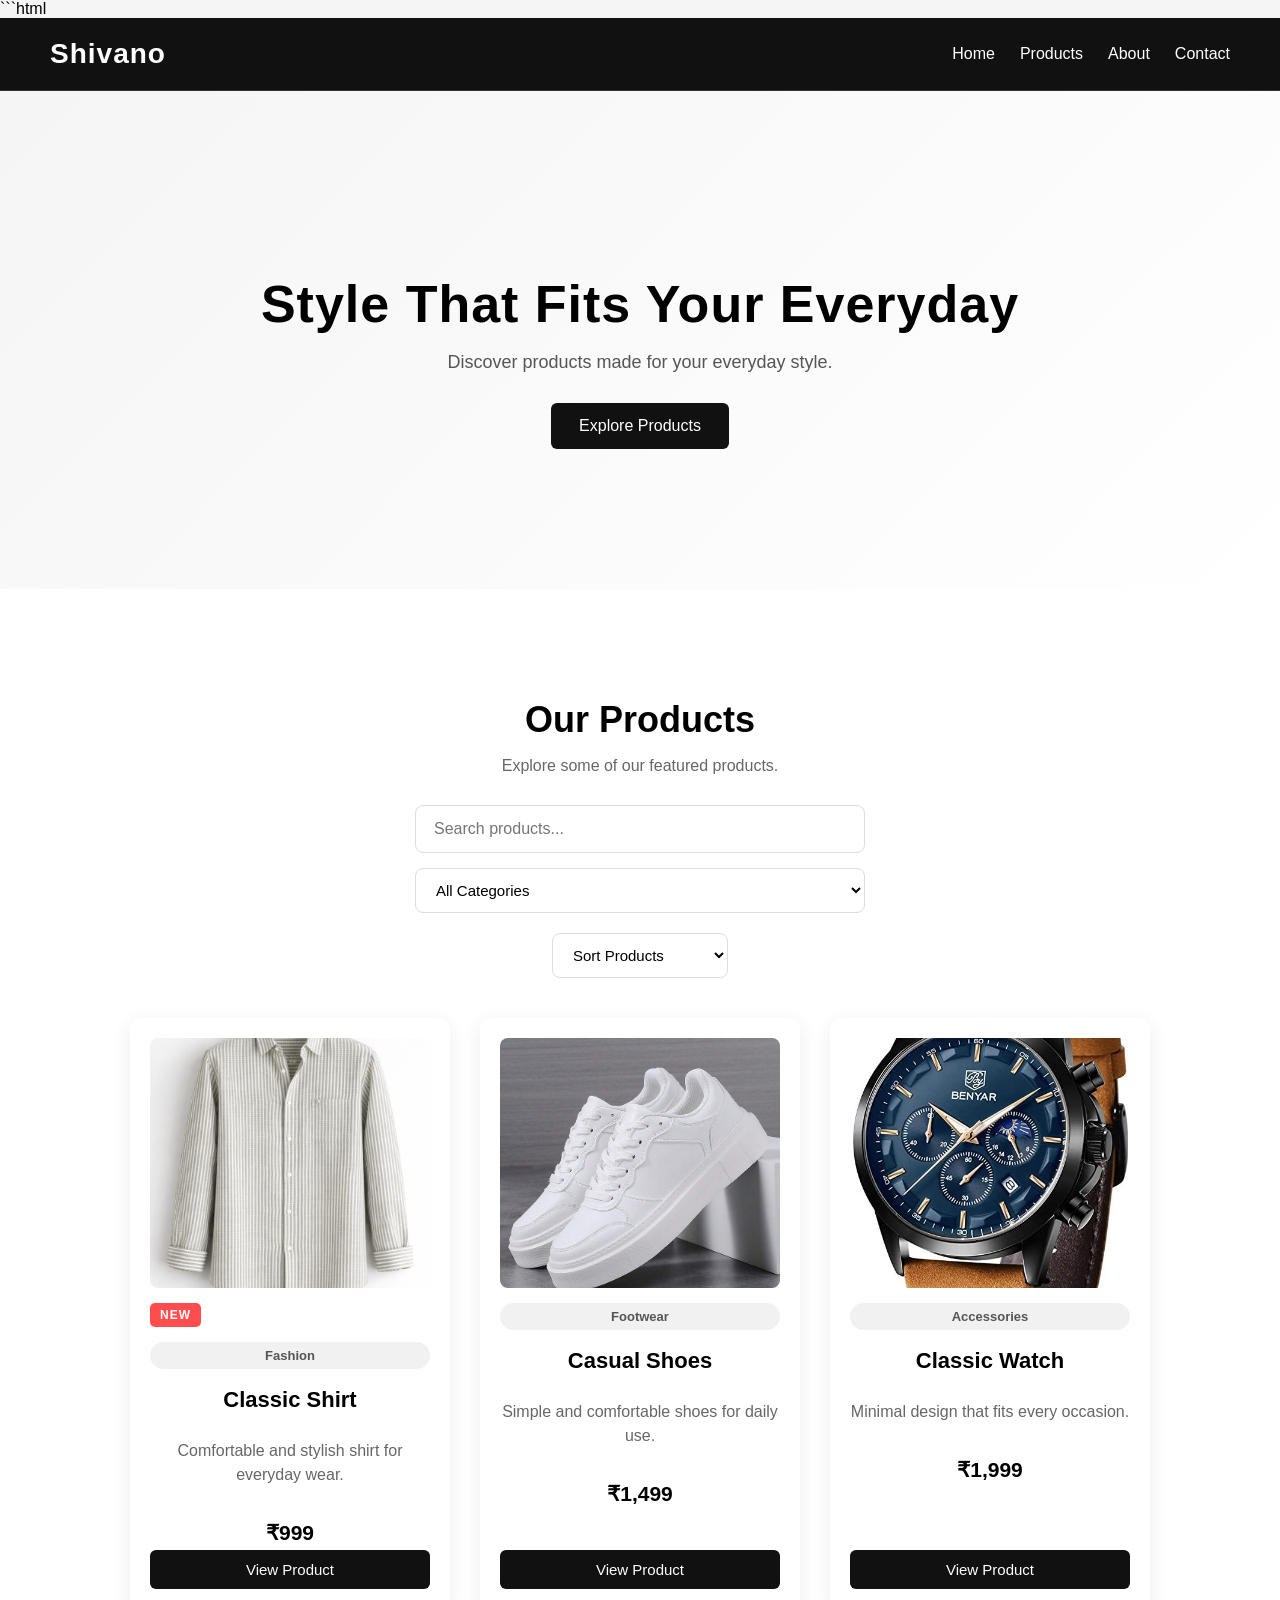
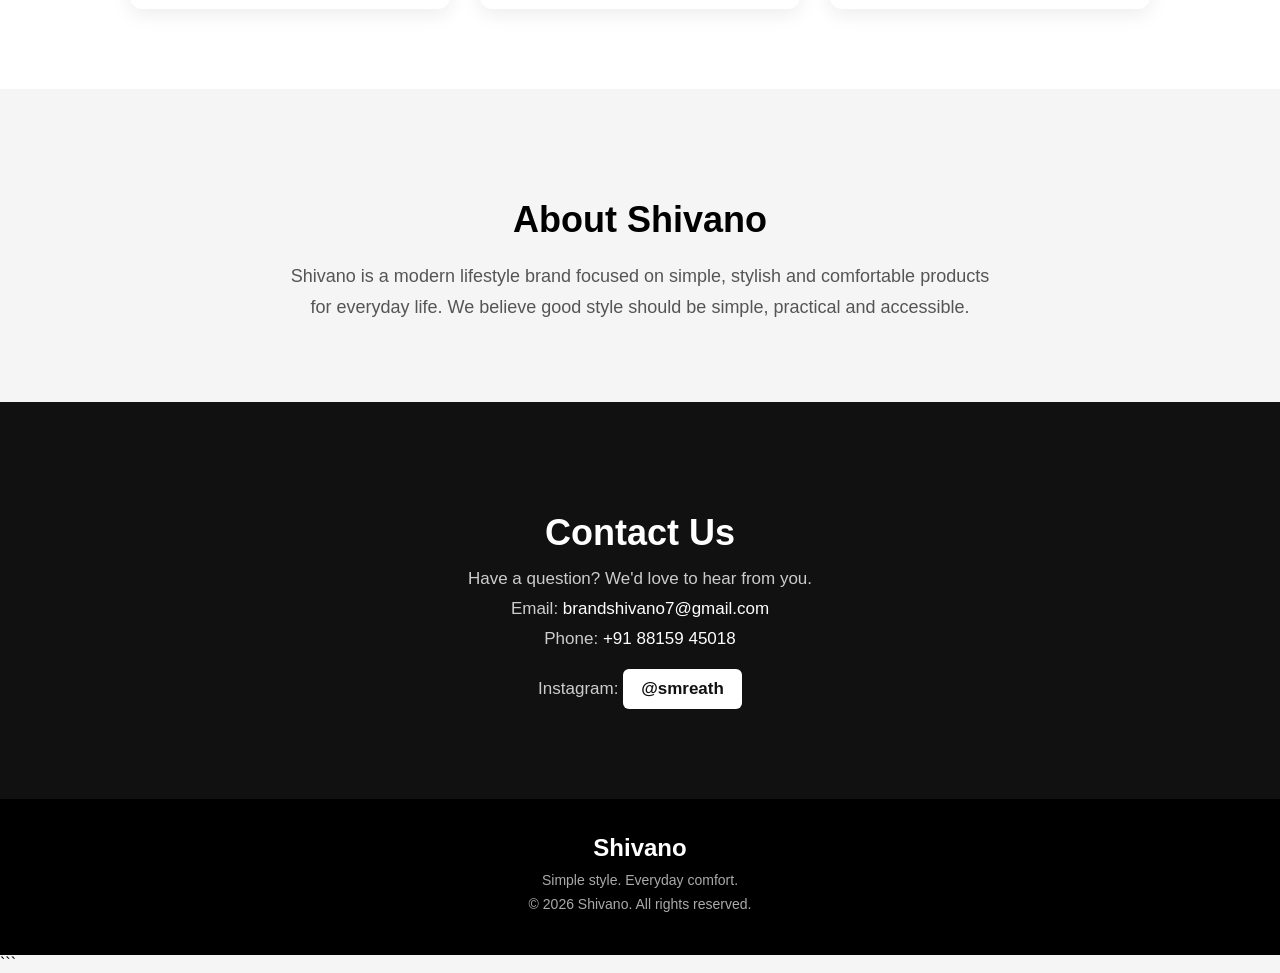
==== index.html @ 1bf9cc87 "Added Shivano website" ====
```html
<!DOCTYPE html>
<html lang="en">

<head>
    <meta charset="UTF-8">
    <meta name="viewport" content="width=device-width, initial-scale=1.0">

    <title>Shivano royale</title>

    <link rel="stylesheet" href="style.css">
</head>

<body>

    <!-- Navbar -->
    <nav>

        <a href="#" class="logo">
            Shivano
        </a>

        <button class="menu-btn" id="menuBtn">
            ☰
        </button>

        <div class="nav-links" id="navLinks">

            <a href="#">
                Home
            </a>

            <a href="#products">
                Products
            </a>

            <a href="#about">
                About
            </a>

            <a href="#contact">
                Contact
            </a>

        </div>

    </nav>


    <!-- Hero Section -->
    <section class="hero">

        <h1>
            Style That Fits Your Everyday
        </h1>

        <p>
            Discover products made for your everyday style.
        </p>

        <a href="#products" class="hero-btn">
            Explore Products
        </a>

    </section>
    <!-- Products Section -->
    <section class="products" id="products">

        <h2>
            Our Products
        </h2>

        <p class="products-intro">
            Explore some of our featured products.
        </p>


        <!-- Search -->
        <input
            type="text"
            id="productSearch"
            placeholder="Search products..."
        >


        <!-- Category Filter -->
        <select id="categoryFilter">

            <option value="all">
                All Categories
            </option>

            <option value="Fashion">
                Fashion
            </option>

            <option value="Footwear">
                Footwear
            </option>

            <option value="Accessories">
                Accessories
            </option>

            <option value="Bottoms">
                Bottoms
        </select>


        <!-- Sort -->
        <select id="sortProducts">

            <option value="default">
                Sort Products
            </option>

            <option value="low">
                Price: Low to High
            </option>

            <option value="high">
                Price: High to Low
            </option>

        </select>


        <!-- No Results Message -->
        <p id="noResults">
            No products found.
        </p>


        <!-- Product Cards -->
        <div class="product-container">


            <!-- Shirt -->
            <div class="product-card">

                <img
                    src="./images/shirt.jpg"
                    alt="Classic Shirt"
                >

                <span class="new-badge">
                    NEW
                </span>

                <span class="product-category">
                    Fashion
                </span>

                <h3>
                    Classic Shirt
                </h3>

                <p>
                    Comfortable and stylish shirt for everyday wear.
                </p>

                <h4>
                    ₹999
                </h4>

                <a
                    href="shirt.html"
                    class="product-btn"
                >
                    View Product
                </a>

            </div>


            <!-- Shoes -->
            <div class="product-card">

                <img
                    src="./images/shoe.jpg"
                    alt="Casual Shoes"
                >

                <span class="product-category">
                    Footwear
                </span>

                <h3>
                    Casual Shoes
                </h3>

                <p>
                    Simple and comfortable shoes for daily use.
                </p>

                <h4>
                    ₹1,499
                </h4>

                <a
                    href="shoes.html"
                    class="product-btn"
                >
                    View Product
                </a>

            </div>


            <!-- Watch -->
            <div class="product-card">

                <img
                    src="./images/watch.jpg"
                    alt="Classic Watch"
                >

                <span class="product-category">
                    Accessories
                </span>

                <h3>
                    Classic Watch
                </h3>

                <p>
                    Minimal design that fits every occasion.
                </p>

                <h4>
                    ₹1,999
                </h4>

                <a
                    href="watch.html"
                    class="product-btn"
                >
                    View Product
                </a>

            </div>

    </section>

    <!-- About Section -->
    <section class="about" id="about">

        <h2>
            About Shivano
        </h2>

        <p>
            Shivano is a modern lifestyle brand focused on simple,
            stylish and comfortable products for everyday life.
            We believe good style should be simple, practical and accessible.
        </p>
       

    </section>


    <!-- Contact Section -->
    <section class="contact" id="contact">

        <h2>
            Contact Us
        </h2>

        <p>
            Have a question? We'd love to hear from you.
        </p>

        <p>
            Email:
            <a href="mailto:brandshivano7@gmail.com">
                brandshivano7@gmail.com
            </a>
        </p>

        <p>
            Phone:
            <a href="tel:+918815945018">
                +91 88159 45018
            </a>
        </p>

        <p>
            Instagram:
            <a
                href="https://instagram.com/smreath"
                target="_blank"
                class="social-link"
            >
                @smreath
            </a>
        </p>

    </section>


    <!-- Footer -->
    <footer>

        <h3>
            Shivano
        </h3>

        <p>
            Simple style. Everyday comfort.
        </p>

        <p>
            © 2026 Shivano. All rights reserved.
        </p>

    </footer>


    <!-- Scroll To Top Button -->
    <button
        id="topButton"
        title="Go to top"
    >
        ↑
    </button>


    <!-- JavaScript -->
    <script src="script.js"></script>

</body>

</html>
```
---- style.css ----
/* =========================
   BASIC
========================= */

html {
    scroll-behavior: smooth;
}

body {
    margin: 0;
    font-family: Arial, sans-serif;
    background-color: #f5f5f5;
}


/* =========================
   NAVBAR
========================= */

nav {
    display: flex;
    justify-content: space-between;
    align-items: center;
    padding: 20px 50px;
    background-color: #111;
    color: white;
    border-bottom: 1px solid #333;
    position: sticky;
    top: 0;
    z-index: 1000;
}

.logo {
    text-decoration: none;
    color: white;
    font-size: 28px;
    font-weight: bold;
    letter-spacing: 1px;
}

.logo:hover {
    color: #ff4d4d;
}

nav div {
    display: flex;
    align-items: center;
    gap: 25px;
}

nav a {
    text-decoration: none;
    color: white;
    font-size: 16px;
    transition: 0.3s ease;
}

nav a:hover {
    color: #ff4d4d;
}


/* =========================
   HERO
========================= */

.hero {
    text-align: center;
    padding: 140px 20px;
    background: linear-gradient(135deg, #f5f5f5, #ffffff);
}

.hero h1 {
    font-size: 52px;
    margin-bottom: 15px;
    letter-spacing: 1px;
}

.hero p {
    font-size: 18px;
    color: #555;
    margin-bottom: 30px;
}

.hero-btn {
    display: inline-block;
    text-decoration: none;
    background-color: #111;
    color: white;
    padding: 14px 28px;
    border-radius: 6px;
    transition: 0.3s ease;
}

.hero-btn:hover {
    background-color: #ff4d4d;
    transform: translateY(-2px);
}


/* =========================
   PRODUCTS SECTION
========================= */

.products {
    padding: 80px 50px;
    text-align: center;
    background-color: white;
}

.products h2 {
    font-size: 36px;
    margin-bottom: 10px;
}

.products-intro {
    color: #666;
    margin-bottom: 30px;
}


/* =========================
   SEARCH
========================= */

#productSearch {
    width: 100%;
    max-width: 450px;
    padding: 14px 18px;
    margin-bottom: 15px;
    border: 1px solid #ddd;
    border-radius: 8px;
    font-size: 16px;
    outline: none;
    box-sizing: border-box;
    transition: 0.3s ease;
}

#productSearch:focus {
    border-color: #111;
    box-shadow: 0 0 0 3px rgba(0, 0, 0, 0.08);
}


/* =========================
   CATEGORY FILTER
========================= */

#categoryFilter {
    display: block;
    width: 100%;
    max-width: 450px;
    margin: 0 auto 20px;
    padding: 12px 16px;
    border: 1px solid #ddd;
    border-radius: 8px;
    background-color: white;
    font-size: 15px;
    cursor: pointer;
    box-sizing: border-box;
}


/* =========================
   SORT
========================= */

#sortProducts {
    display: block;
    margin: 0 auto 40px;
    padding: 12px 16px;
    border: 1px solid #ddd;
    border-radius: 8px;
    background-color: white;
    font-size: 15px;
    cursor: pointer;
}


/* =========================
   NO RESULTS
========================= */

#noResults {
    display: none;
    color: #666;
    font-size: 17px;
    margin-bottom: 30px;
}


/* =========================
   PRODUCT CONTAINER
========================= */

.product-container {
    display: flex;
    justify-content: center;
    gap: 30px;
    flex-wrap: wrap;
}


/* =========================
   PRODUCT CARD
========================= */

.product-card {
    width: 280px;
    background-color: #fff;
    padding: 20px;
    border-radius: 12px;
    box-shadow: 0 5px 20px rgba(0, 0, 0, 0.08);
    transition: transform 0.3s ease, box-shadow 0.3s ease;
    animation: cardAppear 0.7s ease forwards;

    display: flex;
    flex-direction: column;
}

.product-card:hover {
    transform: translateY(-10px);
    box-shadow: 0 15px 35px rgba(0, 0, 0, 0.15);
}

.product-card img {
    width: 100%;
    height: 250px;
    object-fit: cover;
    border-radius: 8px;
    transition: transform 0.4s ease;
}

.product-card:hover img {
    transform: scale(1.05);
}

.product-card h3 {
    font-size: 22px;
    margin: 18px 0 10px;
}

.product-card p {
    color: #666;
    line-height: 1.5;
}

.product-card h4 {
    font-size: 21px;
    margin-top: 18px;
    margin-bottom: 5px;
}


/* =========================
   PRODUCT CATEGORY BADGE
========================= */

.product-category {
    display: inline-block;
    margin-top: 15px;
    padding: 6px 12px;
    background-color: #f1f1f1;
    color: #555;
    border-radius: 20px;
    font-size: 13px;
    font-weight: bold;
}


/* =========================
   PRODUCT CARD ANIMATION
========================= */

@keyframes cardAppear {

    from {
        opacity: 0;
        transform: translateY(20px);
    }

    to {
        opacity: 1;
        transform: translateY(0);
    }

}

.product-card:nth-child(1) {
    animation-delay: 0.1s;
}

.product-card:nth-child(2) {
    animation-delay: 0.2s;
}

.product-card:nth-child(3) {
    animation-delay: 0.3s;
}


/* =========================
   PRODUCT BUTTON
========================= */

.product-btn {
    display: inline-block;
    margin-top: auto;
    padding: 11px 22px;
    background-color: #111;
    color: white;
    text-decoration: none;
    border-radius: 6px;
    font-size: 15px;
    transition: 0.3s ease;
    text-align: center;
}

.product-btn:hover {
    background-color: #ff4d4d;
    transform: translateY(-2px);
}


/* =========================
   PRODUCT DETAILS PAGE
========================= */

.product-details {
    max-width: 1000px;
    margin: 80px auto;
    padding: 40px;
    display: flex;
    align-items: center;
    gap: 60px;
    background-color: white;
    border-radius: 15px;
    box-shadow: 0 10px 30px rgba(0, 0, 0, 0.08);
}

.product-details img {
    width: 450px;
    height: 500px;
    object-fit: cover;
    border-radius: 12px;
}

.product-details h1 {
    font-size: 40px;
    margin-bottom: 15px;
}

.product-details h2 {
    font-size: 28px;
    margin-bottom: 20px;
}

.product-details p {
    color: #666;
    line-height: 1.7;
    font-size: 17px;
    margin-bottom: 30px;
}


/* =========================
   BUY BUTTON
========================= */

.buy-btn {
    display: inline-block;
    margin-top: 10px;
    margin-right: 10px;
    padding: 12px 28px;
    background-color: #111;
    color: white;
    text-decoration: none;
    border-radius: 6px;
    font-size: 15px;
    transition: 0.3s ease;
}

.buy-btn:hover {
    background-color: #ff4d4d;
    transform: translateY(-2px);
}


/* =========================
   BACK BUTTON
========================= */

.back-btn {
    display: inline-block;
    margin-top: 10px;
    padding: 12px 24px;
    background-color: #111;
    color: white;
    text-decoration: none;
    border-radius: 6px;
    font-size: 15px;
    transition: 0.3s ease;
}

.back-btn:hover {
    background-color: #ff4d4d;
    transform: translateY(-2px);
}


/* =========================
   ABOUT
========================= */

.about {
    padding: 80px 50px;
    text-align: center;
    background-color: #f5f5f5;
}

.about h2 {
    font-size: 36px;
    margin-bottom: 20px;
}

.about p {
    max-width: 700px;
    margin: auto;
    color: #555;
    line-height: 1.7;
    font-size: 18px;
}


/* =========================
   CONTACT
========================= */

.contact {
    padding: 80px 50px;
    text-align: center;
    background-color: #111;
    color: white;
}

.contact h2 {
    font-size: 36px;
    margin-bottom: 15px;
}

.contact p {
    color: #ccc;
    font-size: 17px;
    margin: 10px 0;
}

.contact a {
    display: inline-block;
    color: white;
    text-decoration: none;
    transition: 0.3s ease;
}

.contact a:hover {
    color: #ff4d4d;
    transform: translateY(-2px);
}


/* =========================
   SOCIAL LINK
========================= */

.contact .social-link {
    display: inline-block;
    margin-top: 10px;
    padding: 10px 18px;
    background-color: white;
    color: #111;
    border-radius: 6px;
    font-weight: bold;
    transition: 0.3s ease;
}

.contact .social-link:hover {
    background-color: #ff4d4d;
    color: white;
    transform: translateY(-2px);
}


/* =========================
   FOOTER
========================= */

footer {
    padding: 35px 20px;
    text-align: center;
    background-color: #000;
    color: white;
}

footer h3 {
    font-size: 24px;
    margin: 0 0 10px;
}

footer p {
    color: #aaa;
    margin: 8px 0;
    font-size: 14px;
}


/* =========================
   SCROLL TO TOP
========================= */

#topButton {
    position: fixed;
    bottom: 25px;
    right: 25px;
    width: 45px;
    height: 45px;
    border: none;
    border-radius: 50%;
    background-color: #111;
    color: white;
    font-size: 22px;
    cursor: pointer;
    display: none;
    z-index: 999;
    transition: 0.3s ease;
}

#topButton:hover {
    background-color: #ff4d4d;
    transform: translateY(-3px);
}


/* =========================
   MOBILE
========================= */

@media (max-width: 768px) {

    nav {
        flex-direction: column;
        padding: 20px;
        gap: 15px;
    }

    nav div {
        gap: 15px;
        flex-wrap: wrap;
        justify-content: center;
    }

    nav .logo {
        font-size: 24px;
    }

    nav div a {
        font-size: 14px;
    }

    .hero {
        padding: 80px 20px;
    }

    .hero h1 {
        font-size: 38px;
    }

    .hero p {
        font-size: 16px;
    }

    .products {
        padding: 60px 20px;
    }

    .products h2,
    .about h2,
    .contact h2 {
        font-size: 30px;
    }

    #productSearch {
        max-width: 100%;
    }

    #categoryFilter,
    #sortProducts {
        width: 100%;
        max-width: 450px;
    }

    .product-card {
        width: 100%;
        max-width: 320px;
        box-sizing: border-box;
    }

    .product-card img {
        height: 230px;
    }

    .about,
    .contact {
        padding: 60px 20px;
    }

    .product-details {
        margin: 30px 15px;
        padding: 20px;
        flex-direction: column;
        gap: 30px;
    }

    .product-details img {
        width: 100%;
        height: auto;
        max-height: 400px;
    }

    .product-details h1 {
        font-size: 28px;
    }

    .product-details h2 {
        font-size: 24px;
    }

    .product-details p {
        font-size: 16px;
    }

    .buy-btn,
    .back-btn {
        width: 100%;
        box-sizing: border-box;
        text-align: center;
        margin-right: 0;
    }

    .contact .social-link {
        margin-top: 5px;
    }

}
/* =========================
   NEW BADGE
========================= */

.new-badge {
    display: inline-block;
    align-self: flex-start;
    margin-top: 15px;
    padding: 5px 10px;
    background-color: #ff4d4d;
    color: white;
    border-radius: 5px;
    font-size: 12px;
    font-weight: bold;
    letter-spacing: 1px;
}
/* =========================
   MOBILE MENU BUTTON
========================= */

.menu-btn {
    display: none;
    background: none;
    border: none;
    color: white;
    font-size: 28px;
    cursor: pointer;
}


/* =========================
   MOBILE NAVBAR
========================= */

@media (max-width: 768px) {

    nav {
        position: sticky;
    }

    .menu-btn {
        display: block;
    }

    .nav-links {
        display: none;
        width: 100%;
        flex-direction: column;
        gap: 15px;
        text-align: center;
    }

    .nav-links.active {
        display: flex;
    }

}
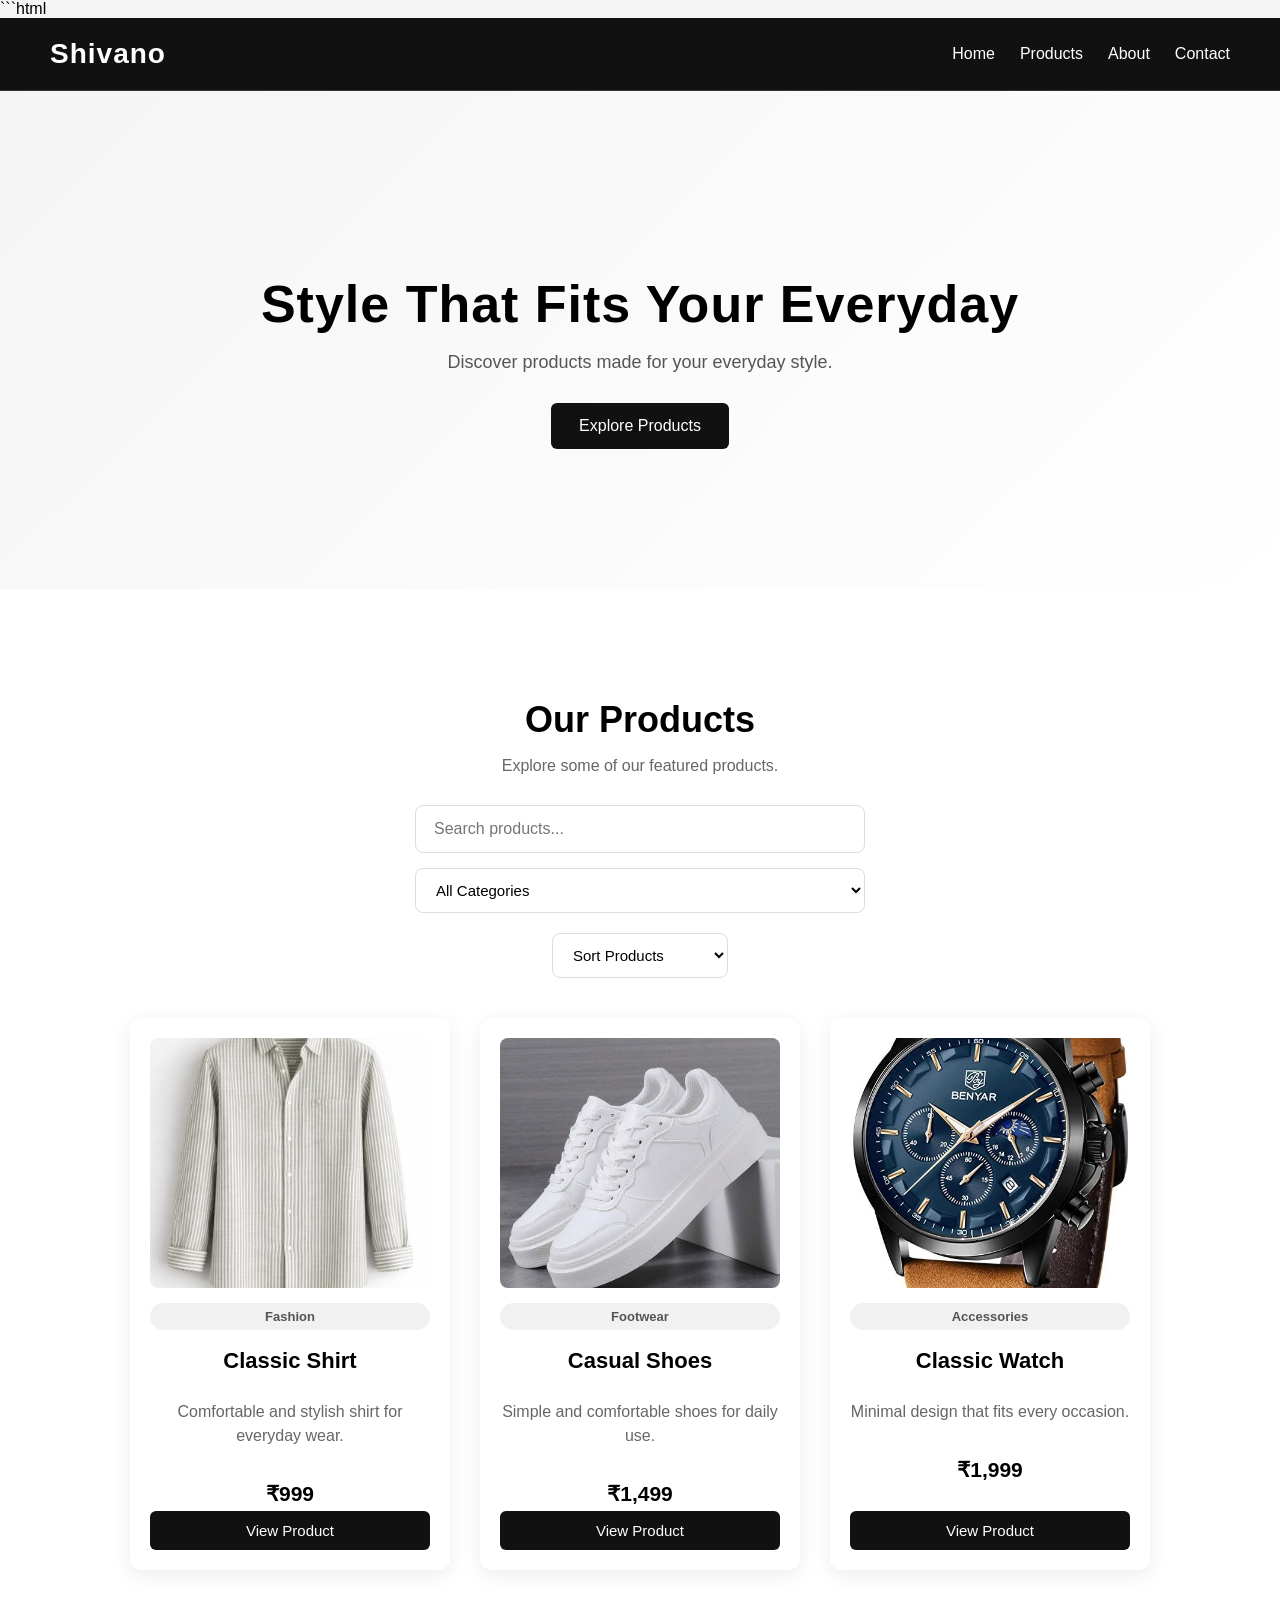
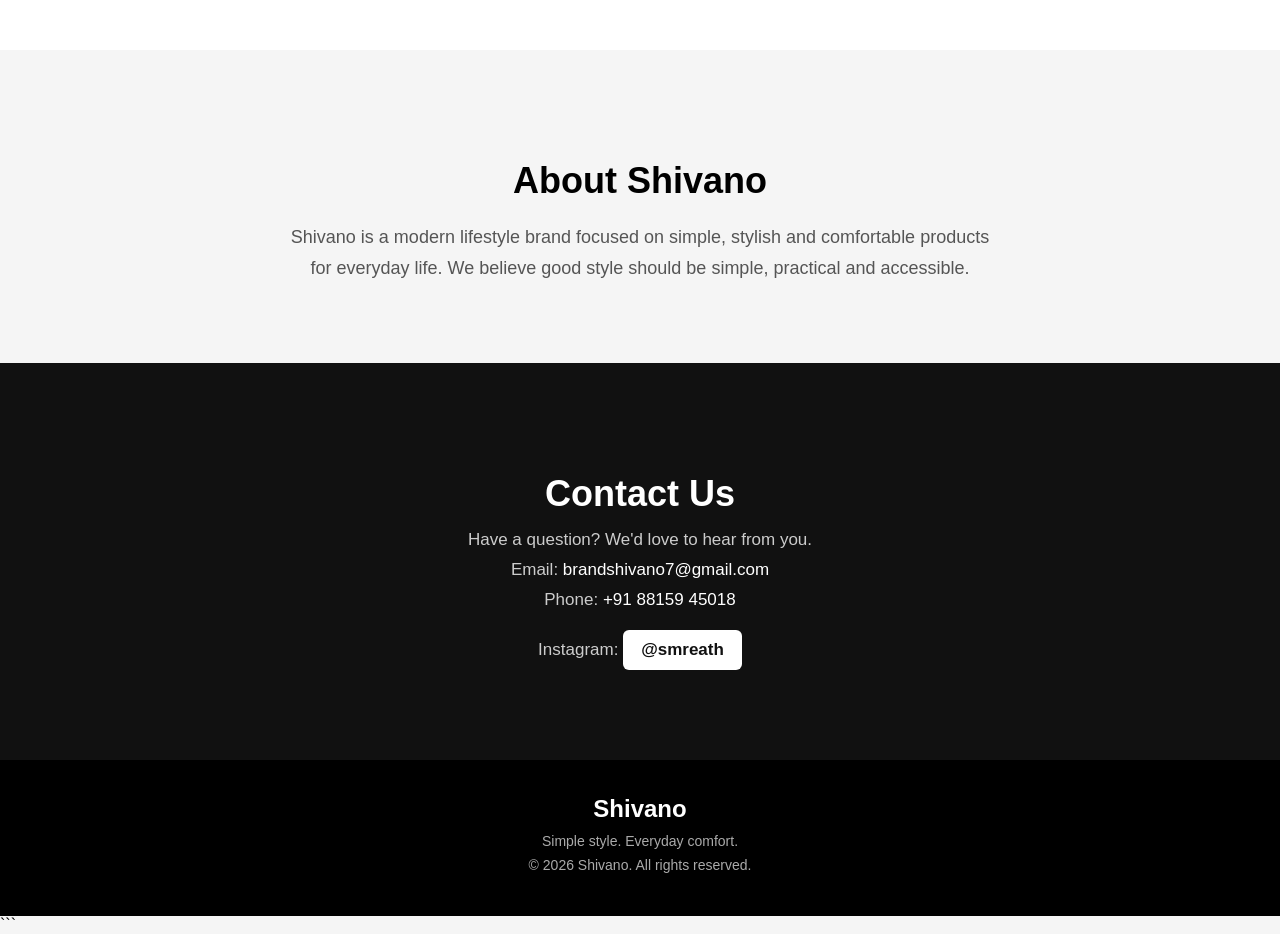
==== commit b5a9411c: "updated shivano website" ====
--- a/index.html
+++ b/index.html
@@ -63,6 +63,8 @@
         </a>
 
     </section>
+
+
     <!-- Products Section -->
     <section class="products" id="products">
 
@@ -104,6 +106,8 @@
 
             <option value="Bottoms">
                 Bottoms
+            </option>
+
         </select>
 
 
@@ -143,10 +147,6 @@
                     alt="Classic Shirt"
                 >
 
-                <span class="new-badge">
-                    NEW
-                </span>
-
                 <span class="product-category">
                     Fashion
                 </span>
@@ -240,7 +240,11 @@
 
             </div>
 
+
+        </div>
+
     </section>
+
 
     <!-- About Section -->
     <section class="about" id="about">
@@ -254,7 +258,6 @@
             stylish and comfortable products for everyday life.
             We believe good style should be simple, practical and accessible.
         </p>
-       
 
     </section>
 
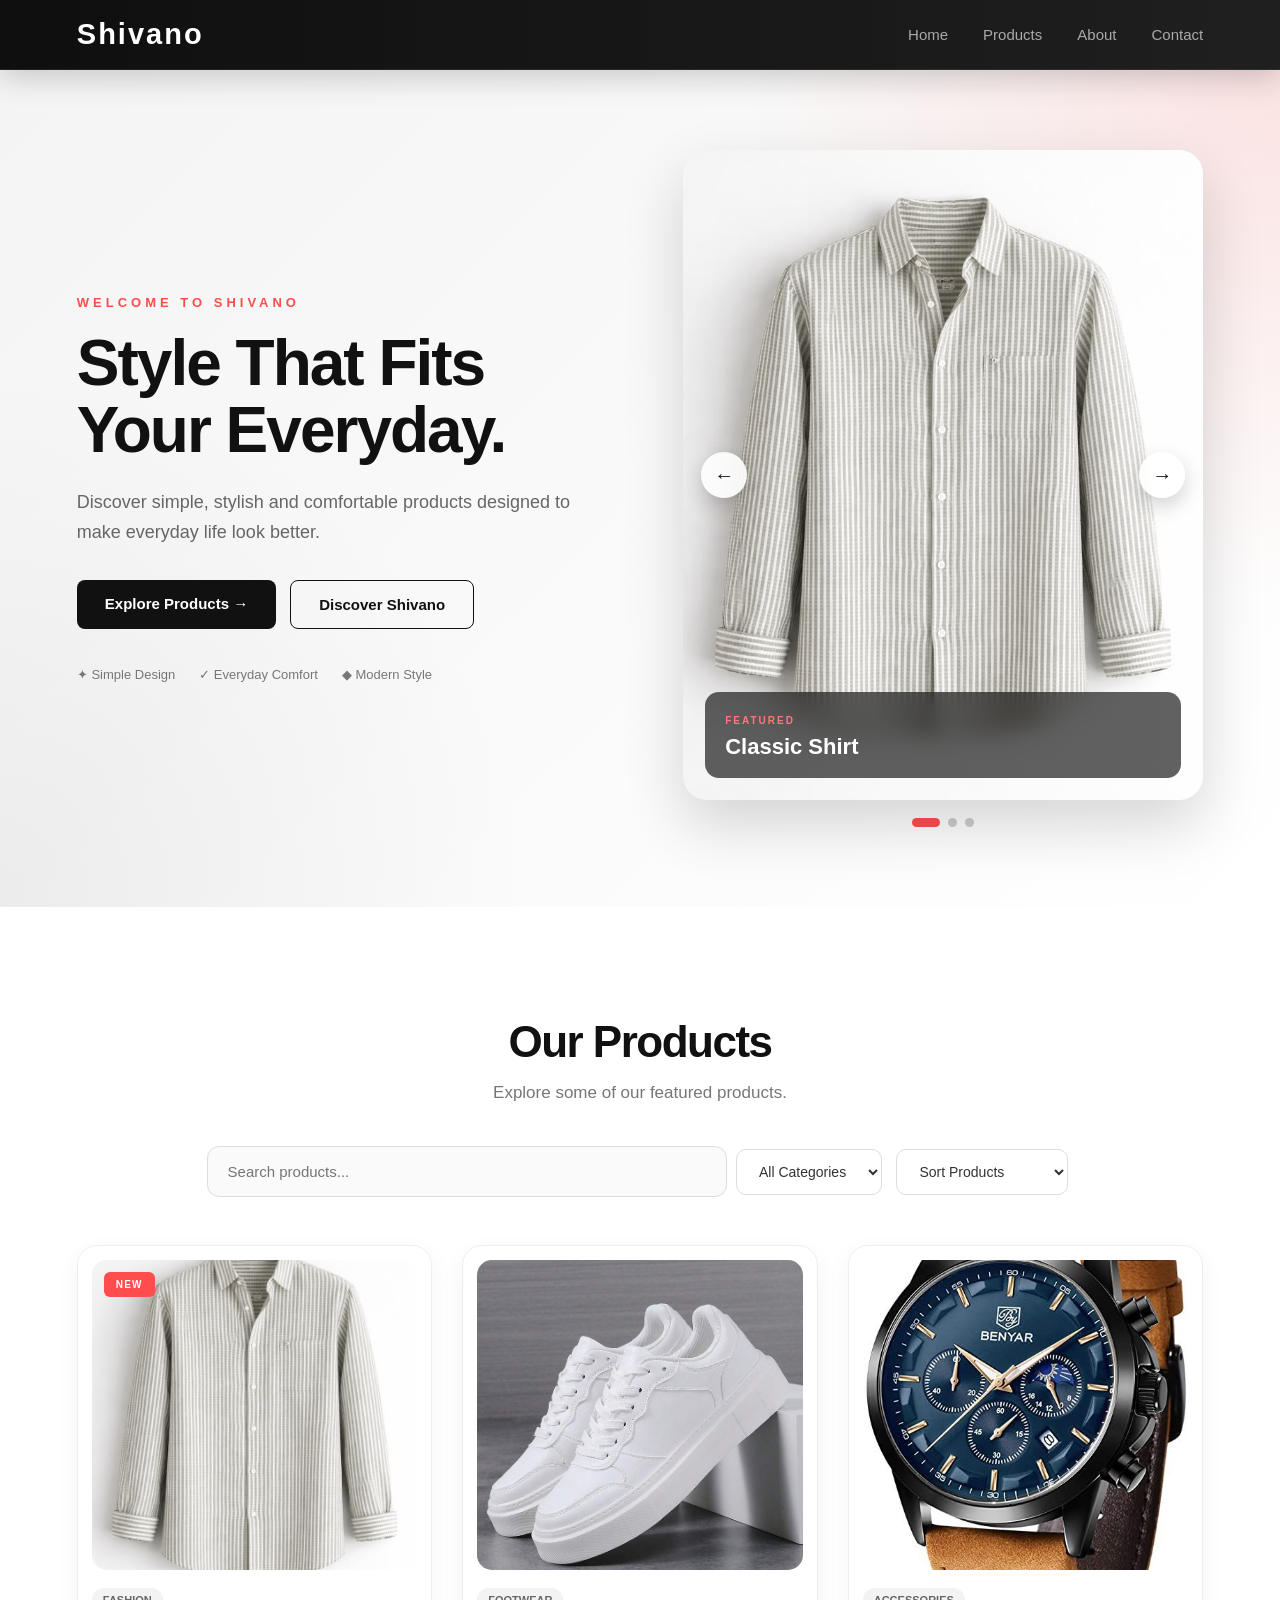
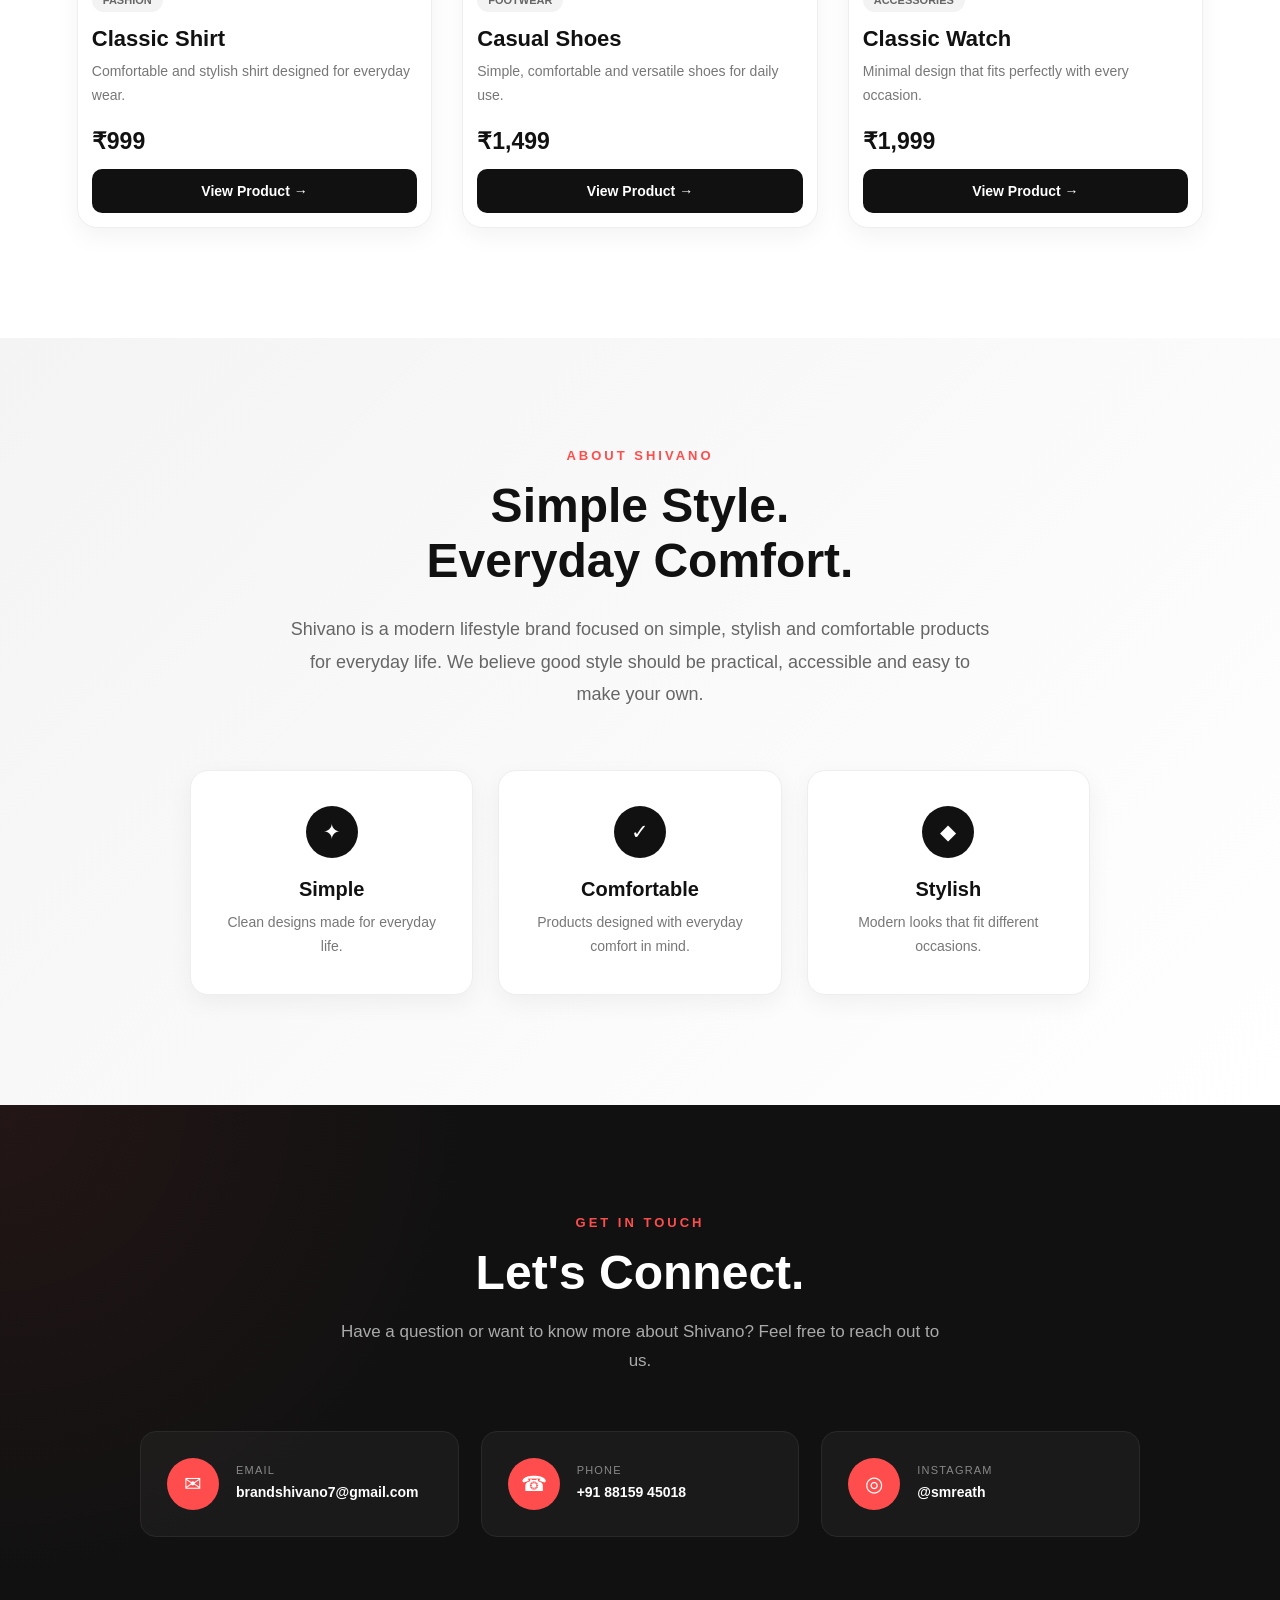
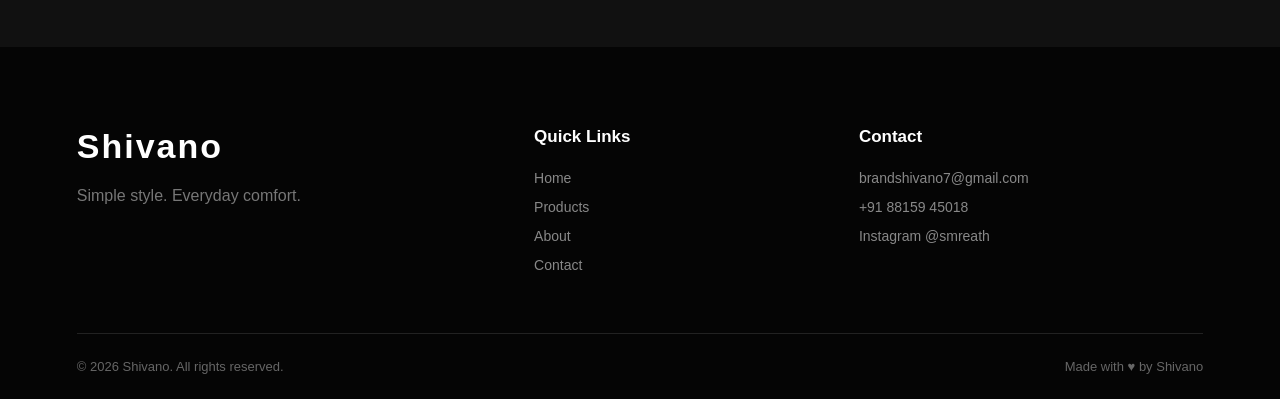
==== commit a9306b3b: "update website" ====
--- a/index.html
+++ b/index.html
@@ -1,30 +1,54 @@
-```html
 <!DOCTYPE html>
 <html lang="en">
 
 <head>
+
     <meta charset="UTF-8">
-    <meta name="viewport" content="width=device-width, initial-scale=1.0">
-
-    <title>Shivano royale</title>
-
-    <link rel="stylesheet" href="style.css">
+
+    <meta
+        name="viewport"
+        content="width=device-width, initial-scale=1.0"
+    >
+
+    <title>Shivano Royale</title>
+
+    <link
+        rel="stylesheet"
+        href="style.css"
+    >
+
 </head>
 
+
 <body>
 
-    <!-- Navbar -->
+
+    <!-- =========================
+         NAVBAR
+    ========================= -->
+
     <nav>
 
-        <a href="#" class="logo">
+        <a
+            href="#"
+            class="logo"
+        >
             Shivano
         </a>
 
-        <button class="menu-btn" id="menuBtn">
+
+        <button
+            class="menu-btn"
+            id="menuBtn"
+        >
             ☰
         </button>
 
-        <div class="nav-links" id="navLinks">
+
+        <div
+            class="nav-links"
+            id="navLinks"
+        >
 
             <a href="#">
                 Home
@@ -47,37 +71,245 @@
     </nav>
 
 
-    <!-- Hero Section -->
+
+    <!-- =========================
+         HERO / INTRO
+    ========================= -->
+
     <section class="hero">
 
-        <h1>
-            Style That Fits Your Everyday
-        </h1>
-
-        <p>
-            Discover products made for your everyday style.
-        </p>
-
-        <a href="#products" class="hero-btn">
-            Explore Products
-        </a>
+
+        <!-- HERO TEXT -->
+
+        <div class="hero-content">
+
+            <p class="hero-label">
+                WELCOME TO SHIVANO
+            </p>
+
+
+            <h1>
+
+                Style That Fits
+                <br>
+
+                Your Everyday.
+
+            </h1>
+
+
+            <p class="hero-description">
+
+                Discover simple, stylish and comfortable
+                products designed to make everyday life
+                look better.
+
+            </p>
+
+
+            <div class="hero-buttons">
+
+                <a
+                    href="#products"
+                    class="hero-btn"
+                >
+                    Explore Products →
+                </a>
+
+
+                <a
+                    href="#about"
+                    class="hero-btn hero-btn-outline"
+                >
+                    Discover Shivano
+                </a>
+
+            </div>
+
+
+            <div class="hero-features">
+
+                <span>
+                    ✦ Simple Design
+                </span>
+
+                <span>
+                    ✓ Everyday Comfort
+                </span>
+
+                <span>
+                    ◆ Modern Style
+                </span>
+
+            </div>
+
+        </div>
+
+
+
+        <!-- =========================
+             PRODUCT SLIDER
+        ========================= -->
+
+        <div class="hero-slider">
+
+
+            <div class="slider-window">
+
+
+                <!-- SLIDE 1 -->
+
+                <div class="hero-slide active">
+
+                    <img
+                        src="./images/shirt.jpg"
+                        alt="Shivano Classic Shirt"
+                    >
+
+                    <div class="slide-info">
+
+                        <span>
+                            FEATURED
+                        </span>
+
+                        <h3>
+                            Classic Shirt
+                        </h3>
+
+                    </div>
+
+                </div>
+
+
+
+                <!-- SLIDE 2 -->
+
+                <div class="hero-slide">
+
+                    <img
+                        src="./images/shoe.jpg"
+                        alt="Shivano Casual Shoes"
+                    >
+
+                    <div class="slide-info">
+
+                        <span>
+                            EVERYDAY STYLE
+                        </span>
+
+                        <h3>
+                            Casual Shoes
+                        </h3>
+
+                    </div>
+
+                </div>
+
+
+
+                <!-- SLIDE 3 -->
+
+                <div class="hero-slide">
+
+                    <img
+                        src="./images/watch.jpg"
+                        alt="Shivano Classic Watch"
+                    >
+
+                    <div class="slide-info">
+
+                        <span>
+                            NEW LOOK
+                        </span>
+
+                        <h3>
+                            Classic Watch
+                        </h3>
+
+                    </div>
+
+                </div>
+
+
+                <!-- PREVIOUS BUTTON -->
+
+                <button
+                    class="slider-btn slider-prev"
+                    id="sliderPrev"
+                    aria-label="Previous product"
+                >
+                    ←
+                </button>
+
+
+                <!-- NEXT BUTTON -->
+
+                <button
+                    class="slider-btn slider-next"
+                    id="sliderNext"
+                    aria-label="Next product"
+                >
+                    →
+                </button>
+
+
+            </div>
+
+
+
+            <!-- SLIDER DOTS -->
+
+            <div class="slider-dots">
+
+                <button
+                    class="slider-dot active"
+                    data-slide="0"
+                    aria-label="Show shirt"
+                ></button>
+
+
+                <button
+                    class="slider-dot"
+                    data-slide="1"
+                    aria-label="Show shoes"
+                ></button>
+
+
+                <button
+                    class="slider-dot"
+                    data-slide="2"
+                    aria-label="Show watch"
+                ></button>
+
+            </div>
+
+
+        </div>
+
 
     </section>
 
 
-    <!-- Products Section -->
-    <section class="products" id="products">
+
+    <!-- =========================
+         PRODUCTS
+    ========================= -->
+
+    <section
+        class="products"
+        id="products"
+    >
 
         <h2>
             Our Products
         </h2>
 
+
         <p class="products-intro">
             Explore some of our featured products.
         </p>
 
 
-        <!-- Search -->
         <input
             type="text"
             id="productSearch"
@@ -85,7 +317,6 @@
         >
 
 
-        <!-- Category Filter -->
         <select id="categoryFilter">
 
             <option value="all">
@@ -111,7 +342,6 @@
         </select>
 
 
-        <!-- Sort -->
         <select id="sortProducts">
 
             <option value="default">
@@ -129,113 +359,151 @@
         </select>
 
 
-        <!-- No Results Message -->
         <p id="noResults">
             No products found.
         </p>
 
 
-        <!-- Product Cards -->
+
         <div class="product-container">
 
 
-            <!-- Shirt -->
+            <!-- SHIRT -->
+
             <div class="product-card">
 
-                <img
-                    src="./images/shirt.jpg"
-                    alt="Classic Shirt"
-                >
+                <div class="product-image-wrapper">
+
+                    <img
+                        src="./images/shirt.jpg"
+                        alt="Classic Shirt"
+                    >
+
+                    <span class="new-badge">
+                        NEW
+                    </span>
+
+                </div>
+
 
                 <span class="product-category">
                     Fashion
                 </span>
 
+
                 <h3>
                     Classic Shirt
                 </h3>
 
+
                 <p>
-                    Comfortable and stylish shirt for everyday wear.
+                    Comfortable and stylish shirt
+                    designed for everyday wear.
                 </p>
+
 
                 <h4>
                     ₹999
                 </h4>
 
+
                 <a
                     href="shirt.html"
                     class="product-btn"
                 >
-                    View Product
-                </a>
-
-            </div>
-
-
-            <!-- Shoes -->
+                    View Product →
+                </a>
+
+            </div>
+
+
+
+            <!-- SHOES -->
+
             <div class="product-card">
 
-                <img
-                    src="./images/shoe.jpg"
-                    alt="Casual Shoes"
-                >
+                <div class="product-image-wrapper">
+
+                    <img
+                        src="./images/shoe.jpg"
+                        alt="Casual Shoes"
+                    >
+
+                </div>
+
 
                 <span class="product-category">
                     Footwear
                 </span>
 
+
                 <h3>
                     Casual Shoes
                 </h3>
 
+
                 <p>
-                    Simple and comfortable shoes for daily use.
+                    Simple, comfortable and versatile
+                    shoes for daily use.
                 </p>
+
 
                 <h4>
                     ₹1,499
                 </h4>
 
+
                 <a
                     href="shoes.html"
                     class="product-btn"
                 >
-                    View Product
-                </a>
-
-            </div>
-
-
-            <!-- Watch -->
+                    View Product →
+                </a>
+
+            </div>
+
+
+
+            <!-- WATCH -->
+
             <div class="product-card">
 
-                <img
-                    src="./images/watch.jpg"
-                    alt="Classic Watch"
-                >
+                <div class="product-image-wrapper">
+
+                    <img
+                        src="./images/watch.jpg"
+                        alt="Classic Watch"
+                    >
+
+                </div>
+
 
                 <span class="product-category">
                     Accessories
                 </span>
 
+
                 <h3>
                     Classic Watch
                 </h3>
 
+
                 <p>
-                    Minimal design that fits every occasion.
+                    Minimal design that fits perfectly
+                    with every occasion.
                 </p>
+
 
                 <h4>
                     ₹1,999
                 </h4>
 
+
                 <a
                     href="watch.html"
                     class="product-btn"
                 >
-                    View Product
+                    View Product →
                 </a>
 
             </div>
@@ -246,80 +514,331 @@
     </section>
 
 
-    <!-- About Section -->
-    <section class="about" id="about">
-
-        <h2>
-            About Shivano
-        </h2>
-
-        <p>
-            Shivano is a modern lifestyle brand focused on simple,
-            stylish and comfortable products for everyday life.
-            We believe good style should be simple, practical and accessible.
-        </p>
+
+    <!-- =========================
+         ABOUT
+    ========================= -->
+
+    <section
+        class="about"
+        id="about"
+    >
+
+        <div class="about-content">
+
+            <p class="section-label">
+                ABOUT SHIVANO
+            </p>
+
+
+            <h2>
+                Simple Style.
+                <br>
+                Everyday Comfort.
+            </h2>
+
+
+            <p class="about-description">
+
+                Shivano is a modern lifestyle brand
+                focused on simple, stylish and
+                comfortable products for everyday life.
+                We believe good style should be practical,
+                accessible and easy to make your own.
+
+            </p>
+
+
+            <div class="about-features">
+
+
+                <div class="about-feature">
+
+                    <div class="feature-icon">
+                        ✦
+                    </div>
+
+                    <h3>
+                        Simple
+                    </h3>
+
+                    <p>
+                        Clean designs made for everyday life.
+                    </p>
+
+                </div>
+
+
+
+                <div class="about-feature">
+
+                    <div class="feature-icon">
+                        ✓
+                    </div>
+
+                    <h3>
+                        Comfortable
+                    </h3>
+
+                    <p>
+                        Products designed with everyday
+                        comfort in mind.
+                    </p>
+
+                </div>
+
+
+
+                <div class="about-feature">
+
+                    <div class="feature-icon">
+                        ◆
+                    </div>
+
+                    <h3>
+                        Stylish
+                    </h3>
+
+                    <p>
+                        Modern looks that fit different
+                        occasions.
+                    </p>
+
+                </div>
+
+
+            </div>
+
+        </div>
 
     </section>
 
 
-    <!-- Contact Section -->
-    <section class="contact" id="contact">
-
-        <h2>
-            Contact Us
-        </h2>
-
-        <p>
-            Have a question? We'd love to hear from you.
-        </p>
-
-        <p>
-            Email:
-            <a href="mailto:brandshivano7@gmail.com">
-                brandshivano7@gmail.com
-            </a>
-        </p>
-
-        <p>
-            Phone:
-            <a href="tel:+918815945018">
-                +91 88159 45018
-            </a>
-        </p>
-
-        <p>
-            Instagram:
-            <a
-                href="https://instagram.com/smreath"
-                target="_blank"
-                class="social-link"
-            >
-                @smreath
-            </a>
-        </p>
+
+    <!-- =========================
+         CONTACT
+    ========================= -->
+
+    <section
+        class="contact"
+        id="contact"
+    >
+
+        <div class="contact-content">
+
+            <p class="section-label">
+                GET IN TOUCH
+            </p>
+
+
+            <h2>
+                Let's Connect.
+            </h2>
+
+
+            <p class="contact-intro">
+
+                Have a question or want to know more
+                about Shivano? Feel free to reach out
+                to us.
+
+            </p>
+
+
+            <div class="contact-cards">
+
+
+                <a
+                    href="mailto:brandshivano7@gmail.com"
+                    class="contact-card"
+                >
+
+                    <div class="contact-icon">
+                        ✉
+                    </div>
+
+                    <div>
+
+                        <span>
+                            Email
+                        </span>
+
+                        <strong>
+                            brandshivano7@gmail.com
+                        </strong>
+
+                    </div>
+
+                </a>
+
+
+
+                <a
+                    href="tel:+918815945018"
+                    class="contact-card"
+                >
+
+                    <div class="contact-icon">
+                        ☎
+                    </div>
+
+                    <div>
+
+                        <span>
+                            Phone
+                        </span>
+
+                        <strong>
+                            +91 88159 45018
+                        </strong>
+
+                    </div>
+
+                </a>
+
+
+
+                <a
+                    href="https://instagram.com/smreath"
+                    target="_blank"
+                    class="contact-card"
+                >
+
+                    <div class="contact-icon">
+                        ◎
+                    </div>
+
+                    <div>
+
+                        <span>
+                            Instagram
+                        </span>
+
+                        <strong>
+                            @smreath
+                        </strong>
+
+                    </div>
+
+                </a>
+
+
+            </div>
+
+        </div>
 
     </section>
 
 
-    <!-- Footer -->
+
+    <!-- =========================
+         FOOTER
+    ========================= -->
+
     <footer>
 
-        <h3>
-            Shivano
-        </h3>
-
-        <p>
-            Simple style. Everyday comfort.
-        </p>
-
-        <p>
-            © 2026 Shivano. All rights reserved.
-        </p>
+        <div class="footer-content">
+
+
+            <div class="footer-brand">
+
+                <a
+                    href="#"
+                    class="footer-logo"
+                >
+                    Shivano
+                </a>
+
+
+                <p>
+                    Simple style. Everyday comfort.
+                </p>
+
+            </div>
+
+
+
+            <div class="footer-links">
+
+                <h3>
+                    Quick Links
+                </h3>
+
+
+                <a href="#">
+                    Home
+                </a>
+
+
+                <a href="#products">
+                    Products
+                </a>
+
+
+                <a href="#about">
+                    About
+                </a>
+
+
+                <a href="#contact">
+                    Contact
+                </a>
+
+            </div>
+
+
+
+            <div class="footer-contact">
+
+                <h3>
+                    Contact
+                </h3>
+
+
+                <a href="mailto:brandshivano7@gmail.com">
+                    brandshivano7@gmail.com
+                </a>
+
+
+                <a href="tel:+918815945018">
+                    +91 88159 45018
+                </a>
+
+
+                <a
+                    href="https://instagram.com/smreath"
+                    target="_blank"
+                >
+                    Instagram @smreath
+                </a>
+
+            </div>
+
+
+        </div>
+
+
+        <div class="footer-bottom">
+
+            <p>
+                © 2026 Shivano. All rights reserved.
+            </p>
+
+
+            <p>
+                Made with ♥ by Shivano
+            </p>
+
+        </div>
 
     </footer>
 
 
-    <!-- Scroll To Top Button -->
+
+    <!-- =========================
+         SCROLL TO TOP
+    ========================= -->
+
     <button
         id="topButton"
         title="Go to top"
@@ -328,10 +847,10 @@
     </button>
 
 
-    <!-- JavaScript -->
+
     <script src="script.js"></script>
 
+
 </body>
 
-</html>
-```
+</html>
--- a/style.css
+++ b/style.css
@@ -4,12 +4,17 @@
 
 html {
     scroll-behavior: smooth;
+}
+
+* {
+    box-sizing: border-box;
 }
 
 body {
     margin: 0;
     font-family: Arial, sans-serif;
-    background-color: #f5f5f5;
+    background: #f7f7f7;
+    color: #111;
 }
 
 
@@ -21,101 +26,566 @@
     display: flex;
     justify-content: space-between;
     align-items: center;
-    padding: 20px 50px;
-    background-color: #111;
-    color: white;
-    border-bottom: 1px solid #333;
+
+    padding: 18px 6%;
+
+    background:
+        linear-gradient(
+            90deg,
+            rgba(10, 10, 10, 0.98),
+            rgba(22, 22, 22, 0.96)
+        );
+
+    color: white;
+
     position: sticky;
     top: 0;
     z-index: 1000;
-}
+
+    border-bottom: 1px solid rgba(255, 255, 255, 0.08);
+
+    box-shadow:
+        0 8px 30px rgba(0, 0, 0, 0.18);
+
+    backdrop-filter: blur(14px);
+}
+
+
+/* =========================
+   LOGO
+========================= */
 
 .logo {
+    position: relative;
+
     text-decoration: none;
     color: white;
-    font-size: 28px;
+
+    font-size: 29px;
     font-weight: bold;
-    letter-spacing: 1px;
+
+    letter-spacing: 2px;
+
+    transition:
+        color 0.3s ease,
+        transform 0.3s ease,
+        text-shadow 0.3s ease;
 }
 
 .logo:hover {
     color: #ff4d4d;
-}
-
-nav div {
+
+    transform: translateY(-2px);
+
+    text-shadow:
+        0 0 18px rgba(255, 77, 77, 0.35);
+}
+
+.logo::after {
+    content: "";
+
+    position: absolute;
+
+    left: 50%;
+    bottom: -7px;
+
+    width: 0;
+    height: 2px;
+
+    background: #ff4d4d;
+
+    transform: translateX(-50%);
+
+    border-radius: 10px;
+
+    transition: width 0.35s ease;
+}
+
+.logo:hover::after {
+    width: 100%;
+}
+
+
+/* =========================
+   NAV LINKS
+========================= */
+
+.nav-links {
     display: flex;
     align-items: center;
-    gap: 25px;
-}
-
-nav a {
+
+    gap: 35px;
+}
+
+.nav-links a {
+    position: relative;
+
+    padding: 8px 0;
+
     text-decoration: none;
-    color: white;
-    font-size: 16px;
-    transition: 0.3s ease;
-}
-
-nav a:hover {
+    color: #aaa;
+
+    font-size: 15px;
+    font-weight: 500;
+
+    transition:
+        color 0.3s ease,
+        transform 0.3s ease;
+}
+
+.nav-links a:hover {
+    color: white;
+
+    transform: translateY(-2px);
+}
+
+.nav-links a::after {
+    content: "";
+
+    position: absolute;
+
+    left: 50%;
+    bottom: 0;
+
+    width: 0;
+    height: 2px;
+
+    background:
+        linear-gradient(
+            90deg,
+            #ff4d4d,
+            #ff7777
+        );
+
+    border-radius: 10px;
+
+    transform: translateX(-50%);
+
+    transition: width 0.3s ease;
+}
+
+.nav-links a:hover::after {
+    width: 100%;
+}
+
+
+/* =========================
+   MOBILE MENU
+========================= */
+
+.menu-btn {
+    display: none;
+
+    width: 42px;
+    height: 42px;
+
+    background:
+        rgba(255, 255, 255, 0.05);
+
+    border: 1px solid rgba(255, 255, 255, 0.12);
+
+    border-radius: 10px;
+
+    color: white;
+
+    font-size: 23px;
+
+    cursor: pointer;
+}
+
+
+/* =========================
+   HERO
+========================= */
+
+.hero {
+    min-height: 650px;
+
+    padding: 80px 6%;
+
+    display: grid;
+
+    grid-template-columns:
+        1fr 1fr;
+
+    align-items: center;
+
+    gap: 70px;
+
+    position: relative;
+
+    overflow: hidden;
+
+    background:
+        radial-gradient(
+            circle at top right,
+            rgba(255, 77, 77, 0.14),
+            transparent 35%
+        ),
+        radial-gradient(
+            circle at bottom left,
+            rgba(0, 0, 0, 0.05),
+            transparent 35%
+        ),
+        linear-gradient(
+            135deg,
+            #f4f4f4,
+            #ffffff
+        );
+}
+
+.hero-content {
+    max-width: 650px;
+}
+
+.hero-label {
+    margin: 0 0 20px;
+
     color: #ff4d4d;
-}
-
-
-/* =========================
-   HERO
-========================= */
-
-.hero {
-    text-align: center;
-    padding: 140px 20px;
-    background: linear-gradient(135deg, #f5f5f5, #ffffff);
+
+    font-size: 13px;
+
+    font-weight: bold;
+
+    letter-spacing: 4px;
 }
 
 .hero h1 {
-    font-size: 52px;
-    margin-bottom: 15px;
-    letter-spacing: 1px;
-}
-
-.hero p {
+    margin: 0 0 22px;
+
+    font-size: clamp(45px, 5vw, 72px);
+
+    line-height: 1.05;
+
+    letter-spacing: -2px;
+}
+
+.hero-description {
+    max-width: 580px;
+
+    margin: 0 0 32px;
+
+    color: #666;
+
     font-size: 18px;
-    color: #555;
-    margin-bottom: 30px;
+
+    line-height: 1.7;
+}
+
+
+/* =========================
+   HERO BUTTONS
+========================= */
+
+.hero-buttons {
+    display: flex;
+
+    gap: 14px;
+
+    flex-wrap: wrap;
 }
 
 .hero-btn {
     display: inline-block;
+
+    padding: 15px 28px;
+
+    background: #111;
+
+    color: white;
+
     text-decoration: none;
-    background-color: #111;
-    color: white;
-    padding: 14px 28px;
-    border-radius: 6px;
-    transition: 0.3s ease;
+
+    border-radius: 8px;
+
+    font-size: 15px;
+
+    font-weight: bold;
+
+    transition:
+        background 0.3s ease,
+        color 0.3s ease,
+        transform 0.3s ease,
+        box-shadow 0.3s ease;
 }
 
 .hero-btn:hover {
-    background-color: #ff4d4d;
-    transform: translateY(-2px);
-}
-
-
-/* =========================
-   PRODUCTS SECTION
+    background: #ff4d4d;
+
+    transform: translateY(-4px);
+
+    box-shadow:
+        0 12px 25px rgba(255, 77, 77, 0.25);
+}
+
+.hero-btn-outline {
+    background: transparent;
+
+    color: #111;
+
+    border: 1px solid #111;
+}
+
+.hero-btn-outline:hover {
+    color: white;
+
+    border-color: #ff4d4d;
+}
+
+
+/* =========================
+   HERO FEATURES
+========================= */
+
+.hero-features {
+    display: flex;
+
+    gap: 24px;
+
+    flex-wrap: wrap;
+
+    margin-top: 38px;
+
+    color: #777;
+
+    font-size: 13px;
+}
+
+
+/* =========================
+   HERO SLIDER
+========================= */
+
+.hero-slider {
+    width: 100%;
+
+    max-width: 520px;
+
+    margin-left: auto;
+}
+
+.slider-window {
+    position: relative;
+
+    width: 100%;
+
+    aspect-ratio: 4 / 5;
+
+    overflow: hidden;
+
+    border-radius: 24px;
+
+    background: #eee;
+
+    box-shadow:
+        0 25px 60px rgba(0, 0, 0, 0.16);
+}
+
+.hero-slide {
+    position: absolute;
+
+    inset: 0;
+
+    opacity: 0;
+
+    transform: scale(1.04);
+
+    transition:
+        opacity 0.7s ease,
+        transform 0.9s ease;
+
+    pointer-events: none;
+}
+
+.hero-slide.active {
+    opacity: 1;
+
+    transform: scale(1);
+
+    pointer-events: auto;
+}
+
+.hero-slide img {
+    width: 100%;
+
+    height: 100%;
+
+    display: block;
+
+    object-fit: cover;
+}
+
+
+/* =========================
+   SLIDE INFO
+========================= */
+
+.slide-info {
+    position: absolute;
+
+    left: 22px;
+    right: 22px;
+    bottom: 22px;
+
+    padding: 18px 20px;
+
+    background:
+        rgba(0, 0, 0, 0.62);
+
+    color: white;
+
+    border-radius: 14px;
+
+    backdrop-filter: blur(10px);
+}
+
+.slide-info span {
+    font-size: 10px;
+
+    font-weight: bold;
+
+    letter-spacing: 2px;
+
+    color: #ff7777;
+}
+
+.slide-info h3 {
+    margin: 6px 0 0;
+
+    font-size: 22px;
+}
+
+
+/* =========================
+   SLIDER BUTTONS
+========================= */
+
+.slider-btn {
+    position: absolute;
+
+    top: 50%;
+
+    width: 46px;
+    height: 46px;
+
+    border: none;
+
+    border-radius: 50%;
+
+    background:
+        rgba(255, 255, 255, 0.9);
+
+    color: #111;
+
+    font-size: 20px;
+
+    cursor: pointer;
+
+    display: flex;
+
+    align-items: center;
+    justify-content: center;
+
+    transform: translateY(-50%);
+
+    box-shadow:
+        0 8px 20px rgba(0, 0, 0, 0.18);
+
+    transition:
+        background 0.3s ease,
+        color 0.3s ease,
+        transform 0.3s ease;
+}
+
+.slider-btn:hover {
+    background: #ff4d4d;
+
+    color: white;
+
+    transform:
+        translateY(-50%)
+        scale(1.08);
+}
+
+.slider-prev {
+    left: 18px;
+}
+
+.slider-next {
+    right: 18px;
+}
+
+
+/* =========================
+   SLIDER DOTS
+========================= */
+
+.slider-dots {
+    display: flex;
+
+    justify-content: center;
+
+    gap: 8px;
+
+    margin-top: 18px;
+}
+
+.slider-dot {
+    width: 9px;
+    height: 9px;
+
+    padding: 0;
+
+    border: none;
+
+    border-radius: 50%;
+
+    background: #ccc;
+
+    cursor: pointer;
+
+    transition:
+        width 0.3s ease,
+        background 0.3s ease;
+}
+
+.slider-dot.active {
+    width: 28px;
+
+    border-radius: 10px;
+
+    background: #ff4d4d;
+}
+
+
+/* =========================
+   PRODUCTS
 ========================= */
 
 .products {
-    padding: 80px 50px;
+    padding: 110px 6%;
+
     text-align: center;
-    background-color: white;
+
+    background: #fff;
 }
 
 .products h2 {
-    font-size: 36px;
-    margin-bottom: 10px;
+    margin: 0 0 12px;
+
+    font-size: 44px;
+
+    letter-spacing: -1.5px;
 }
 
 .products-intro {
-    color: #666;
-    margin-bottom: 30px;
+    margin: 0 auto 40px;
+
+    color: #777;
+
+    font-size: 17px;
+
+    line-height: 1.6;
 }
 
 
@@ -125,55 +595,59 @@
 
 #productSearch {
     width: 100%;
-    max-width: 450px;
-    padding: 14px 18px;
-    margin-bottom: 15px;
+
+    max-width: 520px;
+
+    padding: 16px 20px;
+
+    margin-bottom: 18px;
+
     border: 1px solid #ddd;
-    border-radius: 8px;
-    font-size: 16px;
+
+    border-radius: 12px;
+
+    background: #fafafa;
+
+    color: #111;
+
+    font-size: 15px;
+
     outline: none;
-    box-sizing: border-box;
-    transition: 0.3s ease;
 }
 
 #productSearch:focus {
+    background: white;
+
     border-color: #111;
-    box-shadow: 0 0 0 3px rgba(0, 0, 0, 0.08);
-}
-
-
-/* =========================
-   CATEGORY FILTER
-========================= */
-
-#categoryFilter {
-    display: block;
-    width: 100%;
-    max-width: 450px;
-    margin: 0 auto 20px;
-    padding: 12px 16px;
+
+    box-shadow:
+        0 0 0 4px rgba(0, 0, 0, 0.05);
+}
+
+
+/* =========================
+   FILTERS
+========================= */
+
+#categoryFilter,
+#sortProducts {
+    padding: 13px 18px;
+
+    margin: 0 5px 50px;
+
     border: 1px solid #ddd;
-    border-radius: 8px;
-    background-color: white;
-    font-size: 15px;
+
+    border-radius: 10px;
+
+    background: white;
+
+    color: #333;
+
+    font-size: 14px;
+
     cursor: pointer;
-    box-sizing: border-box;
-}
-
-
-/* =========================
-   SORT
-========================= */
-
-#sortProducts {
-    display: block;
-    margin: 0 auto 40px;
-    padding: 12px 16px;
-    border: 1px solid #ddd;
-    border-radius: 8px;
-    background-color: white;
-    font-size: 15px;
-    cursor: pointer;
+
+    outline: none;
 }
 
 
@@ -183,9 +657,10 @@
 
 #noResults {
     display: none;
-    color: #666;
-    font-size: 17px;
-    margin-bottom: 30px;
+
+    margin: 10px 0 35px;
+
+    color: #777;
 }
 
 
@@ -194,94 +669,234 @@
 ========================= */
 
 .product-container {
+    max-width: 1200px;
+
+    margin: auto;
+
+    display: grid;
+
+    grid-template-columns:
+        repeat(3, minmax(0, 1fr));
+
+    gap: 30px;
+}
+
+
+/* =========================
+   PRODUCT CARD
+========================= */
+
+.product-card {
+    position: relative;
+
     display: flex;
-    justify-content: center;
-    gap: 30px;
-    flex-wrap: wrap;
-}
-
-
-/* =========================
-   PRODUCT CARD
-========================= */
-
-.product-card {
-    width: 280px;
-    background-color: #fff;
-    padding: 20px;
-    border-radius: 12px;
-    box-shadow: 0 5px 20px rgba(0, 0, 0, 0.08);
-    transition: transform 0.3s ease, box-shadow 0.3s ease;
-    animation: cardAppear 0.7s ease forwards;
-
-    display: flex;
+
     flex-direction: column;
+
+    overflow: hidden;
+
+    padding: 14px;
+
+    background: #fff;
+
+    border: 1px solid #eee;
+
+    border-radius: 20px;
+
+    text-align: left;
+
+    box-shadow:
+        0 8px 25px rgba(0, 0, 0, 0.05);
+
+    opacity: 0;
+
+    animation:
+        cardAppear 0.7s ease forwards;
+
+    transition:
+        transform 0.4s ease,
+        box-shadow 0.4s ease;
 }
 
 .product-card:hover {
     transform: translateY(-10px);
-    box-shadow: 0 15px 35px rgba(0, 0, 0, 0.15);
+
+    box-shadow:
+        0 25px 55px rgba(0, 0, 0, 0.14);
+}
+
+
+/* =========================
+   PRODUCT IMAGE
+========================= */
+
+.product-image-wrapper {
+    position: relative;
+
+    overflow: hidden;
+
+    border-radius: 15px;
+
+    background: #f5f5f5;
 }
 
 .product-card img {
+    display: block;
+
     width: 100%;
-    height: 250px;
+
+    height: 310px;
+
     object-fit: cover;
-    border-radius: 8px;
-    transition: transform 0.4s ease;
+
+    transition:
+        transform 0.7s ease;
 }
 
 .product-card:hover img {
-    transform: scale(1.05);
-}
-
-.product-card h3 {
-    font-size: 22px;
-    margin: 18px 0 10px;
-}
-
-.product-card p {
-    color: #666;
-    line-height: 1.5;
-}
-
-.product-card h4 {
-    font-size: 21px;
-    margin-top: 18px;
-    margin-bottom: 5px;
-}
-
-
-/* =========================
-   PRODUCT CATEGORY BADGE
+    transform: scale(1.08);
+}
+
+
+/* =========================
+   NEW BADGE
+========================= */
+
+.new-badge {
+    position: absolute;
+
+    top: 12px;
+    left: 12px;
+
+    z-index: 3;
+
+    padding: 7px 12px;
+
+    background: #ff4d4d;
+
+    color: white;
+
+    border-radius: 6px;
+
+    font-size: 10px;
+
+    font-weight: bold;
+
+    letter-spacing: 1.2px;
+}
+
+
+/* =========================
+   PRODUCT CATEGORY
 ========================= */
 
 .product-category {
     display: inline-block;
-    margin-top: 15px;
-    padding: 6px 12px;
-    background-color: #f1f1f1;
-    color: #555;
+
+    align-self: flex-start;
+
+    margin-top: 18px;
+
+    padding: 6px 11px;
+
+    background: #f3f3f3;
+
+    color: #666;
+
     border-radius: 20px;
-    font-size: 13px;
+
+    font-size: 11px;
+
     font-weight: bold;
-}
-
-
-/* =========================
-   PRODUCT CARD ANIMATION
+
+    text-transform: uppercase;
+}
+
+
+/* =========================
+   PRODUCT TEXT
+========================= */
+
+.product-card h3 {
+    margin: 14px 0 8px;
+
+    font-size: 22px;
+}
+
+.product-card p {
+    margin: 0;
+
+    color: #777;
+
+    font-size: 14px;
+
+    line-height: 1.7;
+}
+
+.product-card h4 {
+    margin: 20px 0 14px;
+
+    font-size: 23px;
+}
+
+
+/* =========================
+   PRODUCT BUTTON
+========================= */
+
+.product-btn {
+    display: block;
+
+    width: 100%;
+
+    margin-top: auto;
+
+    padding: 14px 20px;
+
+    background: #111;
+
+    color: white;
+
+    text-decoration: none;
+
+    text-align: center;
+
+    border-radius: 10px;
+
+    font-size: 14px;
+
+    font-weight: bold;
+
+    transition:
+        background 0.3s ease,
+        transform 0.3s ease;
+}
+
+.product-btn:hover {
+    background: #ff4d4d;
+
+    transform: translateY(-3px);
+}
+
+
+/* =========================
+   PRODUCT ANIMATION
 ========================= */
 
 @keyframes cardAppear {
 
     from {
         opacity: 0;
-        transform: translateY(20px);
+
+        transform:
+            translateY(25px);
     }
 
     to {
         opacity: 1;
-        transform: translateY(0);
+
+        transform:
+            translateY(0);
     }
 
 }
@@ -300,66 +915,60 @@
 
 
 /* =========================
-   PRODUCT BUTTON
-========================= */
-
-.product-btn {
-    display: inline-block;
-    margin-top: auto;
-    padding: 11px 22px;
-    background-color: #111;
-    color: white;
-    text-decoration: none;
-    border-radius: 6px;
-    font-size: 15px;
-    transition: 0.3s ease;
-    text-align: center;
-}
-
-.product-btn:hover {
-    background-color: #ff4d4d;
-    transform: translateY(-2px);
-}
-
-
-/* =========================
-   PRODUCT DETAILS PAGE
+   PRODUCT DETAILS
 ========================= */
 
 .product-details {
-    max-width: 1000px;
+    max-width: 1100px;
+
     margin: 80px auto;
-    padding: 40px;
+
+    padding: 45px;
+
     display: flex;
+
     align-items: center;
-    gap: 60px;
-    background-color: white;
+
+    gap: 70px;
+
+    background: white;
+
+    border-radius: 20px;
+
+    box-shadow:
+        0 15px 45px rgba(0, 0, 0, 0.08);
+}
+
+.product-details img {
+    width: 480px;
+
+    height: 540px;
+
+    object-fit: cover;
+
     border-radius: 15px;
-    box-shadow: 0 10px 30px rgba(0, 0, 0, 0.08);
-}
-
-.product-details img {
-    width: 450px;
-    height: 500px;
-    object-fit: cover;
-    border-radius: 12px;
 }
 
 .product-details h1 {
-    font-size: 40px;
     margin-bottom: 15px;
+
+    font-size: 42px;
 }
 
 .product-details h2 {
-    font-size: 28px;
     margin-bottom: 20px;
+
+    font-size: 29px;
 }
 
 .product-details p {
+    margin-bottom: 30px;
+
     color: #666;
-    line-height: 1.7;
+
+    line-height: 1.8;
+
     font-size: 17px;
-    margin-bottom: 30px;
 }
 
 
@@ -369,20 +978,27 @@
 
 .buy-btn {
     display: inline-block;
+
     margin-top: 10px;
-    margin-right: 10px;
-    padding: 12px 28px;
-    background-color: #111;
-    color: white;
+    margin-right: 8px;
+
+    padding: 13px 28px;
+
+    background: #111;
+
+    color: white;
+
     text-decoration: none;
-    border-radius: 6px;
+
+    border-radius: 8px;
+
     font-size: 15px;
-    transition: 0.3s ease;
+
+    font-weight: bold;
 }
 
 .buy-btn:hover {
-    background-color: #ff4d4d;
-    transform: translateY(-2px);
+    background: #ff4d4d;
 }
 
 
@@ -392,19 +1008,26 @@
 
 .back-btn {
     display: inline-block;
+
     margin-top: 10px;
-    padding: 12px 24px;
-    background-color: #111;
-    color: white;
+
+    padding: 13px 25px;
+
+    background: #eee;
+
+    color: #111;
+
     text-decoration: none;
-    border-radius: 6px;
+
+    border-radius: 8px;
+
     font-size: 15px;
-    transition: 0.3s ease;
+
+    font-weight: bold;
 }
 
 .back-btn:hover {
-    background-color: #ff4d4d;
-    transform: translateY(-2px);
+    background: #ddd;
 }
 
 
@@ -413,102 +1036,394 @@
 ========================= */
 
 .about {
-    padding: 80px 50px;
+    padding: 110px 20px;
+
     text-align: center;
-    background-color: #f5f5f5;
+
+    background:
+        linear-gradient(
+            135deg,
+            #f4f4f4,
+            #fff
+        );
+}
+
+.about-content {
+    max-width: 900px;
+
+    margin: auto;
+}
+
+.section-label {
+    margin: 0 0 15px;
+
+    color: #ff4d4d;
+
+    font-size: 13px;
+
+    font-weight: bold;
+
+    letter-spacing: 3px;
 }
 
 .about h2 {
-    font-size: 36px;
-    margin-bottom: 20px;
-}
-
-.about p {
+    margin: 0 0 25px;
+
+    font-size: 48px;
+
+    line-height: 1.15;
+}
+
+.about-description {
     max-width: 700px;
+
+    margin: 0 auto;
+
+    color: #666;
+
+    line-height: 1.8;
+
+    font-size: 18px;
+}
+
+
+/* =========================
+   ABOUT FEATURES
+========================= */
+
+.about-features {
+    display: grid;
+
+    grid-template-columns:
+        repeat(3, 1fr);
+
+    gap: 25px;
+
+    margin-top: 60px;
+}
+
+.about-feature {
+    padding: 35px 25px;
+
+    background: white;
+
+    border: 1px solid #eee;
+
+    border-radius: 18px;
+
+    box-shadow:
+        0 8px 25px rgba(0, 0, 0, 0.05);
+
+    transition:
+        transform 0.4s ease,
+        box-shadow 0.4s ease;
+}
+
+.about-feature:hover {
+    transform: translateY(-9px);
+
+    box-shadow:
+        0 20px 40px rgba(0, 0, 0, 0.10);
+}
+
+.feature-icon {
+    width: 52px;
+    height: 52px;
+
+    margin: 0 auto 20px;
+
+    display: flex;
+
+    align-items: center;
+    justify-content: center;
+
+    background: #111;
+
+    color: white;
+
+    border-radius: 50%;
+
+    font-size: 21px;
+}
+
+.about-feature:hover .feature-icon {
+    background: #ff4d4d;
+}
+
+.about-feature h3 {
+    margin: 0 0 10px;
+
+    font-size: 20px;
+}
+
+.about-feature p {
+    margin: 0;
+
+    color: #777;
+
+    font-size: 14px;
+
+    line-height: 1.7;
+}
+
+
+/* =========================
+   CONTACT
+========================= */
+
+.contact {
+    padding: 110px 20px;
+
+    text-align: center;
+
+    background:
+        radial-gradient(
+            circle at top left,
+            rgba(255, 77, 77, 0.08),
+            transparent 35%
+        ),
+        #111;
+
+    color: white;
+}
+
+.contact-content {
+    max-width: 1000px;
+
     margin: auto;
-    color: #555;
+}
+
+.contact h2 {
+    margin: 0 0 18px;
+
+    font-size: 48px;
+}
+
+.contact-intro {
+    max-width: 600px;
+
+    margin: 0 auto;
+
+    color: #aaa;
+
+    font-size: 17px;
+
     line-height: 1.7;
-    font-size: 18px;
-}
-
-
-/* =========================
-   CONTACT
-========================= */
-
-.contact {
-    padding: 80px 50px;
-    text-align: center;
-    background-color: #111;
-    color: white;
-}
-
-.contact h2 {
-    font-size: 36px;
-    margin-bottom: 15px;
-}
-
-.contact p {
-    color: #ccc;
+}
+
+
+/* =========================
+   CONTACT CARDS
+========================= */
+
+.contact-cards {
+    display: grid;
+
+    grid-template-columns:
+        repeat(3, 1fr);
+
+    gap: 22px;
+
+    margin-top: 55px;
+}
+
+.contact-card {
+    display: flex;
+
+    align-items: center;
+
+    gap: 17px;
+
+    padding: 26px;
+
+    background:
+        rgba(255, 255, 255, 0.04);
+
+    border: 1px solid #292929;
+
+    border-radius: 16px;
+
+    color: white;
+
+    text-decoration: none;
+
+    text-align: left;
+
+    transition:
+        transform 0.4s ease,
+        background 0.4s ease;
+}
+
+.contact-card:hover {
+    transform: translateY(-8px);
+
+    background: #1c1c1c;
+}
+
+.contact-icon {
+    width: 52px;
+    height: 52px;
+
+    flex-shrink: 0;
+
+    display: flex;
+
+    align-items: center;
+    justify-content: center;
+
+    background: #ff4d4d;
+
+    color: white;
+
+    border-radius: 50%;
+
+    font-size: 21px;
+}
+
+.contact-card span {
+    display: block;
+
+    margin-bottom: 6px;
+
+    color: #888;
+
+    font-size: 11px;
+
+    text-transform: uppercase;
+
+    letter-spacing: 1.2px;
+}
+
+.contact-card strong {
+    display: block;
+
+    color: white;
+
+    font-size: 14px;
+
+    line-height: 1.5;
+
+    word-break: break-word;
+}
+
+
+/* =========================
+   FOOTER
+========================= */
+
+footer {
+    padding: 80px 6% 25px;
+
+    background: #050505;
+
+    color: white;
+}
+
+.footer-content {
+    max-width: 1200px;
+
+    margin: auto;
+
+    display: grid;
+
+    grid-template-columns:
+        1.5fr 1fr 1.3fr;
+
+    gap: 60px;
+
+    padding-bottom: 60px;
+}
+
+.footer-logo {
+    display: inline-block;
+
+    margin-bottom: 16px;
+
+    color: white;
+
+    text-decoration: none;
+
+    font-size: 34px;
+
+    font-weight: bold;
+
+    letter-spacing: 2px;
+}
+
+.footer-logo:hover {
+    color: #ff4d4d;
+}
+
+.footer-brand p {
+    max-width: 290px;
+
+    margin: 0;
+
+    color: #777;
+
+    line-height: 1.8;
+}
+
+.footer-links,
+.footer-contact {
+    display: flex;
+
+    flex-direction: column;
+
+    align-items: flex-start;
+
+    gap: 13px;
+}
+
+.footer-links h3,
+.footer-contact h3 {
+    margin: 0 0 10px;
+
     font-size: 17px;
-    margin: 10px 0;
-}
-
-.contact a {
-    display: inline-block;
-    color: white;
+}
+
+.footer-links a,
+.footer-contact a {
+    color: #888;
+
     text-decoration: none;
-    transition: 0.3s ease;
-}
-
-.contact a:hover {
+
+    font-size: 14px;
+
+    transition:
+        color 0.3s ease,
+        transform 0.3s ease;
+}
+
+.footer-links a:hover,
+.footer-contact a:hover {
     color: #ff4d4d;
-    transform: translateY(-2px);
-}
-
-
-/* =========================
-   SOCIAL LINK
-========================= */
-
-.contact .social-link {
-    display: inline-block;
-    margin-top: 10px;
-    padding: 10px 18px;
-    background-color: white;
-    color: #111;
-    border-radius: 6px;
-    font-weight: bold;
-    transition: 0.3s ease;
-}
-
-.contact .social-link:hover {
-    background-color: #ff4d4d;
-    color: white;
-    transform: translateY(-2px);
-}
-
-
-/* =========================
-   FOOTER
-========================= */
-
-footer {
-    padding: 35px 20px;
-    text-align: center;
-    background-color: #000;
-    color: white;
-}
-
-footer h3 {
-    font-size: 24px;
-    margin: 0 0 10px;
-}
-
-footer p {
-    color: #aaa;
-    margin: 8px 0;
-    font-size: 14px;
+
+    transform: translateX(5px);
+}
+
+.footer-bottom {
+    max-width: 1200px;
+
+    margin: auto;
+
+    padding-top: 25px;
+
+    border-top: 1px solid #222;
+
+    display: flex;
+
+    justify-content: space-between;
+
+    gap: 20px;
+}
+
+.footer-bottom p {
+    margin: 0;
+
+    color: #666;
+
+    font-size: 13px;
 }
 
 
@@ -518,24 +1433,34 @@
 
 #topButton {
     position: fixed;
+
+    right: 25px;
     bottom: 25px;
-    right: 25px;
-    width: 45px;
-    height: 45px;
+
+    width: 48px;
+    height: 48px;
+
     border: none;
+
     border-radius: 50%;
-    background-color: #111;
-    color: white;
+
+    background: #111;
+
+    color: white;
+
     font-size: 22px;
+
     cursor: pointer;
+
     display: none;
+
     z-index: 999;
-    transition: 0.3s ease;
 }
 
 #topButton:hover {
-    background-color: #ff4d4d;
-    transform: translateY(-3px);
+    background: #ff4d4d;
+
+    transform: translateY(-4px);
 }
 
 
@@ -545,46 +1470,102 @@
 
 @media (max-width: 768px) {
 
+    /* NAV */
+
     nav {
+        padding: 16px 20px;
+    }
+
+    .logo {
+        font-size: 25px;
+    }
+
+    .menu-btn {
+        display: block;
+    }
+
+    .nav-links {
+        display: none;
+
+        position: absolute;
+
+        top: 100%;
+        left: 0;
+
+        width: 100%;
+
+        padding: 22px 0;
+
+        background:
+            rgba(17, 17, 17, 0.98);
+
         flex-direction: column;
-        padding: 20px;
+
+        gap: 20px;
+    }
+
+    .nav-links.active {
+        display: flex;
+    }
+
+
+    /* HERO */
+
+    .hero {
+        min-height: auto;
+
+        padding: 70px 20px;
+
+        grid-template-columns: 1fr;
+
+        gap: 50px;
+
+        text-align: center;
+    }
+
+    .hero-content {
+        max-width: 100%;
+    }
+
+    .hero h1 {
+        font-size: 42px;
+
+        letter-spacing: -1px;
+    }
+
+    .hero-description {
+        font-size: 16px;
+    }
+
+    .hero-buttons {
+        justify-content: center;
+    }
+
+    .hero-features {
+        justify-content: center;
+
         gap: 15px;
     }
 
-    nav div {
-        gap: 15px;
-        flex-wrap: wrap;
-        justify-content: center;
-    }
-
-    nav .logo {
-        font-size: 24px;
-    }
-
-    nav div a {
-        font-size: 14px;
-    }
-
-    .hero {
-        padding: 80px 20px;
-    }
-
-    .hero h1 {
-        font-size: 38px;
-    }
-
-    .hero p {
-        font-size: 16px;
-    }
+    .hero-slider {
+        max-width: 390px;
+
+        margin: auto;
+    }
+
+    .slider-window {
+        aspect-ratio: 4 / 5;
+    }
+
+
+    /* PRODUCTS */
 
     .products {
-        padding: 60px 20px;
-    }
-
-    .products h2,
-    .about h2,
-    .contact h2 {
-        font-size: 30px;
+        padding: 70px 20px;
+    }
+
+    .products h2 {
+        font-size: 32px;
     }
 
     #productSearch {
@@ -594,116 +1575,123 @@
     #categoryFilter,
     #sortProducts {
         width: 100%;
-        max-width: 450px;
-    }
-
-    .product-card {
-        width: 100%;
-        max-width: 320px;
-        box-sizing: border-box;
+
+        margin: 0 0 12px;
+    }
+
+    .product-container {
+        grid-template-columns: 1fr;
+
+        max-width: 360px;
     }
 
     .product-card img {
-        height: 230px;
-    }
-
-    .about,
+        height: 300px;
+    }
+
+
+    /* ABOUT */
+
+    .about {
+        padding: 80px 20px;
+    }
+
+    .about h2 {
+        font-size: 36px;
+    }
+
+    .about-features {
+        grid-template-columns: 1fr;
+
+        gap: 15px;
+    }
+
+
+    /* CONTACT */
+
     .contact {
-        padding: 60px 20px;
-    }
+        padding: 80px 20px;
+    }
+
+    .contact h2 {
+        font-size: 36px;
+    }
+
+    .contact-cards {
+        grid-template-columns: 1fr;
+
+        gap: 14px;
+    }
+
+
+    /* FOOTER */
+
+    footer {
+        padding: 65px 20px 25px;
+    }
+
+    .footer-content {
+        grid-template-columns: 1fr;
+
+        gap: 42px;
+    }
+
+    .footer-bottom {
+        flex-direction: column;
+
+        align-items: flex-start;
+
+        gap: 8px;
+    }
+
+
+    /* PRODUCT DETAILS */
 
     .product-details {
         margin: 30px 15px;
-        padding: 20px;
+
+        padding: 22px;
+
         flex-direction: column;
+
         gap: 30px;
     }
 
     .product-details img {
         width: 100%;
+
         height: auto;
-        max-height: 400px;
+
+        max-height: 450px;
     }
 
     .product-details h1 {
-        font-size: 28px;
+        font-size: 31px;
     }
 
     .product-details h2 {
-        font-size: 24px;
-    }
-
-    .product-details p {
-        font-size: 16px;
+        font-size: 25px;
     }
 
     .buy-btn,
     .back-btn {
         width: 100%;
-        box-sizing: border-box;
+
         text-align: center;
+
         margin-right: 0;
     }
 
-    .contact .social-link {
-        margin-top: 5px;
-    }
-
-}
-/* =========================
-   NEW BADGE
-========================= */
-
-.new-badge {
-    display: inline-block;
-    align-self: flex-start;
-    margin-top: 15px;
-    padding: 5px 10px;
-    background-color: #ff4d4d;
-    color: white;
-    border-radius: 5px;
-    font-size: 12px;
-    font-weight: bold;
-    letter-spacing: 1px;
-}
-/* =========================
-   MOBILE MENU BUTTON
-========================= */
-
-.menu-btn {
-    display: none;
-    background: none;
-    border: none;
-    color: white;
-    font-size: 28px;
-    cursor: pointer;
-}
-
-
-/* =========================
-   MOBILE NAVBAR
-========================= */
-
-@media (max-width: 768px) {
-
-    nav {
-        position: sticky;
-    }
-
-    .menu-btn {
-        display: block;
-    }
-
-    .nav-links {
-        display: none;
-        width: 100%;
-        flex-direction: column;
-        gap: 15px;
-        text-align: center;
-    }
-
-    .nav-links.active {
-        display: flex;
+
+    /* TOP BUTTON */
+
+    #topButton {
+        right: 18px;
+
+        bottom: 18px;
+
+        width: 44px;
+        height: 44px;
     }
 
 }
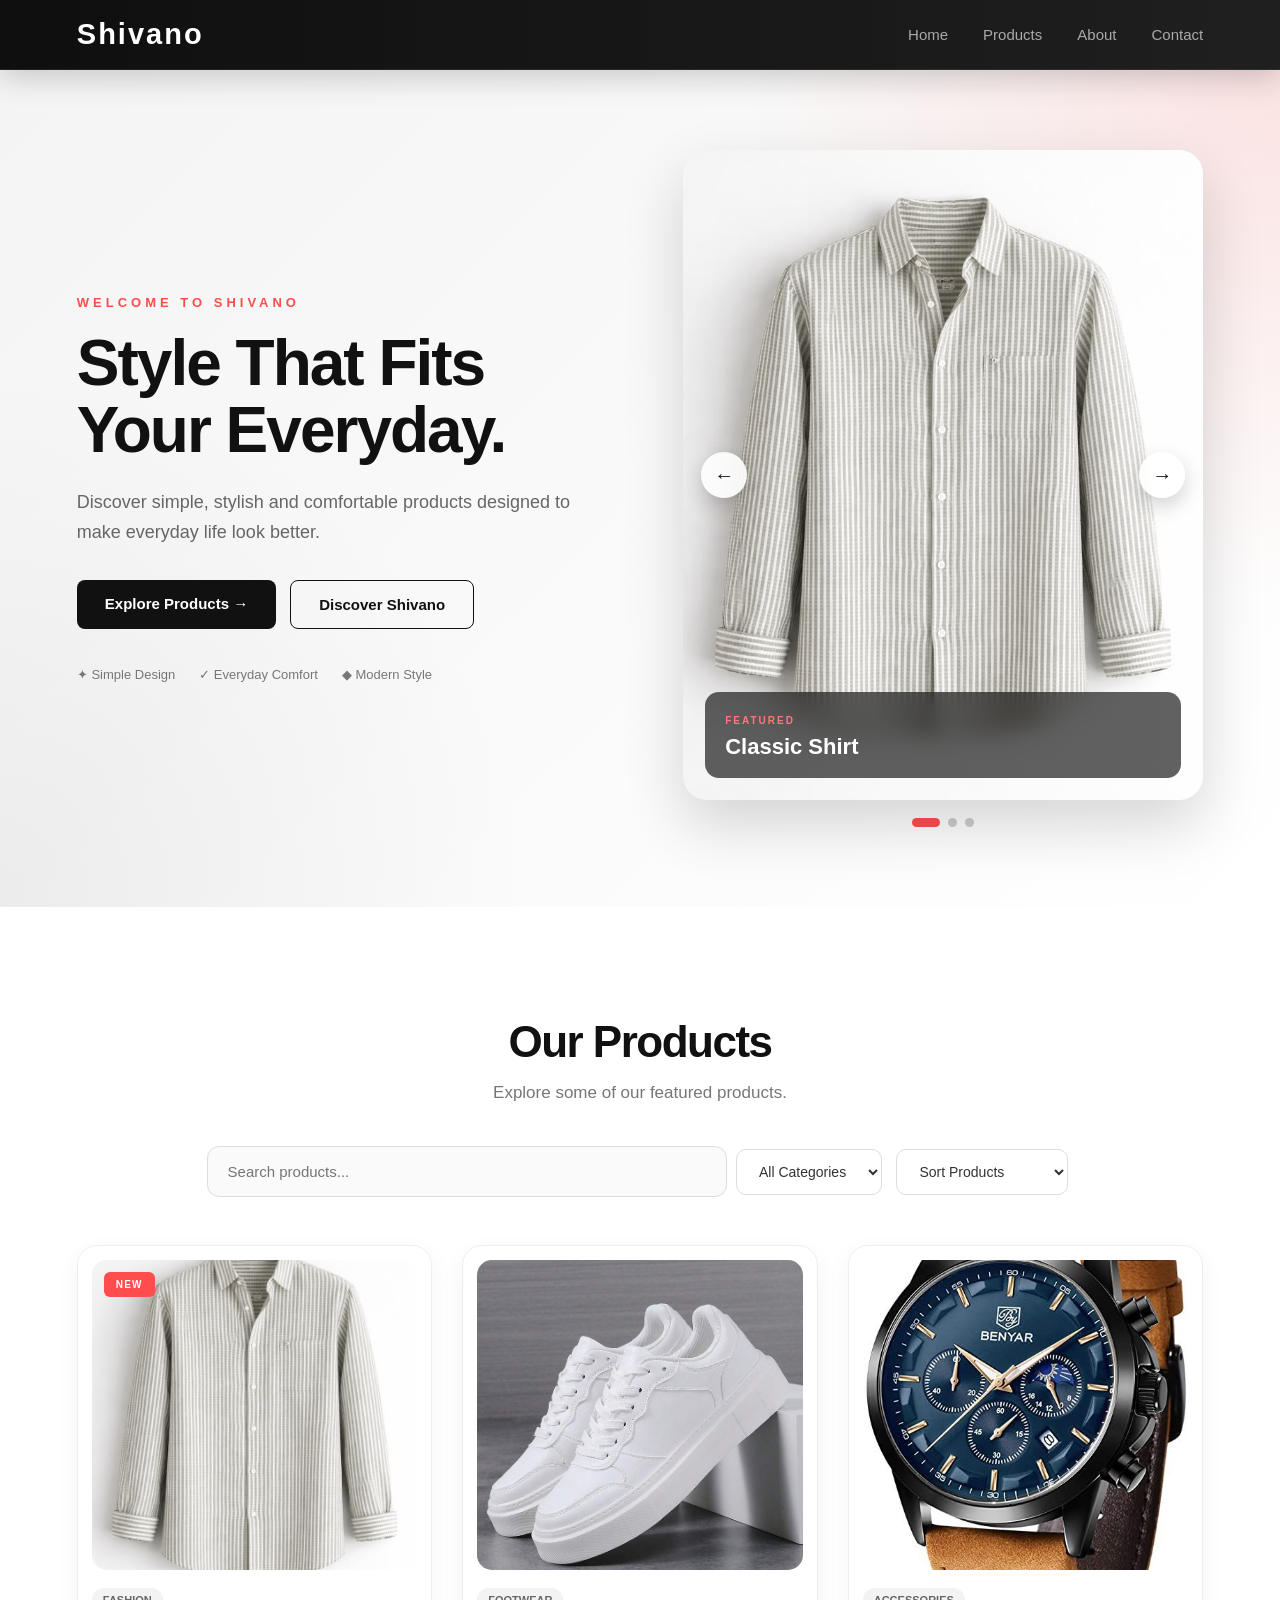
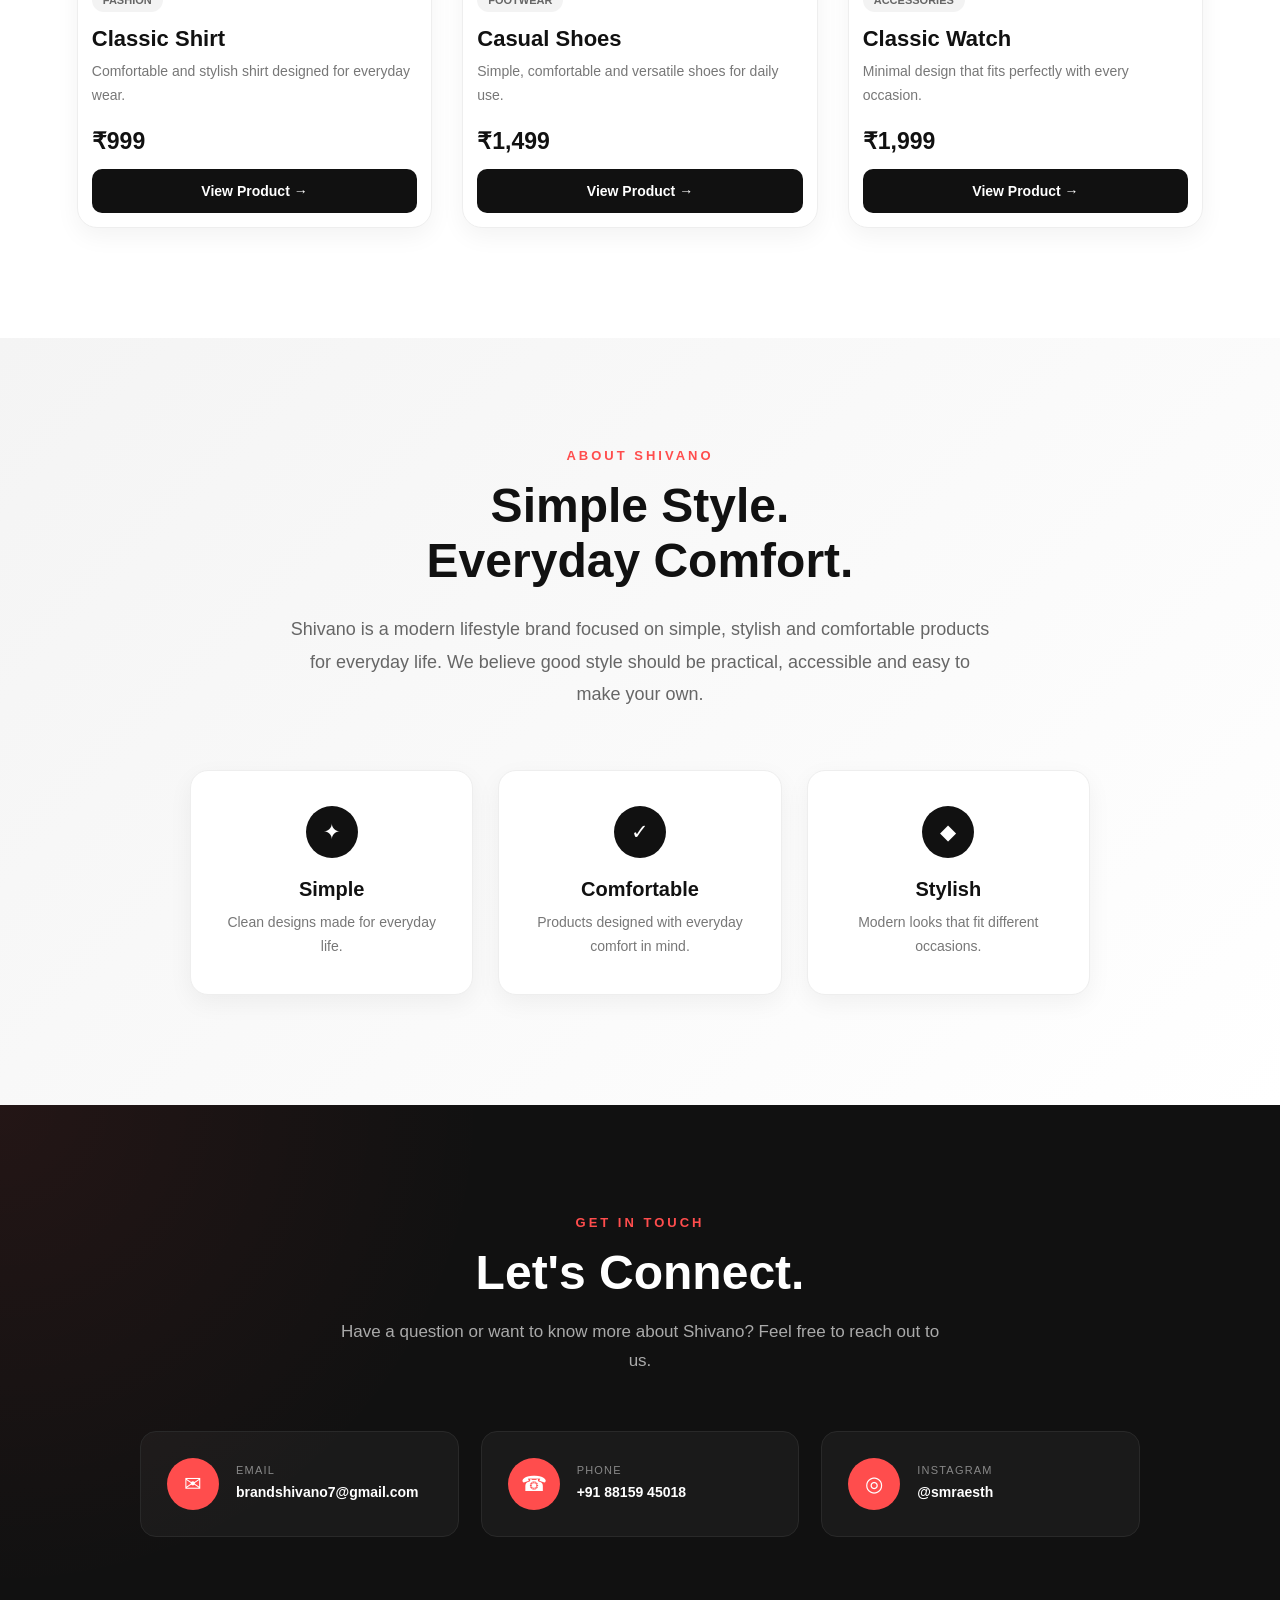
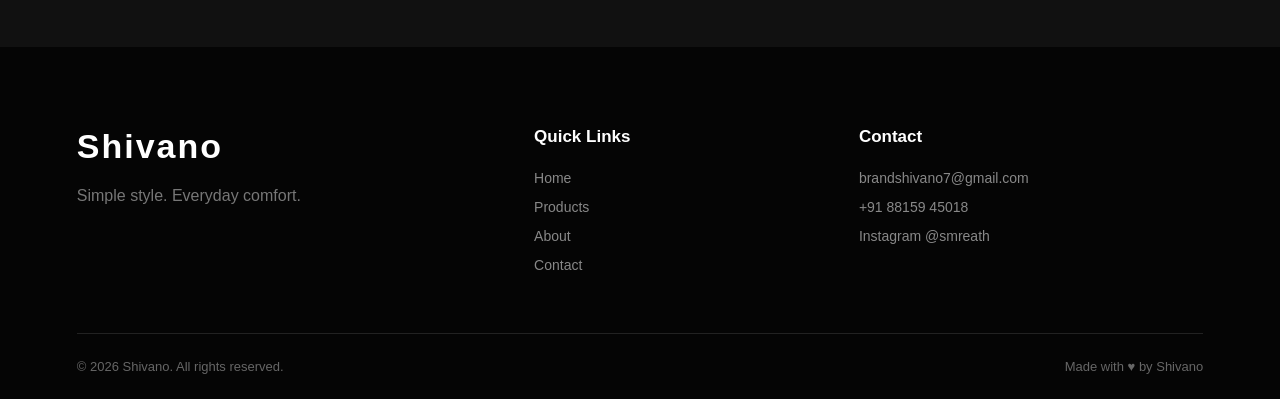
==== commit 386a3f3b: "update website" ====
--- a/index.html
+++ b/index.html
@@ -715,7 +715,7 @@
                         </span>
 
                         <strong>
-                            @smreath
+                            @smraesth
                         </strong>
 
                     </div>
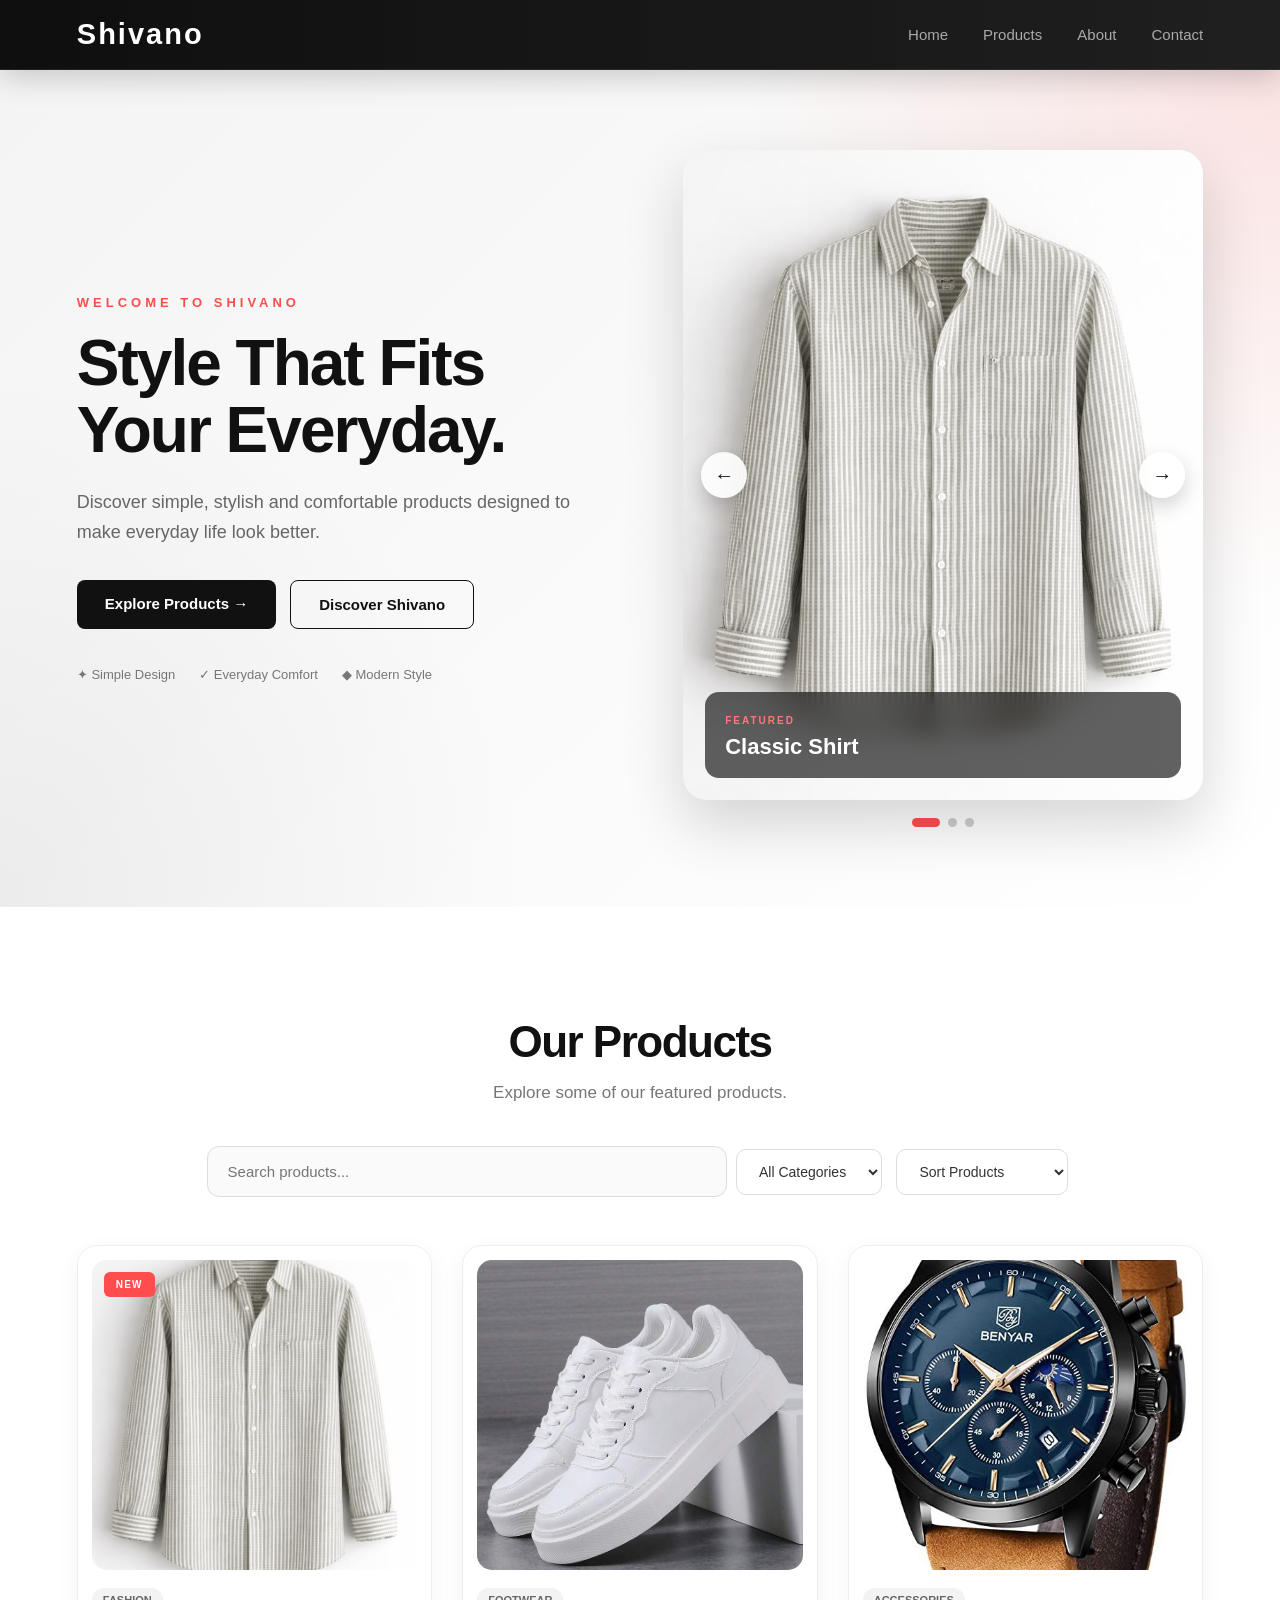
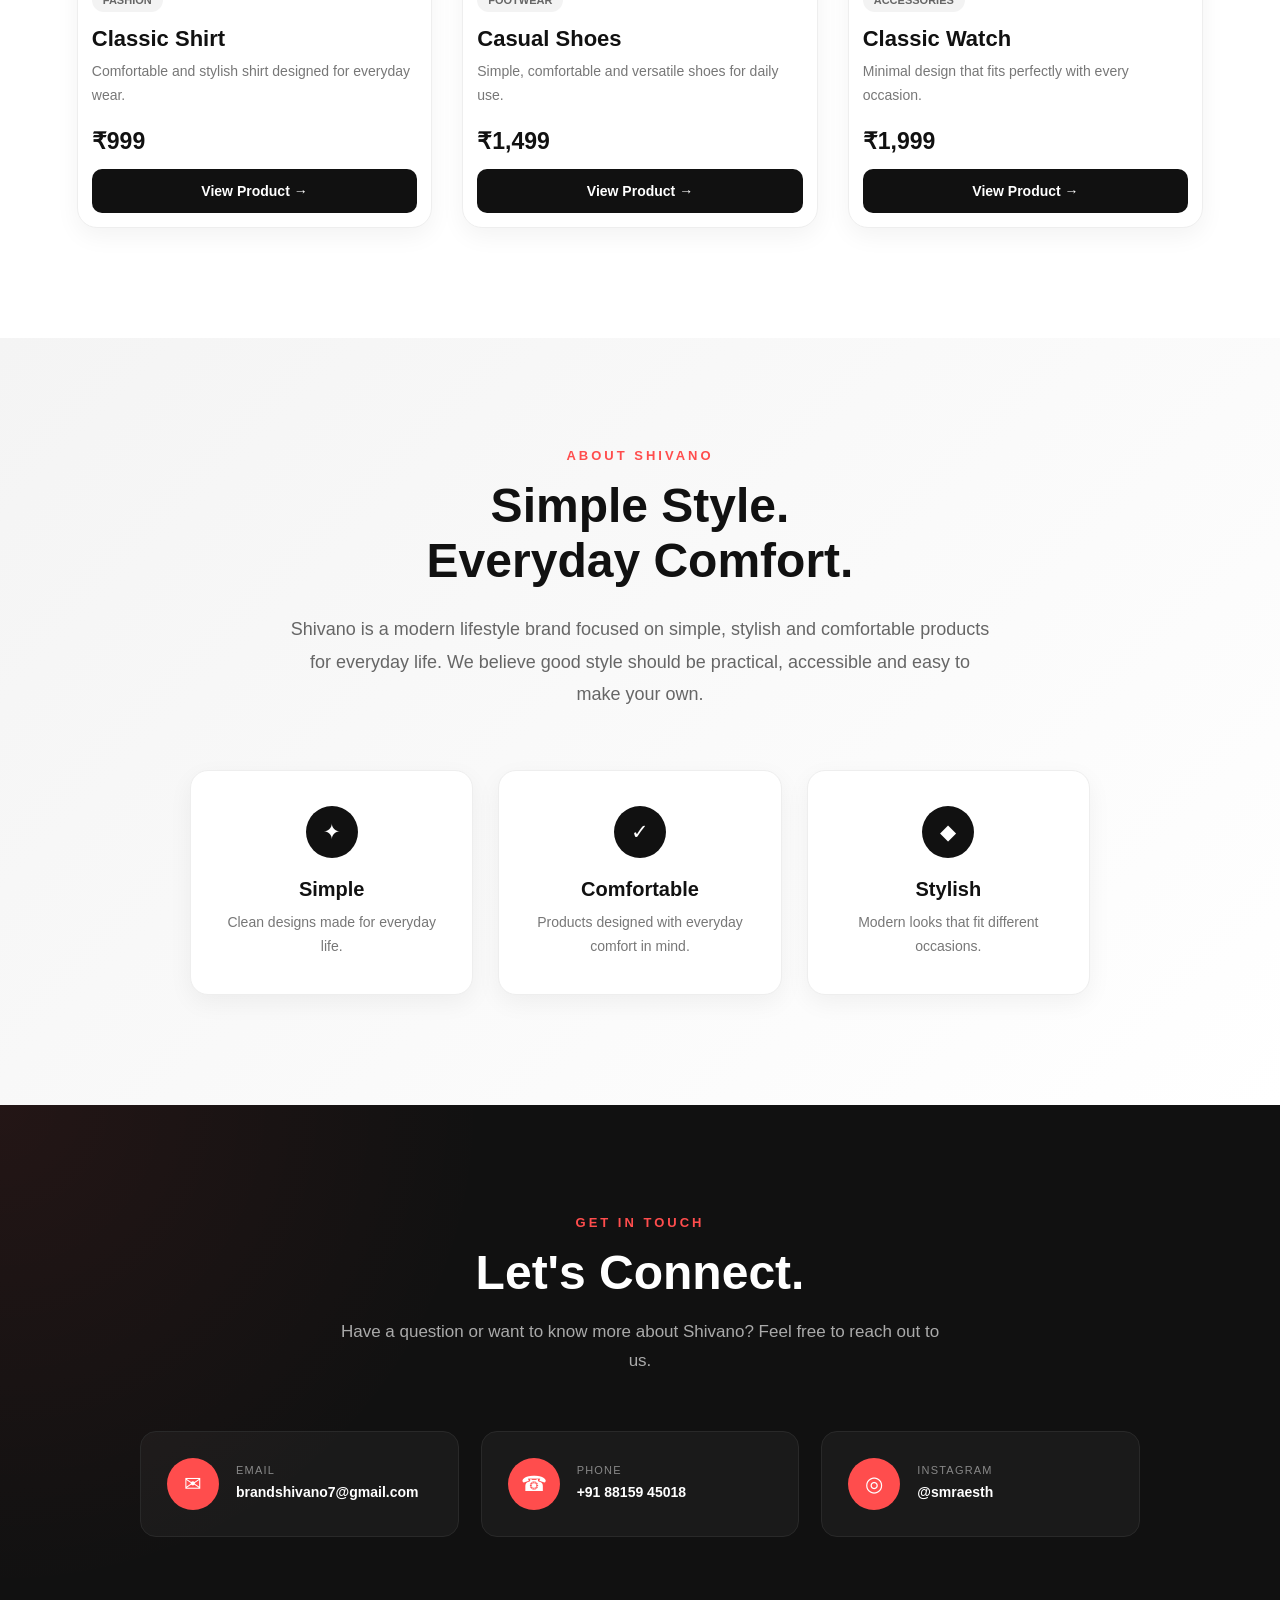
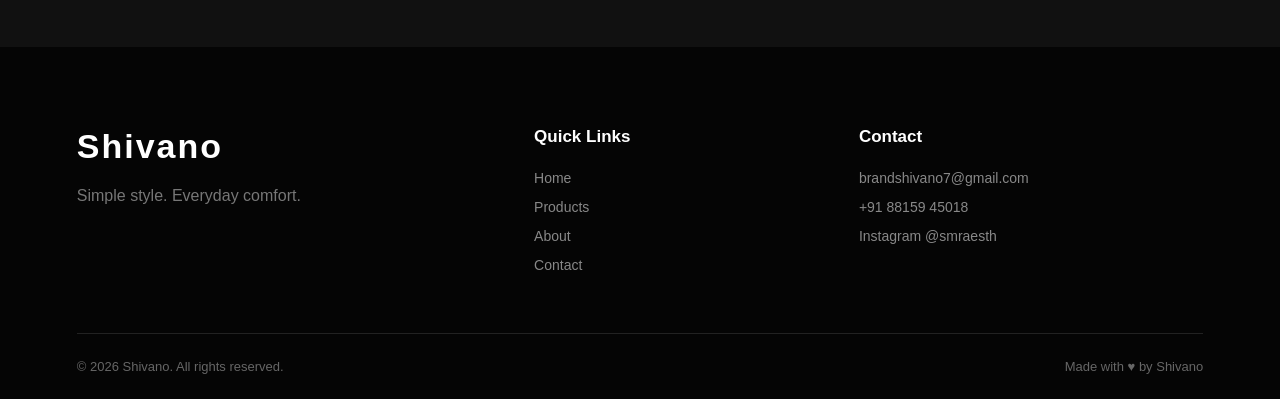
==== commit fc1ce825: "update website" ====
--- a/index.html
+++ b/index.html
@@ -809,7 +809,7 @@
                     href="https://instagram.com/smreath"
                     target="_blank"
                 >
-                    Instagram @smreath
+                    Instagram @smraesth
                 </a>
 
             </div>
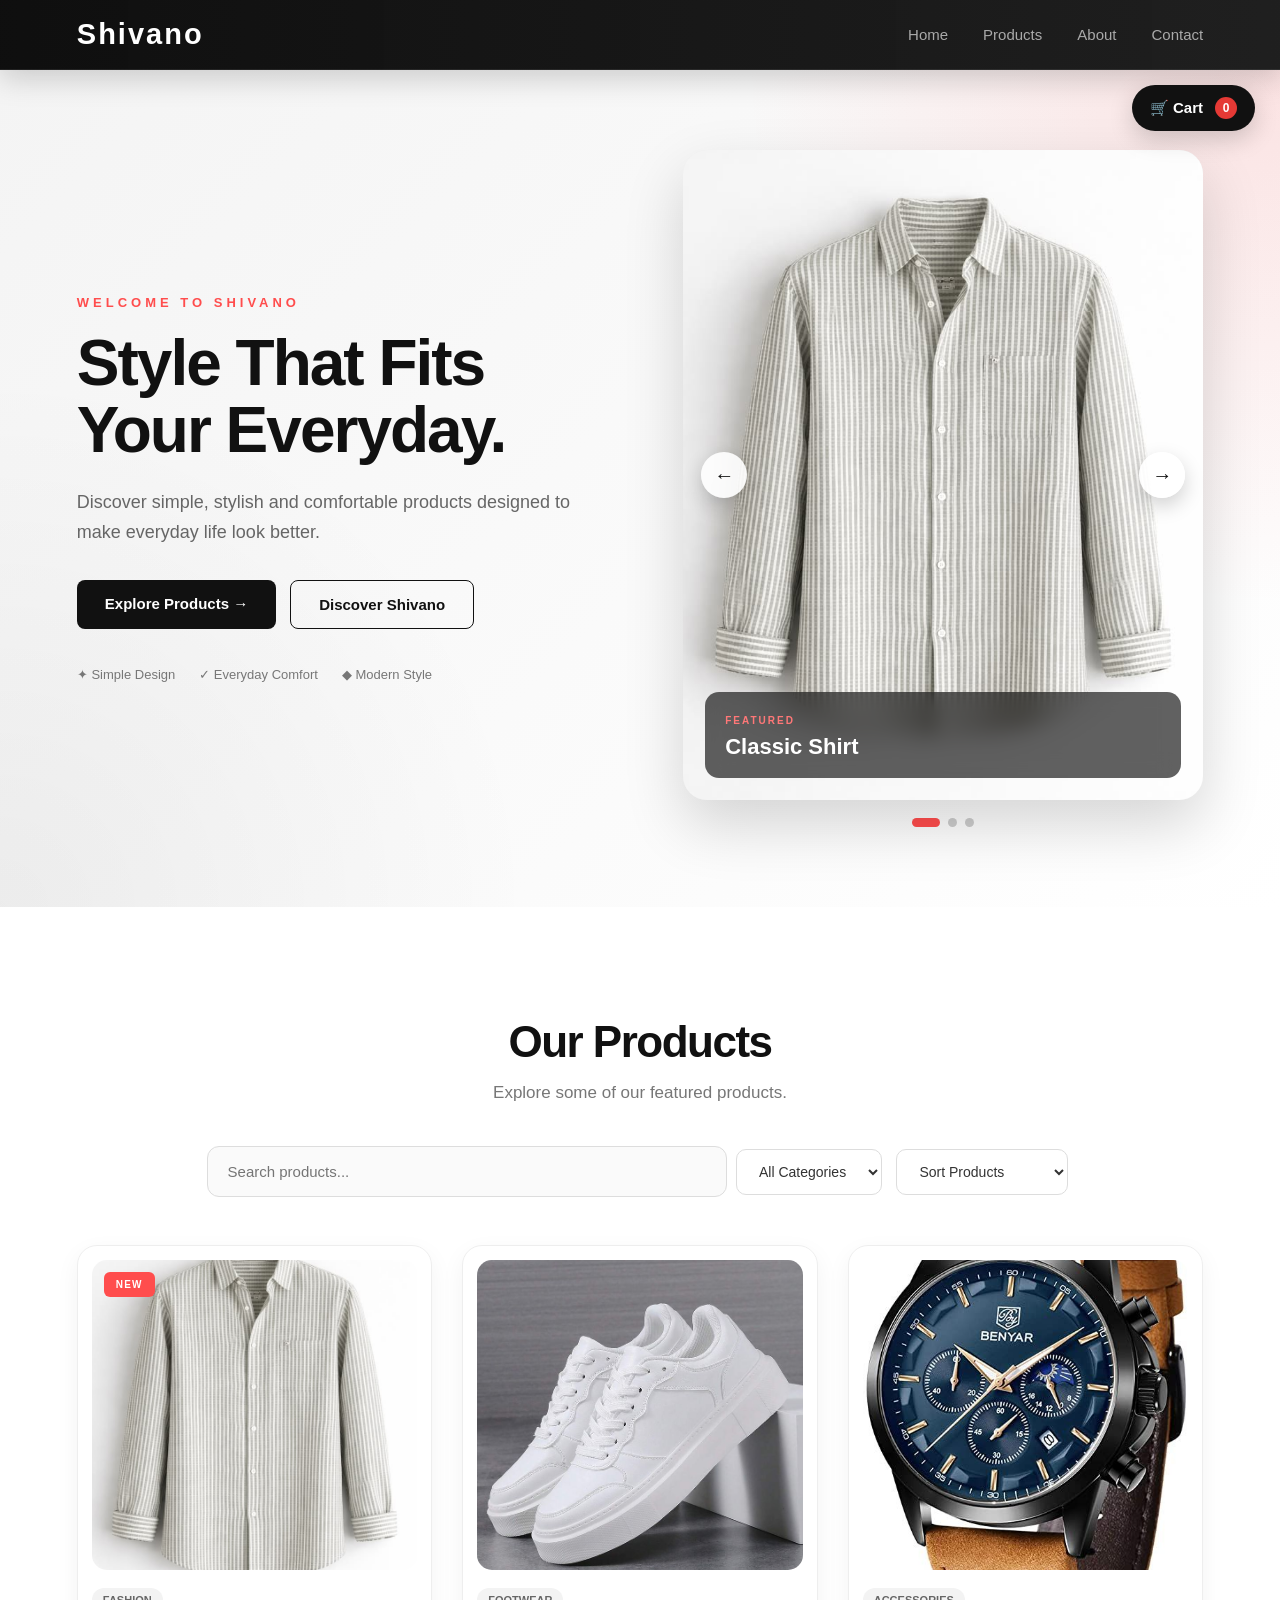
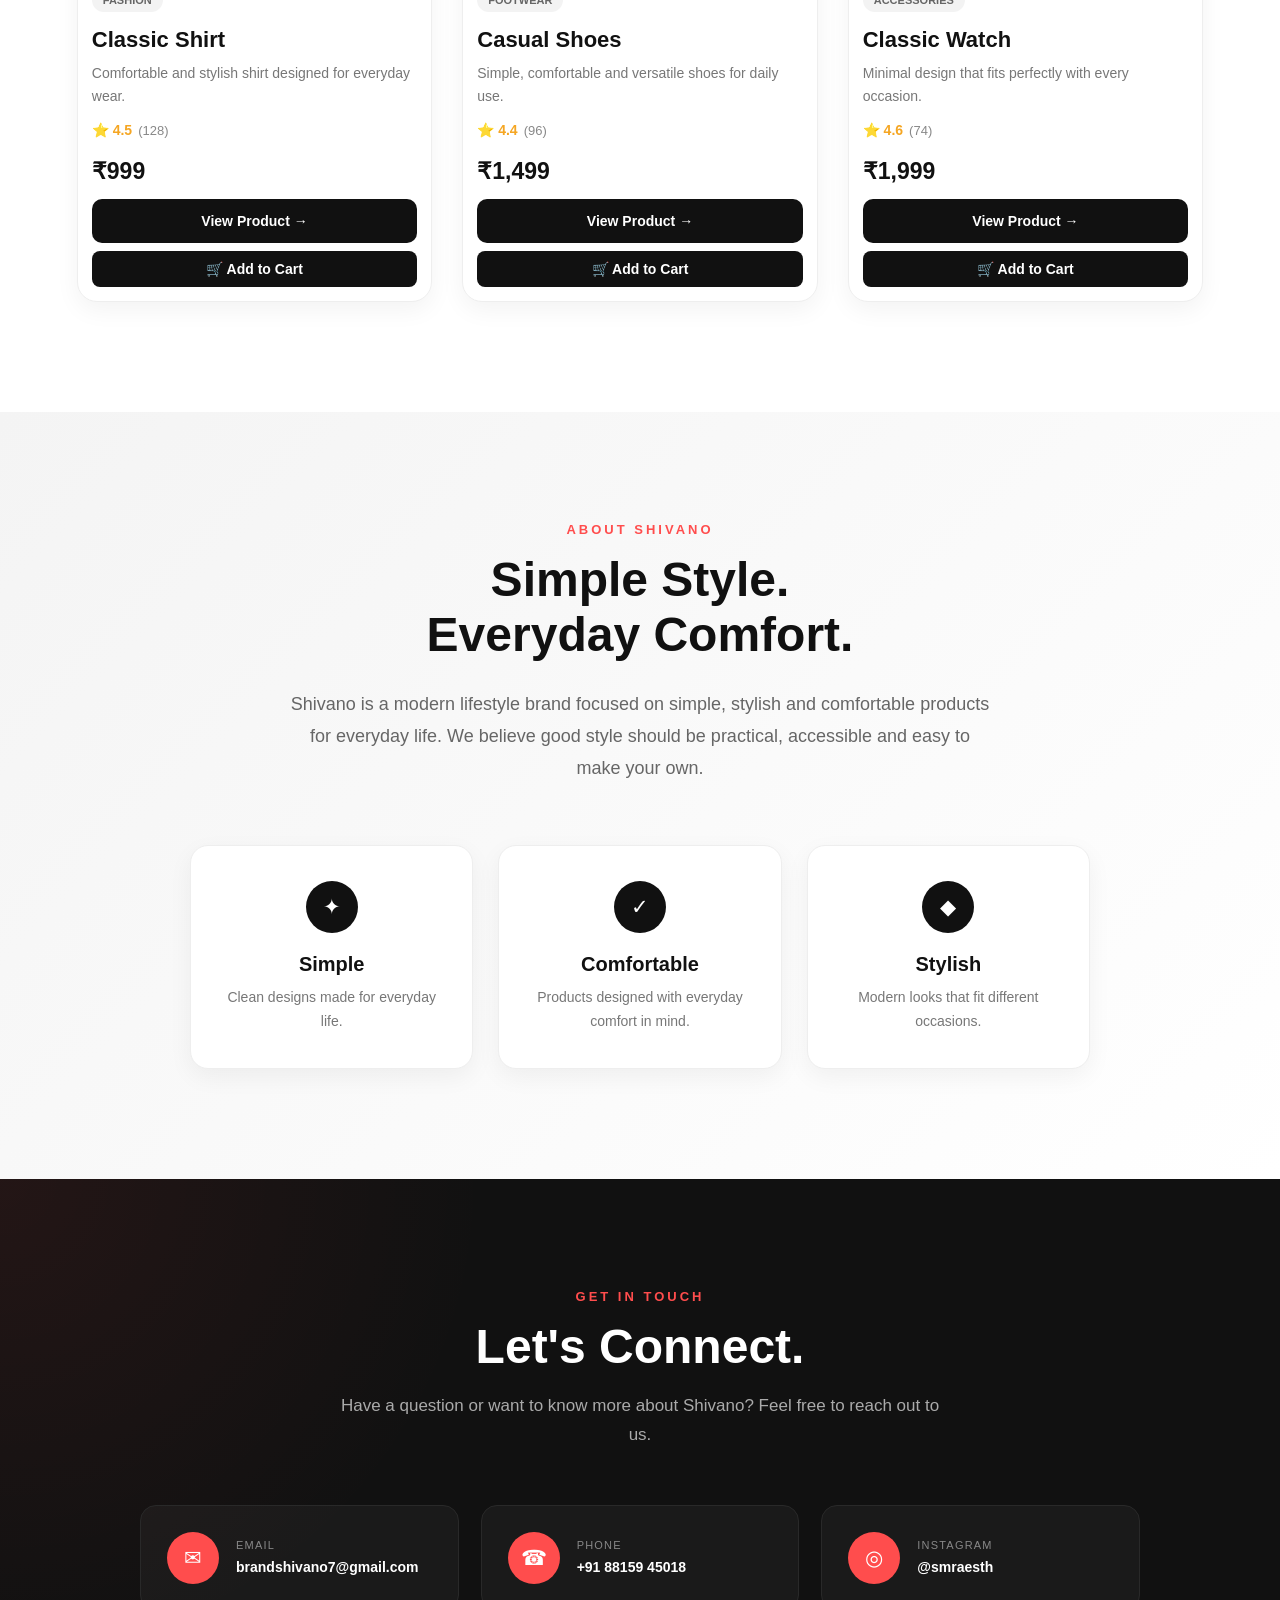
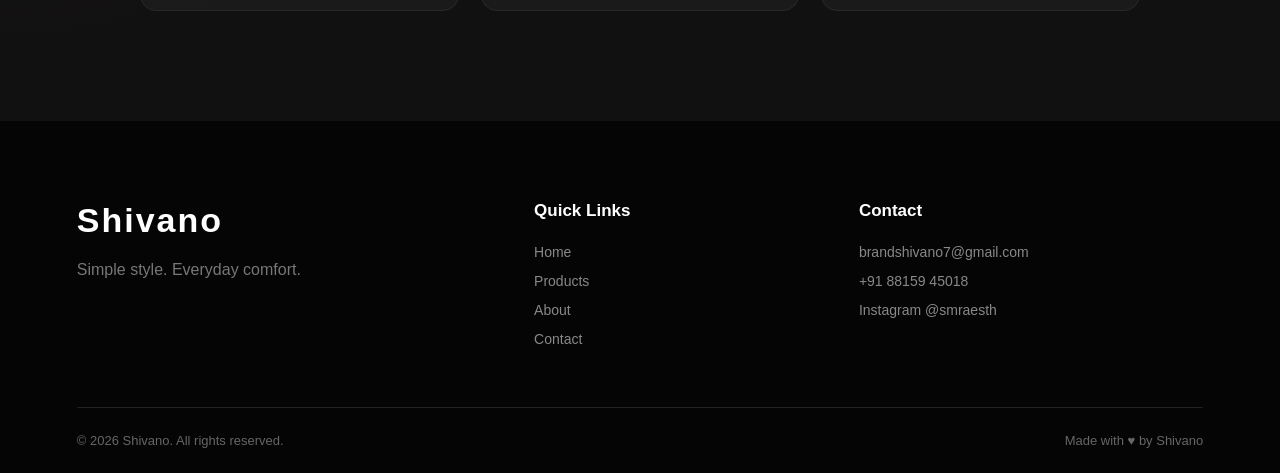
==== commit 8920b60b: "update website" ====
--- a/index.html
+++ b/index.html
@@ -2,53 +2,25 @@
 <html lang="en">
 
 <head>
-
     <meta charset="UTF-8">
-
-    <meta
-        name="viewport"
-        content="width=device-width, initial-scale=1.0"
-    >
-
+    <meta name="viewport" content="width=device-width, initial-scale=1.0">
     <title>Shivano Royale</title>
-
-    <link
-        rel="stylesheet"
-        href="style.css"
-    >
-
+    <link rel="stylesheet" href="style.css">
 </head>
 
-
 <body>
 
-
-    <!-- =========================
-         NAVBAR
-    ========================= -->
-
     <nav>
 
-        <a
-            href="#"
-            class="logo"
-        >
+        <a href="#" class="logo">
             Shivano
         </a>
 
-
-        <button
-            class="menu-btn"
-            id="menuBtn"
-        >
+        <button class="menu-btn" id="menuBtn">
             ☰
         </button>
 
-
-        <div
-            class="nav-links"
-            id="navLinks"
-        >
+        <div class="nav-links" id="navLinks">
 
             <a href="#">
                 Home
@@ -71,15 +43,7 @@
     </nav>
 
 
-
-    <!-- =========================
-         HERO / INTRO
-    ========================= -->
-
     <section class="hero">
-
-
-        <!-- HERO TEXT -->
 
         <div class="hero-content">
 
@@ -87,45 +51,29 @@
                 WELCOME TO SHIVANO
             </p>
 
-
             <h1>
-
                 Style That Fits
                 <br>
-
                 Your Everyday.
-
             </h1>
 
-
             <p class="hero-description">
-
                 Discover simple, stylish and comfortable
                 products designed to make everyday life
                 look better.
-
-            </p>
-
+            </p>
 
             <div class="hero-buttons">
 
-                <a
-                    href="#products"
-                    class="hero-btn"
-                >
+                <a href="#products" class="hero-btn">
                     Explore Products →
                 </a>
 
-
-                <a
-                    href="#about"
-                    class="hero-btn hero-btn-outline"
-                >
+                <a href="#about" class="hero-btn hero-btn-outline">
                     Discover Shivano
                 </a>
 
             </div>
-
 
             <div class="hero-features">
 
@@ -146,18 +94,9 @@
         </div>
 
 
-
-        <!-- =========================
-             PRODUCT SLIDER
-        ========================= -->
-
         <div class="hero-slider">
 
-
             <div class="slider-window">
-
-
-                <!-- SLIDE 1 -->
 
                 <div class="hero-slide active">
 
@@ -181,9 +120,6 @@
                 </div>
 
 
-
-                <!-- SLIDE 2 -->
-
                 <div class="hero-slide">
 
                     <img
@@ -206,9 +142,6 @@
                 </div>
 
 
-
-                <!-- SLIDE 3 -->
-
                 <div class="hero-slide">
 
                     <img
@@ -231,8 +164,6 @@
                 </div>
 
 
-                <!-- PREVIOUS BUTTON -->
-
                 <button
                     class="slider-btn slider-prev"
                     id="sliderPrev"
@@ -241,9 +172,6 @@
                     ←
                 </button>
 
-
-                <!-- NEXT BUTTON -->
-
                 <button
                     class="slider-btn slider-next"
                     id="sliderNext"
@@ -252,12 +180,8 @@
                     →
                 </button>
 
-
-            </div>
-
-
-
-            <!-- SLIDER DOTS -->
+            </div>
+
 
             <div class="slider-dots">
 
@@ -267,14 +191,12 @@
                     aria-label="Show shirt"
                 ></button>
 
-
                 <button
                     class="slider-dot"
                     data-slide="1"
                     aria-label="Show shoes"
                 ></button>
 
-
                 <button
                     class="slider-dot"
                     data-slide="2"
@@ -283,32 +205,20 @@
 
             </div>
 
-
-        </div>
-
+        </div>
 
     </section>
 
 
-
-    <!-- =========================
-         PRODUCTS
-    ========================= -->
-
-    <section
-        class="products"
-        id="products"
-    >
+    <section class="products" id="products">
 
         <h2>
             Our Products
         </h2>
 
-
         <p class="products-intro">
             Explore some of our featured products.
         </p>
-
 
         <input
             type="text"
@@ -316,7 +226,6 @@
             placeholder="Search products..."
         >
 
-
         <select id="categoryFilter">
 
             <option value="all">
@@ -364,172 +273,21 @@
         </p>
 
 
-
-        <div class="product-container">
-
-
-            <!-- SHIRT -->
-
-            <div class="product-card">
-
-                <div class="product-image-wrapper">
-
-                    <img
-                        src="./images/shirt.jpg"
-                        alt="Classic Shirt"
-                    >
-
-                    <span class="new-badge">
-                        NEW
-                    </span>
-
-                </div>
-
-
-                <span class="product-category">
-                    Fashion
-                </span>
-
-
-                <h3>
-                    Classic Shirt
-                </h3>
-
-
-                <p>
-                    Comfortable and stylish shirt
-                    designed for everyday wear.
-                </p>
-
-
-                <h4>
-                    ₹999
-                </h4>
-
-
-                <a
-                    href="shirt.html"
-                    class="product-btn"
-                >
-                    View Product →
-                </a>
-
-            </div>
-
-
-
-            <!-- SHOES -->
-
-            <div class="product-card">
-
-                <div class="product-image-wrapper">
-
-                    <img
-                        src="./images/shoe.jpg"
-                        alt="Casual Shoes"
-                    >
-
-                </div>
-
-
-                <span class="product-category">
-                    Footwear
-                </span>
-
-
-                <h3>
-                    Casual Shoes
-                </h3>
-
-
-                <p>
-                    Simple, comfortable and versatile
-                    shoes for daily use.
-                </p>
-
-
-                <h4>
-                    ₹1,499
-                </h4>
-
-
-                <a
-                    href="shoes.html"
-                    class="product-btn"
-                >
-                    View Product →
-                </a>
-
-            </div>
-
-
-
-            <!-- WATCH -->
-
-            <div class="product-card">
-
-                <div class="product-image-wrapper">
-
-                    <img
-                        src="./images/watch.jpg"
-                        alt="Classic Watch"
-                    >
-
-                </div>
-
-
-                <span class="product-category">
-                    Accessories
-                </span>
-
-
-                <h3>
-                    Classic Watch
-                </h3>
-
-
-                <p>
-                    Minimal design that fits perfectly
-                    with every occasion.
-                </p>
-
-
-                <h4>
-                    ₹1,999
-                </h4>
-
-
-                <a
-                    href="watch.html"
-                    class="product-btn"
-                >
-                    View Product →
-                </a>
-
-            </div>
-
-
-        </div>
+        <div
+            class="product-container"
+            id="productContainer"
+        ></div>
 
     </section>
 
 
-
-    <!-- =========================
-         ABOUT
-    ========================= -->
-
-    <section
-        class="about"
-        id="about"
-    >
+    <section class="about" id="about">
 
         <div class="about-content">
 
             <p class="section-label">
                 ABOUT SHIVANO
             </p>
-
 
             <h2>
                 Simple Style.
@@ -537,20 +295,16 @@
                 Everyday Comfort.
             </h2>
 
-
             <p class="about-description">
-
                 Shivano is a modern lifestyle brand
                 focused on simple, stylish and
                 comfortable products for everyday life.
                 We believe good style should be practical,
                 accessible and easy to make your own.
-
             </p>
 
 
             <div class="about-features">
-
 
                 <div class="about-feature">
 
@@ -567,7 +321,6 @@
                     </p>
 
                 </div>
-
 
 
                 <div class="about-feature">
@@ -588,7 +341,6 @@
                 </div>
 
 
-
                 <div class="about-feature">
 
                     <div class="feature-icon">
@@ -606,7 +358,6 @@
 
                 </div>
 
-
             </div>
 
         </div>
@@ -614,34 +365,22 @@
     </section>
 
 
-
-    <!-- =========================
-         CONTACT
-    ========================= -->
-
-    <section
-        class="contact"
-        id="contact"
-    >
+    <section class="contact" id="contact">
 
         <div class="contact-content">
 
             <p class="section-label">
                 GET IN TOUCH
             </p>
-
 
             <h2>
                 Let's Connect.
             </h2>
 
-
             <p class="contact-intro">
-
                 Have a question or want to know more
                 about Shivano? Feel free to reach out
                 to us.
-
             </p>
 
 
@@ -672,7 +411,6 @@
                 </a>
 
 
-
                 <a
                     href="tel:+918815945018"
                     class="contact-card"
@@ -696,11 +434,10 @@
 
                 </a>
 
-
-
                 <a
-                    href="https://instagram.com/smreath"
+                    href="https://instagram.com/smraesth"
                     target="_blank"
+                    rel="noopener noreferrer"
                     class="contact-card"
                 >
 
@@ -722,7 +459,6 @@
 
                 </a>
 
-
             </div>
 
         </div>
@@ -730,15 +466,9 @@
     </section>
 
 
-
-    <!-- =========================
-         FOOTER
-    ========================= -->
-
     <footer>
 
         <div class="footer-content">
-
 
             <div class="footer-brand">
 
@@ -749,7 +479,6 @@
                     Shivano
                 </a>
 
-
                 <p>
                     Simple style. Everyday comfort.
                 </p>
@@ -757,35 +486,29 @@
             </div>
 
 
-
             <div class="footer-links">
 
                 <h3>
                     Quick Links
                 </h3>
 
-
                 <a href="#">
                     Home
                 </a>
 
-
                 <a href="#products">
                     Products
                 </a>
 
-
                 <a href="#about">
                     About
                 </a>
 
-
                 <a href="#contact">
                     Contact
                 </a>
 
             </div>
-
 
 
             <div class="footer-contact">
@@ -794,26 +517,23 @@
                     Contact
                 </h3>
 
-
                 <a href="mailto:brandshivano7@gmail.com">
                     brandshivano7@gmail.com
                 </a>
 
-
                 <a href="tel:+918815945018">
                     +91 88159 45018
                 </a>
 
-
                 <a
-                    href="https://instagram.com/smreath"
+                    href="https://instagram.com/smraesth"
                     target="_blank"
+                    rel="noopener noreferrer"
                 >
                     Instagram @smraesth
                 </a>
 
             </div>
-
 
         </div>
 
@@ -824,7 +544,6 @@
                 © 2026 Shivano. All rights reserved.
             </p>
 
-
             <p>
                 Made with ♥ by Shivano
             </p>
@@ -833,11 +552,6 @@
 
     </footer>
 
-
-
-    <!-- =========================
-         SCROLL TO TOP
-    ========================= -->
 
     <button
         id="topButton"
@@ -847,10 +561,8 @@
     </button>
 
 
-
     <script src="script.js"></script>
 
-
 </body>
 
 </html>
--- a/style.css
+++ b/style.css
@@ -1,6 +1,45 @@
-/* =========================
-   BASIC
-========================= */
+.product-card {
+    background: #fff;
+    border: 1px solid #eee;
+    border-radius: 18px;
+    overflow: hidden;
+    box-shadow: 0 12px 35px rgba(0, 0, 0, 0.06);
+    transition:
+        transform 0.4s ease,
+        box-shadow 0.4s ease,
+        border-color 0.4s ease;
+    position: relative;
+    opacity: 0;
+    animation:
+        cardAppear 0.7s ease forwards;
+}
+
+.product-card:hover {
+    transform: translateY(-10px);
+    border-color: #ddd;
+    box-shadow:
+        0 25px 55px rgba(0, 0, 0, 0.14);
+}
+
+.product-image-wrapper {
+    position: relative;
+    overflow: hidden;
+    border-radius: 15px;
+    background: #f5f5f5;
+}
+
+.product-card img {
+    display: block;
+    width: 100%;
+    height: 310px;
+    object-fit: cover;
+    transition:
+        transform 0.7s ease;
+}
+
+.product-card:hover img {
+    transform: scale(1.08);
+}
 
 html {
     scroll-behavior: smooth;
@@ -17,55 +56,44 @@
     color: #111;
 }
 
-
-/* =========================
-   NAVBAR
-========================= */
+img {
+    max-width: 100%;
+}
+
+button,
+input,
+select {
+    font-family: inherit;
+}
 
 nav {
     display: flex;
     justify-content: space-between;
     align-items: center;
-
     padding: 18px 6%;
-
     background:
         linear-gradient(
             90deg,
             rgba(10, 10, 10, 0.98),
             rgba(22, 22, 22, 0.96)
         );
-
-    color: white;
-
+    color: white;
     position: sticky;
     top: 0;
     z-index: 1000;
-
     border-bottom: 1px solid rgba(255, 255, 255, 0.08);
-
     box-shadow:
         0 8px 30px rgba(0, 0, 0, 0.18);
-
     backdrop-filter: blur(14px);
 }
-
-
-/* =========================
-   LOGO
-========================= */
 
 .logo {
     position: relative;
-
     text-decoration: none;
     color: white;
-
     font-size: 29px;
     font-weight: bold;
-
     letter-spacing: 2px;
-
     transition:
         color 0.3s ease,
         transform 0.3s ease,
@@ -74,30 +102,21 @@
 
 .logo:hover {
     color: #ff4d4d;
-
     transform: translateY(-2px);
-
     text-shadow:
         0 0 18px rgba(255, 77, 77, 0.35);
 }
 
 .logo::after {
     content: "";
-
     position: absolute;
-
     left: 50%;
     bottom: -7px;
-
     width: 0;
     height: 2px;
-
     background: #ff4d4d;
-
     transform: translateX(-50%);
-
     border-radius: 10px;
-
     transition: width 0.35s ease;
 }
 
@@ -105,29 +124,19 @@
     width: 100%;
 }
 
-
-/* =========================
-   NAV LINKS
-========================= */
-
 .nav-links {
     display: flex;
     align-items: center;
-
     gap: 35px;
 }
 
 .nav-links a {
     position: relative;
-
     padding: 8px 0;
-
     text-decoration: none;
     color: #aaa;
-
     font-size: 15px;
     font-weight: 500;
-
     transition:
         color 0.3s ease,
         transform 0.3s ease;
@@ -135,32 +144,24 @@
 
 .nav-links a:hover {
     color: white;
-
     transform: translateY(-2px);
 }
 
 .nav-links a::after {
     content: "";
-
     position: absolute;
-
     left: 50%;
     bottom: 0;
-
     width: 0;
     height: 2px;
-
     background:
         linear-gradient(
             90deg,
             #ff4d4d,
             #ff7777
         );
-
     border-radius: 10px;
-
     transform: translateX(-50%);
-
     transition: width 0.3s ease;
 }
 
@@ -168,54 +169,37 @@
     width: 100%;
 }
 
-
-/* =========================
-   MOBILE MENU
-========================= */
-
 .menu-btn {
     display: none;
-
     width: 42px;
     height: 42px;
-
     background:
         rgba(255, 255, 255, 0.05);
-
     border: 1px solid rgba(255, 255, 255, 0.12);
-
     border-radius: 10px;
-
-    color: white;
-
+    color: white;
     font-size: 23px;
-
     cursor: pointer;
-}
-
-
-/* =========================
-   HERO
-========================= */
+    transition:
+        background 0.3s ease,
+        transform 0.3s ease;
+}
+
+.menu-btn:hover {
+    background: rgba(255, 77, 77, 0.2);
+    transform: scale(1.04);
+}
 
 .hero {
     min-height: 650px;
-
     padding: 80px 6%;
-
     display: grid;
-
     grid-template-columns:
         1fr 1fr;
-
-    align-items: center;
-
+    align-items: center;
     gap: 70px;
-
     position: relative;
-
     overflow: hidden;
-
     background:
         radial-gradient(
             circle at top right,
@@ -240,68 +224,42 @@
 
 .hero-label {
     margin: 0 0 20px;
-
     color: #ff4d4d;
-
     font-size: 13px;
-
     font-weight: bold;
-
     letter-spacing: 4px;
 }
 
 .hero h1 {
     margin: 0 0 22px;
-
     font-size: clamp(45px, 5vw, 72px);
-
     line-height: 1.05;
-
     letter-spacing: -2px;
 }
 
 .hero-description {
     max-width: 580px;
-
     margin: 0 0 32px;
-
     color: #666;
-
     font-size: 18px;
-
     line-height: 1.7;
 }
 
-
-/* =========================
-   HERO BUTTONS
-========================= */
-
 .hero-buttons {
     display: flex;
-
     gap: 14px;
-
     flex-wrap: wrap;
 }
 
 .hero-btn {
     display: inline-block;
-
     padding: 15px 28px;
-
     background: #111;
-
-    color: white;
-
+    color: white;
     text-decoration: none;
-
     border-radius: 8px;
-
     font-size: 15px;
-
     font-weight: bold;
-
     transition:
         background 0.3s ease,
         color 0.3s ease,
@@ -311,186 +269,115 @@
 
 .hero-btn:hover {
     background: #ff4d4d;
-
     transform: translateY(-4px);
-
     box-shadow:
         0 12px 25px rgba(255, 77, 77, 0.25);
 }
 
 .hero-btn-outline {
     background: transparent;
-
     color: #111;
-
     border: 1px solid #111;
 }
 
 .hero-btn-outline:hover {
     color: white;
-
     border-color: #ff4d4d;
 }
 
-
-/* =========================
-   HERO FEATURES
-========================= */
-
 .hero-features {
     display: flex;
-
     gap: 24px;
-
     flex-wrap: wrap;
-
     margin-top: 38px;
-
     color: #777;
-
     font-size: 13px;
 }
-
-
-/* =========================
-   HERO SLIDER
-========================= */
 
 .hero-slider {
     width: 100%;
-
     max-width: 520px;
-
     margin-left: auto;
 }
 
 .slider-window {
     position: relative;
-
     width: 100%;
-
     aspect-ratio: 4 / 5;
-
     overflow: hidden;
-
     border-radius: 24px;
-
     background: #eee;
-
     box-shadow:
         0 25px 60px rgba(0, 0, 0, 0.16);
 }
 
 .hero-slide {
     position: absolute;
-
     inset: 0;
-
     opacity: 0;
-
     transform: scale(1.04);
-
     transition:
         opacity 0.7s ease,
         transform 0.9s ease;
-
     pointer-events: none;
 }
 
 .hero-slide.active {
     opacity: 1;
-
     transform: scale(1);
-
     pointer-events: auto;
 }
 
 .hero-slide img {
     width: 100%;
-
     height: 100%;
-
     display: block;
-
     object-fit: cover;
 }
-
-
-/* =========================
-   SLIDE INFO
-========================= */
 
 .slide-info {
     position: absolute;
-
     left: 22px;
     right: 22px;
     bottom: 22px;
-
     padding: 18px 20px;
-
     background:
         rgba(0, 0, 0, 0.62);
-
-    color: white;
-
+    color: white;
     border-radius: 14px;
-
     backdrop-filter: blur(10px);
 }
 
 .slide-info span {
     font-size: 10px;
-
     font-weight: bold;
-
     letter-spacing: 2px;
-
     color: #ff7777;
 }
 
 .slide-info h3 {
     margin: 6px 0 0;
-
     font-size: 22px;
 }
-
-
-/* =========================
-   SLIDER BUTTONS
-========================= */
 
 .slider-btn {
     position: absolute;
-
     top: 50%;
-
     width: 46px;
     height: 46px;
-
     border: none;
-
     border-radius: 50%;
-
     background:
         rgba(255, 255, 255, 0.9);
-
     color: #111;
-
     font-size: 20px;
-
     cursor: pointer;
-
-    display: flex;
-
+    display: flex;
     align-items: center;
     justify-content: center;
-
     transform: translateY(-50%);
-
     box-shadow:
         0 8px 20px rgba(0, 0, 0, 0.18);
-
     transition:
         background 0.3s ease,
         color 0.3s ease,
@@ -499,9 +386,7 @@
 
 .slider-btn:hover {
     background: #ff4d4d;
-
-    color: white;
-
+    color: white;
     transform:
         translateY(-50%)
         scale(1.08);
@@ -515,35 +400,21 @@
     right: 18px;
 }
 
-
-/* =========================
-   SLIDER DOTS
-========================= */
-
 .slider-dots {
     display: flex;
-
     justify-content: center;
-
     gap: 8px;
-
     margin-top: 18px;
 }
 
 .slider-dot {
     width: 9px;
     height: 9px;
-
     padding: 0;
-
     border: none;
-
     border-radius: 50%;
-
     background: #ccc;
-
     cursor: pointer;
-
     transition:
         width 0.3s ease,
         background 0.3s ease;
@@ -551,495 +422,489 @@
 
 .slider-dot.active {
     width: 28px;
-
     border-radius: 10px;
-
     background: #ff4d4d;
 }
-
-
-/* =========================
-   PRODUCTS
-========================= */
 
 .products {
     padding: 110px 6%;
-
     text-align: center;
-
     background: #fff;
 }
 
 .products h2 {
     margin: 0 0 12px;
-
     font-size: 44px;
-
     letter-spacing: -1.5px;
 }
 
 .products-intro {
     margin: 0 auto 40px;
-
     color: #777;
-
     font-size: 17px;
-
     line-height: 1.6;
 }
-
-
-/* =========================
-   SEARCH
-========================= */
 
 #productSearch {
     width: 100%;
-
     max-width: 520px;
-
     padding: 16px 20px;
-
     margin-bottom: 18px;
-
     border: 1px solid #ddd;
-
     border-radius: 12px;
-
     background: #fafafa;
-
     color: #111;
-
     font-size: 15px;
-
     outline: none;
+    transition:
+        border 0.3s ease,
+        box-shadow 0.3s ease;
 }
 
 #productSearch:focus {
     background: white;
-
     border-color: #111;
-
     box-shadow:
         0 0 0 4px rgba(0, 0, 0, 0.05);
 }
-
-
-/* =========================
-   FILTERS
-========================= */
 
 #categoryFilter,
 #sortProducts {
     padding: 13px 18px;
-
     margin: 0 5px 50px;
-
     border: 1px solid #ddd;
-
     border-radius: 10px;
-
     background: white;
-
     color: #333;
-
     font-size: 14px;
-
     cursor: pointer;
-
     outline: none;
-}
-
-
-/* =========================
-   NO RESULTS
-========================= */
+    transition:
+        border 0.3s ease,
+        box-shadow 0.3s ease;
+}
+
+#categoryFilter:focus,
+#sortProducts:focus {
+    border-color: #111;
+    box-shadow:
+        0 0 0 4px rgba(0, 0, 0, 0.04);
+}
 
 #noResults {
     display: none;
-
     margin: 10px 0 35px;
-
     color: #777;
 }
-
-
-/* =========================
-   PRODUCT CONTAINER
-========================= */
 
 .product-container {
     max-width: 1200px;
-
     margin: auto;
-
     display: grid;
-
     grid-template-columns:
         repeat(3, minmax(0, 1fr));
-
     gap: 30px;
 }
-
-
-/* =========================
-   PRODUCT CARD
-========================= */
 
 .product-card {
     position: relative;
-
-    display: flex;
-
+    display: flex;
     flex-direction: column;
-
     overflow: hidden;
-
     padding: 14px;
-
     background: #fff;
-
     border: 1px solid #eee;
-
     border-radius: 20px;
-
     text-align: left;
-
     box-shadow:
         0 8px 25px rgba(0, 0, 0, 0.05);
-
     opacity: 0;
-
-    animation:
-        cardAppear 0.7s ease forwards;
-
-    transition:
-        transform 0.4s ease,
-        box-shadow 0.4s ease;
-}
-
-.product-card:hover {
-    transform: translateY(-10px);
-
-    box-shadow:
-        0 25px 55px rgba(0, 0, 0, 0.14);
-}
-
-
-/* =========================
-   PRODUCT IMAGE
-========================= */
-
-.product-image-wrapper {
-    position: relative;
-
-    overflow: hidden;
-
-    border-radius: 15px;
-
-    background: #f5f5f5;
-}
-
-.product-card img {
-    display: block;
-
-    width: 100%;
-
-    height: 310px;
-
-    object-fit: cover;
-
-    transition:
-        transform 0.7s ease;
-}
-
-.product-card:hover img {
-    transform: scale(1.08);
-}
-
-
-/* =========================
-   NEW BADGE
-========================= */
+}
 
 .new-badge {
     position: absolute;
-
     top: 12px;
     left: 12px;
-
     z-index: 3;
-
     padding: 7px 12px;
-
     background: #ff4d4d;
-
-    color: white;
-
+    color: white;
     border-radius: 6px;
-
     font-size: 10px;
-
     font-weight: bold;
-
     letter-spacing: 1.2px;
 }
-
-
-/* =========================
-   PRODUCT CATEGORY
-========================= */
 
 .product-category {
     display: inline-block;
-
     align-self: flex-start;
-
     margin-top: 18px;
-
     padding: 6px 11px;
-
     background: #f3f3f3;
-
     color: #666;
-
     border-radius: 20px;
-
     font-size: 11px;
-
     font-weight: bold;
-
     text-transform: uppercase;
 }
-
-
-/* =========================
-   PRODUCT TEXT
-========================= */
 
 .product-card h3 {
     margin: 14px 0 8px;
-
     font-size: 22px;
+    line-height: 1.25;
 }
 
 .product-card p {
     margin: 0;
-
     color: #777;
-
     font-size: 14px;
-
     line-height: 1.7;
 }
 
 .product-card h4 {
     margin: 20px 0 14px;
-
     font-size: 23px;
 }
 
-
-/* =========================
-   PRODUCT BUTTON
-========================= */
+.product-rating {
+    display: flex;
+    align-items: center;
+    gap: 6px;
+    margin-top: 13px;
+    color: #f5a623;
+    font-size: 14px;
+    font-weight: bold;
+}
+
+.product-rating span {
+    color: #888;
+    font-size: 13px;
+    font-weight: normal;
+}
 
 .product-btn {
     display: block;
-
     width: 100%;
-
     margin-top: auto;
-
     padding: 14px 20px;
-
     background: #111;
-
-    color: white;
-
+    color: white;
     text-decoration: none;
-
     text-align: center;
-
     border-radius: 10px;
-
     font-size: 14px;
-
     font-weight: bold;
-
+    transition:
+        background 0.3s ease,
+        transform 0.3s ease,
+        box-shadow 0.3s ease;
+}
+
+.product-btn:hover {
+    background: #ff4d4d;
+    transform: translateY(-3px);
+    box-shadow:
+        0 10px 22px rgba(255, 77, 77, 0.20);
+}
+
+@keyframes cardAppear {
+    from {
+        opacity: 0;
+        transform:
+            translateY(25px);
+    }
+    to {
+        opacity: 1;
+        transform:
+            translateY(0);
+    }
+}
+
+.product-card:nth-child(1) {
+    animation-delay: 0.1s;
+}
+
+.product-card:nth-child(2) {
+    animation-delay: 0.2s;
+}
+
+.product-card:nth-child(3) {
+    animation-delay: 0.3s;
+}
+
+.product-details {
+    max-width: 1150px;
+    margin: 60px auto;
+    padding: 25px 45px 45px;
+    background: white;
+    border: 1px solid #eee;
+    border-radius: 22px;
+    box-shadow:
+        0 15px 50px rgba(0, 0, 0, 0.08);
+}
+
+.back-btn {
+    display: inline-flex;
+    align-items: center;
+    gap: 7px;
+    margin-bottom: 35px;
+    padding: 11px 18px;
+    background: #333;
+    color: white;
+    text-decoration: none;
+    border-radius: 8px;
+    font-size: 14px;
+    font-weight: 600;
     transition:
         background 0.3s ease,
         transform 0.3s ease;
 }
 
-.product-btn:hover {
-    background: #ff4d4d;
-
-    transform: translateY(-3px);
-}
-
-
-/* =========================
-   PRODUCT ANIMATION
-========================= */
-
-@keyframes cardAppear {
-
-    from {
-        opacity: 0;
-
-        transform:
-            translateY(25px);
-    }
-
-    to {
-        opacity: 1;
-
-        transform:
-            translateY(0);
-    }
-
-}
-
-.product-card:nth-child(1) {
-    animation-delay: 0.1s;
-}
-
-.product-card:nth-child(2) {
-    animation-delay: 0.2s;
-}
-
-.product-card:nth-child(3) {
-    animation-delay: 0.3s;
-}
-
-
-/* =========================
-   PRODUCT DETAILS
-========================= */
-
-.product-details {
-    max-width: 1100px;
-
-    margin: 80px auto;
-
-    padding: 45px;
-
-    display: flex;
-
-    align-items: center;
-
+.back-btn:hover {
+    background: #e53935;
+    color: white;
+    transform: translateX(-3px);
+}
+
+.product-detail-content {
+    display: grid;
+    grid-template-columns:
+        minmax(0, 1fr)
+        minmax(0, 1fr);
+    align-items: center;
     gap: 70px;
-
+}
+
+.product-detail-image {
+    width: 100%;
+    overflow: hidden;
+    background: #f5f5f5;
+    border-radius: 18px;
+    box-shadow:
+        0 10px 35px rgba(0, 0, 0, 0.06);
+}
+
+.product-detail-image img {
+    display: block;
+    width: 100%;
+    height: 560px;
+    object-fit: cover;
+    transition:
+        transform 0.6s ease;
+}
+
+.product-detail-image:hover img {
+    transform: scale(1.025);
+}
+
+.product-detail-info {
+    padding: 10px 0;
+}
+
+.product-detail-info .product-category {
+    margin-top: 0;
+    margin-bottom: 18px;
+}
+
+.product-detail-info h1 {
+    margin: 0 0 14px;
+    font-size: clamp(34px, 4vw, 48px);
+    line-height: 1.1;
+    letter-spacing: -1px;
+}
+
+.product-detail-info h2 {
+    margin: 20px 0;
+    font-size: 31px;
+}
+
+.product-detail-info p {
+    max-width: 520px;
+    margin: 0 0 30px;
+    color: #666;
+    font-size: 16px;
+    line-height: 1.8;
+}
+
+.product-detail-rating {
+    display: flex;
+    align-items: center;
+    gap: 8px;
+    margin: 10px 0;
+    color: #f5a623;
+    font-size: 15px;
+    font-weight: bold;
+}
+
+.product-detail-rating span {
+    color: #777;
+    font-size: 14px;
+    font-weight: normal;
+}
+
+.product-option {
+    margin: 20px 0;
+}
+
+.product-option h3 {
+    margin-bottom: 10px;
+    font-size: 16px;
+}
+
+.size-options {
+    display: flex;
+    gap: 10px;
+}
+
+.size-options button {
+    width: 45px;
+    height: 40px;
+    border: 1px solid #ccc;
     background: white;
-
-    border-radius: 20px;
-
-    box-shadow:
-        0 15px 45px rgba(0, 0, 0, 0.08);
-}
-
-.product-details img {
-    width: 480px;
-
-    height: 540px;
-
-    object-fit: cover;
-
-    border-radius: 15px;
-}
-
-.product-details h1 {
-    margin-bottom: 15px;
-
-    font-size: 42px;
-}
-
-.product-details h2 {
-    margin-bottom: 20px;
-
-    font-size: 29px;
-}
-
-.product-details p {
-    margin-bottom: 30px;
-
-    color: #666;
-
-    line-height: 1.8;
-
-    font-size: 17px;
-}
-
-
-/* =========================
-   BUY BUTTON
-========================= */
+    border-radius: 6px;
+    cursor: pointer;
+    font-weight: 600;
+    transition:
+        all 0.3s ease;
+}
+
+.size-options button:hover {
+    border-color: #e53935;
+    color: #e53935;
+}
+
+.size-options button.selected {
+    background: #e53935;
+    color: white;
+    border-color: #e53935;
+}
+
+.quantity-control {
+    display: flex;
+    align-items: center;
+    width: fit-content;
+    border: 1px solid #ccc;
+    border-radius: 6px;
+    overflow: hidden;
+}
+
+.quantity-control button {
+    width: 40px;
+    height: 38px;
+    border: none;
+    background: #f5f5f5;
+    font-size: 20px;
+    cursor: pointer;
+    transition: 0.2s ease;
+}
+
+.quantity-control button:hover {
+    background: #e53935;
+    color: white;
+}
+
+.quantity-control span {
+    width: 45px;
+    text-align: center;
+    font-weight: 600;
+}
+
+.product-actions {
+    display: flex;
+    gap: 12px;
+    flex-wrap: wrap;
+    margin-top: 25px;
+}
 
 .buy-btn {
-    display: inline-block;
-
-    margin-top: 10px;
-    margin-right: 8px;
-
-    padding: 13px 28px;
-
+    display: inline-flex;
+    align-items: center;
+    justify-content: center;
+    min-width: 150px;
+    padding: 14px 28px;
     background: #111;
-
-    color: white;
-
+    color: white;
     text-decoration: none;
-
-    border-radius: 8px;
-
+    border: 1px solid #111;
+    border-radius: 9px;
     font-size: 15px;
-
     font-weight: bold;
+    transition:
+        background 0.3s ease,
+        color 0.3s ease,
+        transform 0.3s ease,
+        box-shadow 0.3s ease;
 }
 
 .buy-btn:hover {
     background: #ff4d4d;
-}
-
-
-/* =========================
-   BACK BUTTON
-========================= */
-
-.back-btn {
-    display: inline-block;
-
-    margin-top: 10px;
-
-    padding: 13px 25px;
-
-    background: #eee;
-
-    color: #111;
-
-    text-decoration: none;
-
-    border-radius: 8px;
-
+    border-color: #ff4d4d;
+    transform: translateY(-3px);
+    box-shadow:
+        0 10px 22px rgba(255, 77, 77, 0.22);
+}
+
+.product-actions .product-btn {
+    width: auto;
+    min-width: 170px;
+    margin-top: 0;
+    padding: 14px 24px;
+}
+
+.similar-products {
+    max-width: 1200px;
+    margin: 80px auto;
+    padding: 0 30px;
+}
+
+.similar-products h2 {
+    margin: 0 0 10px;
+    font-size: 34px;
+    letter-spacing: -0.8px;
+}
+
+.similar-products > p {
+    margin: 0 0 30px;
+    color: #777;
     font-size: 15px;
-
-    font-weight: bold;
-}
-
-.back-btn:hover {
-    background: #ddd;
-}
-
-
-/* =========================
-   ABOUT
-========================= */
+}
+
+.similar-products .product-container {
+    max-width: 900px;
+    margin: 30px auto 0;
+    grid-template-columns:
+        repeat(3, minmax(0, 1fr));
+    gap: 20px;
+}
+
+.similar-products .product-card {
+    padding: 12px;
+}
+
+.similar-products .product-card img {
+    height: 220px;
+}
+
+.similar-products .product-card h3 {
+    font-size: 18px;
+}
+
+.similar-products .product-card p {
+    font-size: 14px;
+}
+
+.similar-products .product-card h4 {
+    font-size: 20px;
+}
+
+.similar-products .product-btn {
+    padding: 10px 16px;
+    font-size: 14px;
+}
 
 .about {
     padding: 110px 20px;
-
     text-align: center;
-
     background:
         linear-gradient(
             135deg,
@@ -1050,70 +915,46 @@
 
 .about-content {
     max-width: 900px;
-
     margin: auto;
 }
 
 .section-label {
     margin: 0 0 15px;
-
     color: #ff4d4d;
-
     font-size: 13px;
-
     font-weight: bold;
-
     letter-spacing: 3px;
 }
 
 .about h2 {
     margin: 0 0 25px;
-
     font-size: 48px;
-
     line-height: 1.15;
 }
 
 .about-description {
     max-width: 700px;
-
     margin: 0 auto;
-
     color: #666;
-
     line-height: 1.8;
-
     font-size: 18px;
 }
-
-
-/* =========================
-   ABOUT FEATURES
-========================= */
 
 .about-features {
     display: grid;
-
     grid-template-columns:
         repeat(3, 1fr);
-
     gap: 25px;
-
     margin-top: 60px;
 }
 
 .about-feature {
     padding: 35px 25px;
-
     background: white;
-
     border: 1px solid #eee;
-
     border-radius: 18px;
-
     box-shadow:
         0 8px 25px rgba(0, 0, 0, 0.05);
-
     transition:
         transform 0.4s ease,
         box-shadow 0.4s ease;
@@ -1121,7 +962,6 @@
 
 .about-feature:hover {
     transform: translateY(-9px);
-
     box-shadow:
         0 20px 40px rgba(0, 0, 0, 0.10);
 }
@@ -1129,20 +969,13 @@
 .feature-icon {
     width: 52px;
     height: 52px;
-
     margin: 0 auto 20px;
-
-    display: flex;
-
+    display: flex;
     align-items: center;
     justify-content: center;
-
     background: #111;
-
-    color: white;
-
+    color: white;
     border-radius: 50%;
-
     font-size: 21px;
 }
 
@@ -1152,30 +985,19 @@
 
 .about-feature h3 {
     margin: 0 0 10px;
-
     font-size: 20px;
 }
 
 .about-feature p {
     margin: 0;
-
     color: #777;
-
     font-size: 14px;
-
     line-height: 1.7;
 }
-
-
-/* =========================
-   CONTACT
-========================= */
 
 .contact {
     padding: 110px 20px;
-
     text-align: center;
-
     background:
         radial-gradient(
             circle at top left,
@@ -1183,72 +1005,47 @@
             transparent 35%
         ),
         #111;
-
     color: white;
 }
 
 .contact-content {
     max-width: 1000px;
-
     margin: auto;
 }
 
 .contact h2 {
     margin: 0 0 18px;
-
     font-size: 48px;
 }
 
 .contact-intro {
     max-width: 600px;
-
     margin: 0 auto;
-
     color: #aaa;
-
     font-size: 17px;
-
     line-height: 1.7;
 }
-
-
-/* =========================
-   CONTACT CARDS
-========================= */
 
 .contact-cards {
     display: grid;
-
     grid-template-columns:
         repeat(3, 1fr);
-
     gap: 22px;
-
     margin-top: 55px;
 }
 
 .contact-card {
     display: flex;
-
-    align-items: center;
-
+    align-items: center;
     gap: 17px;
-
     padding: 26px;
-
     background:
         rgba(255, 255, 255, 0.04);
-
     border: 1px solid #292929;
-
     border-radius: 16px;
-
-    color: white;
-
+    color: white;
     text-decoration: none;
-
     text-align: left;
-
     transition:
         transform 0.4s ease,
         background 0.4s ease;
@@ -1256,97 +1053,62 @@
 
 .contact-card:hover {
     transform: translateY(-8px);
-
     background: #1c1c1c;
 }
 
 .contact-icon {
     width: 52px;
     height: 52px;
-
     flex-shrink: 0;
-
-    display: flex;
-
+    display: flex;
     align-items: center;
     justify-content: center;
-
     background: #ff4d4d;
-
-    color: white;
-
+    color: white;
     border-radius: 50%;
-
     font-size: 21px;
 }
 
 .contact-card span {
     display: block;
-
     margin-bottom: 6px;
-
     color: #888;
-
     font-size: 11px;
-
     text-transform: uppercase;
-
     letter-spacing: 1.2px;
 }
 
 .contact-card strong {
     display: block;
-
-    color: white;
-
+    color: white;
     font-size: 14px;
-
     line-height: 1.5;
-
     word-break: break-word;
 }
-
-
-/* =========================
-   FOOTER
-========================= */
 
 footer {
     padding: 80px 6% 25px;
-
     background: #050505;
-
     color: white;
 }
 
 .footer-content {
     max-width: 1200px;
-
     margin: auto;
-
     display: grid;
-
     grid-template-columns:
         1.5fr 1fr 1.3fr;
-
     gap: 60px;
-
     padding-bottom: 60px;
 }
 
 .footer-logo {
     display: inline-block;
-
     margin-bottom: 16px;
-
-    color: white;
-
+    color: white;
     text-decoration: none;
-
     font-size: 34px;
-
     font-weight: bold;
-
     letter-spacing: 2px;
 }
 
@@ -1356,40 +1118,30 @@
 
 .footer-brand p {
     max-width: 290px;
-
     margin: 0;
-
     color: #777;
-
     line-height: 1.8;
 }
 
 .footer-links,
 .footer-contact {
     display: flex;
-
     flex-direction: column;
-
     align-items: flex-start;
-
     gap: 13px;
 }
 
 .footer-links h3,
 .footer-contact h3 {
     margin: 0 0 10px;
-
     font-size: 17px;
 }
 
 .footer-links a,
 .footer-contact a {
     color: #888;
-
     text-decoration: none;
-
     font-size: 14px;
-
     transition:
         color 0.3s ease,
         transform 0.3s ease;
@@ -1398,80 +1150,908 @@
 .footer-links a:hover,
 .footer-contact a:hover {
     color: #ff4d4d;
-
     transform: translateX(5px);
 }
 
 .footer-bottom {
     max-width: 1200px;
-
     margin: auto;
-
     padding-top: 25px;
-
     border-top: 1px solid #222;
-
-    display: flex;
-
+    display: flex;
     justify-content: space-between;
-
     gap: 20px;
 }
 
 .footer-bottom p {
     margin: 0;
-
     color: #666;
-
     font-size: 13px;
 }
-
-
-/* =========================
-   SCROLL TO TOP
-========================= */
 
 #topButton {
     position: fixed;
-
     right: 25px;
     bottom: 25px;
-
     width: 48px;
     height: 48px;
-
     border: none;
-
     border-radius: 50%;
-
     background: #111;
-
-    color: white;
-
+    color: white;
     font-size: 22px;
-
     cursor: pointer;
-
     display: none;
-
     z-index: 999;
+    transition:
+        background 0.3s ease,
+        transform 0.3s ease;
 }
 
 #topButton:hover {
     background: #ff4d4d;
-
     transform: translateY(-4px);
 }
 
-
-/* =========================
-   MOBILE
-========================= */
+.buy-popup {
+    position: fixed;
+    inset: 0;
+    background:
+        rgba(0, 0, 0, 0.60);
+    display: none;
+    align-items: center;
+    justify-content: center;
+    z-index: 2000;
+    padding: 20px;
+    backdrop-filter: blur(6px);
+}
+
+.buy-popup.active {
+    display: flex;
+}
+
+.buy-popup-content {
+    position: relative;
+    width: 100%;
+    max-width: 420px;
+    background: white;
+    border-radius: 20px;
+    padding: 30px;
+    text-align: center;
+    box-shadow:
+        0 25px 70px rgba(0, 0, 0, 0.28);
+    animation:
+        popupShow 0.25s ease;
+}
+
+@keyframes popupShow {
+    from {
+        opacity: 0;
+        transform:
+            translateY(20px)
+            scale(0.95);
+    }
+    to {
+        opacity: 1;
+        transform:
+            translateY(0)
+            scale(1);
+    }
+}
+
+.buy-popup-close {
+    position: absolute;
+    top: 12px;
+    right: 15px;
+    width: 35px;
+    height: 35px;
+    border: none;
+    border-radius: 50%;
+    background: #f5f5f5;
+    font-size: 24px;
+    cursor: pointer;
+    color: #777;
+    transition: 0.2s ease;
+}
+
+.buy-popup-close:hover {
+    color: white;
+    background: #111;
+    transform: rotate(90deg);
+}
+
+.buy-popup-icon {
+    width: 55px;
+    height: 55px;
+    margin: 0 auto 15px;
+    display: flex;
+    align-items: center;
+    justify-content: center;
+    background: #e53935;
+    color: white;
+    border-radius: 50%;
+    font-size: 28px;
+    font-weight: bold;
+}
+
+.buy-popup-content h2 {
+    margin-bottom: 8px;
+}
+
+.buy-popup-content p {
+    color: #666;
+    margin-bottom: 20px;
+}
+
+.buy-summary {
+    background: #f7f7f7;
+    border-radius: 12px;
+    padding: 15px;
+    margin-bottom: 20px;
+}
+
+.buy-summary div {
+    display: flex;
+    justify-content: space-between;
+    padding: 8px 0;
+}
+
+.buy-summary span {
+    color: #777;
+}
+
+.buy-summary strong {
+    color: #222;
+}
+
+.confirm-buy-btn {
+    width: 100%;
+    border: none;
+    background: #111;
+    color: white;
+    padding: 14px;
+    border-radius: 9px;
+    font-size: 15px;
+    font-weight: 700;
+    cursor: pointer;
+    transition:
+        all 0.3s ease;
+}
+
+.confirm-buy-btn:hover {
+    background: #ff4d4d;
+    transform: translateY(-2px);
+}
+
+.order-popup {
+    position: fixed;
+    inset: 0;
+    background:
+        rgba(0, 0, 0, 0.60);
+    display: none;
+    align-items: center;
+    justify-content: center;
+    z-index: 2100;
+    padding: 20px;
+    backdrop-filter: blur(6px);
+}
+
+.order-popup.active {
+    display: flex;
+}
+
+.order-popup-content {
+    width: 100%;
+    max-width: 420px;
+    background: white;
+    border-radius: 20px;
+    padding: 35px 30px;
+    text-align: center;
+    box-shadow:
+        0 25px 70px rgba(0, 0, 0, 0.28);
+    animation:
+        orderPopupShow 0.3s ease;
+}
+
+@keyframes orderPopupShow {
+    from {
+        opacity: 0;
+        transform:
+            scale(0.9)
+            translateY(20px);
+    }
+    to {
+        opacity: 1;
+        transform:
+            scale(1)
+            translateY(0);
+    }
+}
+
+.order-success-icon {
+    width: 65px;
+    height: 65px;
+    margin: 0 auto 18px;
+    display: flex;
+    align-items: center;
+    justify-content: center;
+    background: #e53935;
+    color: white;
+    border-radius: 50%;
+    font-size: 32px;
+    font-weight: bold;
+}
+
+.order-popup-content h2 {
+    margin-bottom: 8px;
+    font-size: 26px;
+}
+
+.order-popup-content p {
+    color: #666;
+    margin-bottom: 15px;
+}
+
+.order-message {
+    background: #f7f7f7;
+    padding: 14px;
+    border-radius: 10px;
+    color: #555;
+    margin-bottom: 22px;
+}
+
+.order-done-btn {
+    width: 100%;
+    border: none;
+    background: #111;
+    color: white;
+    padding: 14px;
+    border-radius: 9px;
+    font-size: 15px;
+    font-weight: 700;
+    cursor: pointer;
+    transition:
+        all 0.3s ease;
+}
+
+.order-done-btn:hover {
+    background: #ff4d4d;
+    transform: translateY(-2px);
+}
+
+#shivanoCartButton {
+    position: fixed !important;
+    right: 24px;
+    bottom: 24px;
+    z-index: 9998;
+    display: flex;
+    align-items: center;
+    justify-content: center;
+    gap: 9px;
+    min-width: 125px;
+    padding: 13px 18px;
+    border: 1px solid #222;
+    border-radius: 50px;
+    background: #111;
+    color: white;
+    font-size: 14px;
+    font-weight: 700;
+    cursor: pointer;
+    box-shadow:
+        0 12px 30px rgba(0, 0, 0, 0.20);
+    transition:
+        transform 0.25s ease,
+        background 0.25s ease,
+        box-shadow 0.25s ease;
+}
+
+#shivanoCartButton:hover {
+    background: #ff4d4d;
+    border-color: #ff4d4d;
+    transform: translateY(-4px);
+    box-shadow:
+        0 15px 35px rgba(255, 77, 77, 0.25);
+}
+
+#shivanoCartCount {
+    min-width: 22px;
+    height: 22px;
+    display: inline-flex;
+    align-items: center;
+    justify-content: center;
+    padding: 0 6px;
+    border-radius: 50%;
+    background: #ff4d4d;
+    color: white;
+    font-size: 11px;
+    font-weight: 800;
+}
+
+#shivanoCartOverlay {
+    position: fixed !important;
+    inset: 0;
+    z-index: 9999;
+    display: none;
+    align-items: center;
+    justify-content: center;
+    padding: 20px;
+    background:
+        rgba(0, 0, 0, 0.62);
+    backdrop-filter: blur(7px);
+}
+
+#shivanoCartOverlay.active {
+    display: flex;
+}
+
+#shivanoCartPopup {
+    position: relative;
+    width: min(560px, 100%);
+    max-height: 88vh;
+    overflow-y: auto;
+    padding: 28px;
+    background: white;
+    border: 1px solid #eee;
+    border-radius: 22px;
+    box-shadow:
+        0 30px 80px rgba(0, 0, 0, 0.28);
+    animation:
+        shivanoCartOpen 0.3s ease;
+}
+
+@keyframes shivanoCartOpen {
+    from {
+        opacity: 0;
+        transform:
+            translateY(25px)
+            scale(0.96);
+    }
+    to {
+        opacity: 1;
+        transform:
+            translateY(0)
+            scale(1);
+    }
+}
+
+#shivanoCartPopup h2 {
+    margin: 0;
+    padding-bottom: 18px;
+    border-bottom: 1px solid #eee;
+    color: #111;
+    font-size: 27px;
+    font-weight: 800;
+    letter-spacing: -0.5px;
+}
+
+.shivano-cart-item {
+    display: grid;
+    grid-template-columns:
+        85px minmax(0, 1fr);
+    gap: 16px;
+    padding: 18px 0;
+    border-bottom: 1px solid #eee;
+}
+
+.shivano-cart-item img {
+    width: 85px;
+    height: 85px;
+    display: block;
+    object-fit: cover;
+    border-radius: 14px;
+    background: #f5f5f5;
+    box-shadow:
+        0 5px 15px rgba(0, 0, 0, 0.08);
+}
+
+.shivano-cart-item h3 {
+    margin: 0 0 6px;
+    color: #111;
+    font-size: 17px;
+    font-weight: 750;
+}
+
+.shivano-cart-item p {
+    margin: 4px 0;
+    color: #777;
+    font-size: 13px;
+    line-height: 1.5;
+}
+
+.shivano-cart-quantity {
+    display: inline-flex;
+    align-items: center;
+    margin-top: 10px;
+    overflow: hidden;
+    border: 1px solid #ddd;
+    border-radius: 9px;
+    background: white;
+}
+
+.shivano-cart-quantity button {
+    width: 34px;
+    height: 32px;
+    padding: 0;
+    border: none;
+    background: #f5f5f5;
+    color: #111;
+    font-size: 17px;
+    font-weight: 700;
+    cursor: pointer;
+    transition: 0.2s ease;
+}
+
+.shivano-cart-quantity button:hover {
+    background: #111;
+    color: white;
+}
+
+.shivano-cart-quantity span {
+    min-width: 34px;
+    text-align: center;
+    color: #111;
+    font-size: 13px;
+    font-weight: 700;
+}
+
+.shivano-cart-remove {
+    display: inline-flex;
+    align-items: center;
+    justify-content: center;
+    width: 100%;
+    margin-top: 10px;
+    padding: 9px 14px;
+    border: 1px solid #ddd;
+    border-radius: 9px;
+    background: #f7f7f7;
+    color: #555;
+    font-size: 12px;
+    font-weight: 700;
+    cursor: pointer;
+    transition:
+        background 0.2s ease,
+        color 0.2s ease,
+        border-color 0.2s ease,
+        transform 0.2s ease;
+}
+
+.shivano-cart-remove:hover {
+    background: #fff1f1;
+    border-color: #ff4d4d;
+    color: #e53935;
+    transform: translateY(-2px);
+}
+
+.shivano-cart-remove:active {
+    transform: translateY(0);
+}
+
+.shivano-cart-total {
+    display: flex;
+    align-items: center;
+    justify-content: space-between;
+    margin-top: 20px;
+    padding: 18px 0 0;
+    border-top: 1px solid #eee;
+}
+
+.shivano-cart-total span {
+    color: #777;
+    font-size: 14px;
+}
+
+.shivano-cart-total strong {
+    color: #111;
+    font-size: 24px;
+    font-weight: 800;
+}
+
+.shivano-cart-checkout {
+    display: flex;
+    align-items: center;
+    justify-content: center;
+    width: 100%;
+    margin-top: 18px;
+    padding: 15px 20px;
+    border: none;
+    border-radius: 10px;
+    background: #111;
+    color: white;
+    font-size: 15px;
+    font-weight: 800;
+    text-align: center;
+    cursor: pointer;
+    transition:
+        background 0.25s ease,
+        transform 0.25s ease,
+        box-shadow 0.25s ease;
+}
+
+.shivano-cart-checkout:hover {
+    background: #ff4d4d;
+    transform: translateY(-3px);
+    box-shadow:
+        0 10px 25px rgba(255, 77, 77, 0.25);
+}
+
+.shivano-cart-close {
+    position: absolute;
+    top: 18px;
+    right: 18px;
+    width: 36px;
+    height: 36px;
+    display: flex;
+    align-items: center;
+    justify-content: center;
+    border: 1px solid #eee;
+    border-radius: 50%;
+    background: #f7f7f7;
+    color: #111;
+    font-size: 20px;
+    cursor: pointer;
+    transition:
+        background 0.2s ease,
+        color 0.2s ease,
+        transform 0.2s ease;
+}
+
+.shivano-cart-close:hover {
+    background: #111;
+    color: white;
+    transform: rotate(90deg);
+}
+
+.shivano-empty-cart {
+    padding: 50px 20px;
+    text-align: center;
+    color: #777;
+    font-size: 15px;
+}
+
+#shivanoCartPopup::-webkit-scrollbar {
+    width: 6px;
+}
+
+#shivanoCartPopup::-webkit-scrollbar-track {
+    background: transparent;
+}
+
+#shivanoCartPopup::-webkit-scrollbar-thumb {
+    background: #ccc;
+    border-radius: 20px;
+}
+
+#shivanoCartPopup::-webkit-scrollbar-thumb:hover {
+    background: #999;
+}
+
+#shivanoCheckoutOverlay {
+    position: fixed !important;
+    inset: 0;
+    z-index: 10000;
+    display: none;
+    align-items: center;
+    justify-content: center;
+    padding: 20px;
+    background:
+        rgba(0, 0, 0, 0.65);
+    backdrop-filter: blur(7px);
+}
+
+#shivanoCheckoutOverlay.active {
+    display: flex;
+}
+
+#shivanoCheckoutModal {
+    position: relative;
+    width: min(560px, 100%);
+    max-height: 90vh;
+    overflow-y: auto;
+    padding: 30px;
+    background: white;
+    border-radius: 22px;
+    box-shadow:
+        0 30px 80px rgba(0, 0, 0, 0.30);
+    animation:
+        checkoutOpen 0.3s ease;
+}
+
+@keyframes checkoutOpen {
+    from {
+        opacity: 0;
+        transform:
+            translateY(25px)
+            scale(0.96);
+    }
+    to {
+        opacity: 1;
+        transform:
+            translateY(0)
+            scale(1);
+    }
+}
+
+#shivanoCheckoutModal h2 {
+    margin: 0 0 8px;
+    color: #111;
+    font-size: 27px;
+}
+
+#shivanoCheckoutModal p {
+    color: #777;
+    line-height: 1.6;
+}
+
+#shivanoCheckoutClose {
+    position: absolute;
+    top: 17px;
+    right: 17px;
+    width: 36px;
+    height: 36px;
+    border: 1px solid #eee;
+    border-radius: 50%;
+    background: #f5f5f5;
+    color: #111;
+    font-size: 20px;
+    cursor: pointer;
+    transition: 0.2s ease;
+}
+
+#shivanoCheckoutClose:hover {
+    background: #111;
+    color: white;
+    transform: rotate(90deg);
+}
+
+.shivano-checkout-field {
+    margin-top: 16px;
+}
+
+.shivano-checkout-field label {
+    display: block;
+    margin-bottom: 7px;
+    color: #333;
+    font-size: 13px;
+    font-weight: 700;
+}
+
+.shivano-checkout-field input,
+.shivano-checkout-field textarea {
+    width: 100%;
+    padding: 13px 14px;
+    border: 1px solid #ddd;
+    border-radius: 9px;
+    background: #fafafa;
+    color: #111;
+    font-size: 14px;
+    outline: none;
+    transition:
+        border 0.2s ease,
+        box-shadow 0.2s ease;
+}
+
+.shivano-checkout-field textarea {
+    min-height: 90px;
+    resize: vertical;
+}
+
+.shivano-checkout-field input:focus,
+.shivano-checkout-field textarea:focus {
+    background: white;
+    border-color: #111;
+    box-shadow:
+        0 0 0 4px rgba(0, 0, 0, 0.05);
+}
+
+#shivanoReviewOrder,
+#shivanoPlaceOrder,
+#shivanoFinishOrder {
+    width: 100%;
+    margin-top: 20px;
+    padding: 14px 20px;
+    border: none;
+    border-radius: 10px;
+    background: #111;
+    color: white;
+    font-size: 15px;
+    font-weight: 800;
+    cursor: pointer;
+    transition:
+        background 0.25s ease,
+        transform 0.25s ease,
+        box-shadow 0.25s ease;
+}
+
+#shivanoReviewOrder:hover,
+#shivanoPlaceOrder:hover,
+#shivanoFinishOrder:hover {
+    background: #ff4d4d;
+    transform: translateY(-2px);
+    box-shadow:
+        0 9px 22px rgba(255, 77, 77, 0.22);
+}
+
+#shivanoBackToDetails {
+    width: 100%;
+    margin-top: 10px;
+    padding: 13px 20px;
+    border: 1px solid #ddd;
+    border-radius: 10px;
+    background: white;
+    color: #333;
+    font-size: 14px;
+    font-weight: 700;
+    cursor: pointer;
+    transition: 0.2s ease;
+}
+
+#shivanoBackToDetails:hover {
+    background: #f5f5f5;
+    border-color: #bbb;
+}
+
+#shivanoOrderItems {
+    margin-top: 20px;
+}
+
+.shivano-checkout-item {
+    display: flex;
+    align-items: center;
+    gap: 12px;
+    padding: 12px 0;
+    border-bottom: 1px solid #eee;
+}
+
+.shivano-checkout-item img {
+    width: 55px;
+    height: 55px;
+    object-fit: cover;
+    border-radius: 9px;
+}
+
+.shivano-checkout-item-info {
+    flex: 1;
+}
+
+.shivano-checkout-item-info strong {
+    display: block;
+    color: #111;
+    font-size: 14px;
+}
+
+.shivano-checkout-item-info span {
+    color: #777;
+    font-size: 12px;
+}
+
+#shivanoOrderTotal {
+    display: flex;
+    justify-content: space-between;
+    margin-top: 20px;
+    padding-top: 16px;
+    border-top: 1px solid #ddd;
+    color: #111;
+    font-size: 20px;
+    font-weight: 800;
+}
+
+#shivanoDeliveryAddress {
+    margin-top: 15px;
+    padding: 14px;
+    border-radius: 10px;
+    background: #f7f7f7;
+    color: #555;
+    font-size: 13px;
+    line-height: 1.6;
+}
+
+#shivanoSuccessSection {
+    text-align: center;
+}
+
+.shivano-order-success-icon {
+    width: 70px;
+    height: 70px;
+    margin: 5px auto 18px;
+    display: flex;
+    align-items: center;
+    justify-content: center;
+    border-radius: 50%;
+    background: #111;
+    color: white;
+    font-size: 34px;
+    font-weight: bold;
+}
+
+#shivanoSuccessSection h2 {
+    margin-bottom: 8px;
+    font-size: 28px;
+}
+
+#shivanoOrderId {
+    margin: 18px 0;
+    padding: 13px;
+    border-radius: 10px;
+    background: #f5f5f5;
+    color: #111;
+    font-size: 14px;
+    font-weight: 700;
+}
+
+@media (max-width: 600px) {
+    #shivanoCartButton {
+        right: 16px;
+        bottom: 16px;
+        min-width: 115px;
+        padding: 12px 15px;
+        font-size: 13px;
+    }
+
+    #shivanoCartPopup,
+    #shivanoCheckoutModal {
+        width: 100%;
+        max-height: 92vh;
+        padding: 22px;
+        border-radius: 19px;
+    }
+
+    #shivanoCartPopup h2,
+    #shivanoCheckoutModal h2 {
+        font-size: 23px;
+        padding-right: 40px;
+    }
+
+    .shivano-cart-item {
+        grid-template-columns:
+            70px minmax(0, 1fr);
+        gap: 12px;
+        padding: 15px 0;
+    }
+
+    .shivano-cart-item img {
+        width: 70px;
+        height: 70px;
+    }
+
+    .shivano-cart-item h3 {
+        font-size: 15px;
+    }
+
+    .shivano-cart-total strong {
+        font-size: 21px;
+    }
+}
+
+@media (max-width: 1000px) {
+    .hero {
+        gap: 40px;
+    }
+
+    .product-container {
+        grid-template-columns:
+            repeat(2, minmax(0, 1fr));
+    }
+
+    .product-detail-content {
+        gap: 40px;
+    }
+
+    .product-detail-image img {
+        height: 500px;
+    }
+
+    .similar-products .product-container {
+        grid-template-columns:
+            repeat(2, minmax(0, 1fr));
+    }
+
+    .contact-cards {
+        grid-template-columns:
+            repeat(2, 1fr);
+    }
+}
 
 @media (max-width: 768px) {
-
-    /* NAV */
-
     nav {
         padding: 16px 20px;
     }
@@ -1486,21 +2066,14 @@
 
     .nav-links {
         display: none;
-
         position: absolute;
-
         top: 100%;
         left: 0;
-
         width: 100%;
-
         padding: 22px 0;
-
         background:
             rgba(17, 17, 17, 0.98);
-
         flex-direction: column;
-
         gap: 20px;
     }
 
@@ -1508,18 +2081,11 @@
         display: flex;
     }
 
-
-    /* HERO */
-
     .hero {
         min-height: auto;
-
         padding: 70px 20px;
-
         grid-template-columns: 1fr;
-
         gap: 50px;
-
         text-align: center;
     }
 
@@ -1529,7 +2095,6 @@
 
     .hero h1 {
         font-size: 42px;
-
         letter-spacing: -1px;
     }
 
@@ -1543,13 +2108,11 @@
 
     .hero-features {
         justify-content: center;
-
         gap: 15px;
     }
 
     .hero-slider {
         max-width: 390px;
-
         margin: auto;
     }
 
@@ -1557,15 +2120,16 @@
         aspect-ratio: 4 / 5;
     }
 
-
-    /* PRODUCTS */
-
     .products {
         padding: 70px 20px;
     }
 
     .products h2 {
         font-size: 32px;
+    }
+
+    .products-intro {
+        font-size: 15px;
     }
 
     #productSearch {
@@ -1575,13 +2139,11 @@
     #categoryFilter,
     #sortProducts {
         width: 100%;
-
         margin: 0 0 12px;
     }
 
     .product-container {
         grid-template-columns: 1fr;
-
         max-width: 360px;
     }
 
@@ -1589,8 +2151,70 @@
         height: 300px;
     }
 
-
-    /* ABOUT */
+    .product-details {
+        margin: 25px 15px;
+        padding: 18px;
+        border-radius: 18px;
+    }
+
+    .back-btn {
+        margin-bottom: 22px;
+    }
+
+    .product-detail-content {
+        grid-template-columns: 1fr;
+        gap: 30px;
+    }
+
+    .product-detail-image img {
+        height: auto;
+        max-height: 500px;
+    }
+
+    .product-detail-info {
+        padding: 0;
+    }
+
+    .product-detail-info h1 {
+        font-size: 32px;
+    }
+
+    .product-detail-info h2 {
+        font-size: 26px;
+    }
+
+    .product-detail-info p {
+        font-size: 15px;
+    }
+
+    .product-actions {
+        flex-direction: column;
+    }
+
+    .buy-btn,
+    .product-actions .product-btn {
+        width: 100%;
+        min-width: 0;
+        text-align: center;
+    }
+
+    .similar-products {
+        margin: 60px auto;
+        padding: 0 20px;
+    }
+
+    .similar-products h2 {
+        font-size: 29px;
+    }
+
+    .similar-products .product-container {
+        grid-template-columns: 1fr;
+        max-width: 360px;
+    }
+
+    .similar-products .product-card img {
+        height: 270px;
+    }
 
     .about {
         padding: 80px 20px;
@@ -1602,12 +2226,8 @@
 
     .about-features {
         grid-template-columns: 1fr;
-
         gap: 15px;
     }
-
-
-    /* CONTACT */
 
     .contact {
         padding: 80px 20px;
@@ -1619,12 +2239,8 @@
 
     .contact-cards {
         grid-template-columns: 1fr;
-
         gap: 14px;
     }
-
-
-    /* FOOTER */
 
     footer {
         padding: 65px 20px 25px;
@@ -1632,66 +2248,348 @@
 
     .footer-content {
         grid-template-columns: 1fr;
-
         gap: 42px;
     }
 
     .footer-bottom {
         flex-direction: column;
-
         align-items: flex-start;
-
         gap: 8px;
     }
-
-
-    /* PRODUCT DETAILS */
-
-    .product-details {
-        margin: 30px 15px;
-
-        padding: 22px;
-
-        flex-direction: column;
-
-        gap: 30px;
-    }
-
-    .product-details img {
-        width: 100%;
-
-        height: auto;
-
-        max-height: 450px;
-    }
-
-    .product-details h1 {
-        font-size: 31px;
-    }
-
-    .product-details h2 {
-        font-size: 25px;
-    }
-
-    .buy-btn,
-    .back-btn {
-        width: 100%;
-
-        text-align: center;
-
-        margin-right: 0;
-    }
-
-
-    /* TOP BUTTON */
 
     #topButton {
         right: 18px;
-
         bottom: 18px;
-
         width: 44px;
         height: 44px;
     }
-
+}
+
+@media (max-width: 420px) {
+    .hero h1 {
+        font-size: 36px;
+    }
+
+    .hero-btn {
+        width: 100%;
+        text-align: center;
+    }
+
+    .slider-btn {
+        width: 40px;
+        height: 40px;
+        font-size: 17px;
+    }
+
+    .slider-prev {
+        left: 10px;
+    }
+
+    .slider-next {
+        right: 10px;
+    }
+
+    .product-card img {
+        height: 270px;
+    }
+
+    .product-details {
+        margin: 18px 10px;
+        padding: 15px;
+    }
+
+    .buy-popup-content,
+    .order-popup-content {
+        padding: 25px 20px;
+    }
+
+    #shivanoCartPopup,
+    #shivanoCheckoutModal {
+        padding: 18px;
+    }
+
+    .shivano-cart-item {
+        grid-template-columns:
+            60px minmax(0, 1fr);
+    }
+
+    .shivano-cart-item img {
+        width: 60px;
+        height: 60px;
+    }
+
+    #shivanoCartButton {
+        right: 12px;
+        bottom: 12px;
+    }
+}
+
+#shivanoCartButton {
+    position: fixed !important;
+    top: 20px;
+    right: 25px;
+    bottom: auto;
+    min-width: auto;
+    padding: 9px 14px;
+    border-radius: 8px;
+    font-size: 13px;
+    gap: 6px;
+    z-index: 9998;
+    box-shadow: 0 5px 15px rgba(0, 0, 0, 0.15);
+}
+
+#shivanoCartButton:hover {
+    transform: translateY(-2px);
+}
+
+@media (max-width: 768px) {
+    #shivanoCartButton {
+        top: 15px;
+        right: 15px;
+        bottom: auto;
+        padding: 8px 12px;
+        font-size: 12px;
+    }
+}
+
+.shivano-cart-remove {
+    display: flex !important;
+    align-items: center !important;
+    justify-content: center !important;
+    width: 100% !important;
+    min-height: 38px !important;
+    margin: 8px 0 0 !important;
+    padding: 8px 14px !important;
+    box-sizing: border-box !important;
+    border: 1px solid #ddd !important;
+    border-radius: 8px !important;
+    background: #111 !important;
+    color: #fff !important;
+    font-size: 12px !important;
+    font-weight: 700 !important;
+    line-height: 1 !important;
+    cursor: pointer;
+    transform: none !important;
+    transition:
+        background 0.2s ease,
+        border-color 0.2s ease,
+        color 0.2s ease !important;
+}
+
+.shivano-cart-remove:hover {
+    background: #ff4d4d !important;
+    border-color: #ff4d4d !important;
+    color: #fff !important;
+    transform: none !important;
+    box-shadow: none !important;
+}
+
+.shivano-cart-remove:active {
+    background: #222 !important;
+    border-color: #222 !important;
+    color: #fff !important;
+    transform: none !important;
+}
+
+.quantity-control button:hover {
+    background: #ff4d4d !important;
+    color: #fff !important;
+}
+
+.shivano-cart-quantity button:hover {
+    background: #ff4d4d !important;
+    color: #fff !important;
+}
+
+#shivanoCheckoutOverlay {
+    backdrop-filter: blur(8px) !important;
+    background: rgba(0, 0, 0, 0.58) !important;
+    padding: 20px !important;
+}
+
+#shivanoCheckoutModal {
+    width: min(620px, 100%) !important;
+    max-height: 90vh !important;
+    overflow-y: auto !important;
+    padding: 30px !important;
+    background: #fff !important;
+    border-radius: 18px !important;
+    box-shadow:
+        0 25px 70px rgba(0, 0, 0, 0.25) !important;
+    animation: checkoutAppear 0.25s ease !important;
+}
+
+#shivanoCheckoutModal h2 {
+    margin: 0 0 8px !important;
+    color: #111 !important;
+    font-size: 28px !important;
+    font-weight: 800 !important;
+    letter-spacing: -0.5px !important;
+}
+
+#shivanoCheckoutModal label {
+    display: block !important;
+    margin: 16px 0 7px !important;
+    color: #333 !important;
+    font-size: 13px !important;
+    font-weight: 700 !important;
+}
+
+#shivanoCheckoutModal input,
+#shivanoCheckoutModal textarea {
+    width: 100% !important;
+    padding: 12px 14px !important;
+    border: 1px solid #ddd !important;
+    border-radius: 9px !important;
+    background: #fafafa !important;
+    color: #111 !important;
+    font-size: 14px !important;
+    outline: none !important;
+    transition:
+        border-color 0.2s ease,
+        background 0.2s ease,
+        box-shadow 0.2s ease !important;
+}
+
+#shivanoCheckoutModal input:focus,
+#shivanoCheckoutModal textarea:focus {
+    border-color: #111 !important;
+    background: #fff !important;
+    box-shadow:
+        0 0 0 3px rgba(17, 17, 17, 0.08) !important;
+}
+
+#shivanoReviewOrder,
+#shivanoPlaceOrder,
+#shivanoFinishOrder {
+    width: 100% !important;
+    margin-top: 18px !important;
+    padding: 14px 18px !important;
+    border: none !important;
+    border-radius: 10px !important;
+    background: #111 !important;
+    color: #fff !important;
+    font-size: 14px !important;
+    font-weight: 800 !important;
+    cursor: pointer !important;
+    transition:
+        background 0.2s ease,
+        transform 0.2s ease,
+        box-shadow 0.2s ease !important;
+}
+
+#shivanoReviewOrder:hover,
+#shivanoPlaceOrder:hover,
+#shivanoFinishOrder:hover {
+    background: #ff4d4d !important;
+    transform: translateY(-2px) !important;
+    box-shadow:
+        0 8px 20px rgba(255, 77, 77, 0.22) !important;
+}
+
+#shivanoBackToDetails {
+    width: 100% !important;
+    margin-top: 10px !important;
+    padding: 12px 18px !important;
+    border: 1px solid #ddd !important;
+    border-radius: 10px !important;
+    background: #f5f5f5 !important;
+    color: #333 !important;
+    font-size: 13px !important;
+    font-weight: 700 !important;
+    cursor: pointer !important;
+    transition: 0.2s ease !important;
+}
+
+#shivanoBackToDetails:hover {
+    background: #111 !important;
+    border-color: #111 !important;
+    color: #fff !important;
+}
+
+#shivanoCheckoutClose {
+    transition: 0.2s ease !important;
+}
+
+#shivanoCheckoutClose:hover {
+    background: #ff4d4d !important;
+    color: #fff !important;
+}
+
+#shivanoSummarySection {
+    margin-top: 10px !important;
+    padding: 18px !important;
+    background: #f8f8f8 !important;
+    border: 1px solid #eee !important;
+    border-radius: 12px !important;
+}
+
+#shivanoOrderItems {
+    display: flex !important;
+    flex-direction: column !important;
+    gap: 10px !important;
+}
+
+#shivanoOrderTotal {
+    margin-top: 16px !important;
+    padding-top: 14px !important;
+    border-top: 1px solid #ddd !important;
+    font-size: 20px !important;
+    font-weight: 800 !important;
+    color: #111 !important;
+}
+
+#shivanoDeliveryAddress {
+    margin-top: 12px !important;
+    padding: 12px !important;
+    background: #fff !important;
+    border-radius: 8px !important;
+    border: 1px solid #eee !important;
+    color: #555 !important;
+    font-size: 13px !important;
+    line-height: 1.6 !important;
+}
+
+#shivanoSuccessSection {
+    text-align: center !important;
+}
+
+#shivanoSuccessSection h2 {
+    color: #111 !important;
+}
+
+#shivanoOrderId {
+    display: inline-block !important;
+    margin-top: 10px !important;
+    padding: 8px 14px !important;
+    background: #f3f3f3 !important;
+    border-radius: 8px !important;
+    color: #111 !important;
+    font-weight: 800 !important;
+}
+
+@keyframes checkoutAppear {
+    from {
+        opacity: 0;
+        transform: translateY(20px) scale(0.98);
+    }
+    to {
+        opacity: 1;
+        transform: translateY(0) scale(1);
+    }
+}
+
+@media (max-width: 600px) {
+    #shivanoCheckoutOverlay {
+        padding: 12px !important;
+    }
+
+    #shivanoCheckoutModal {
+        padding: 22px !important;
+        border-radius: 15px !important;
+    }
+
+    #shivanoCheckoutModal h2 {
+        font-size: 24px !important;
+    }
 }
